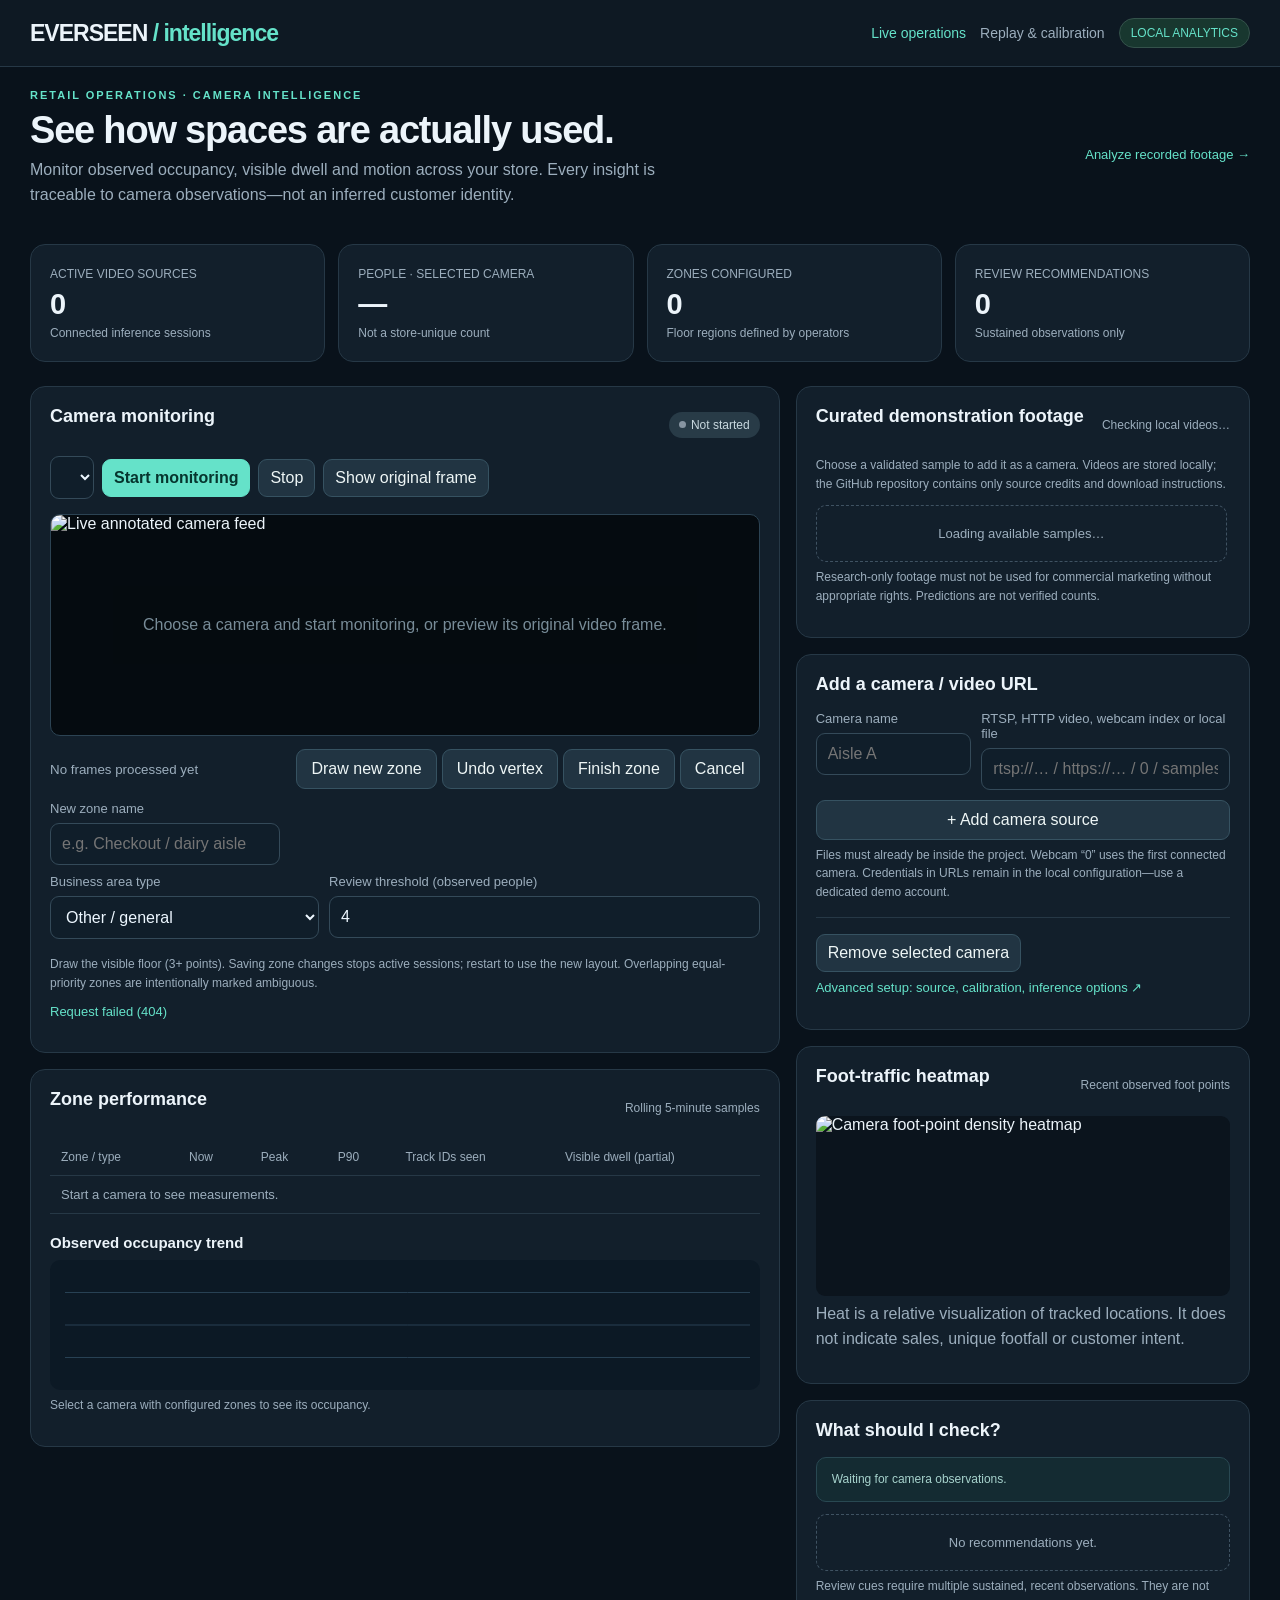
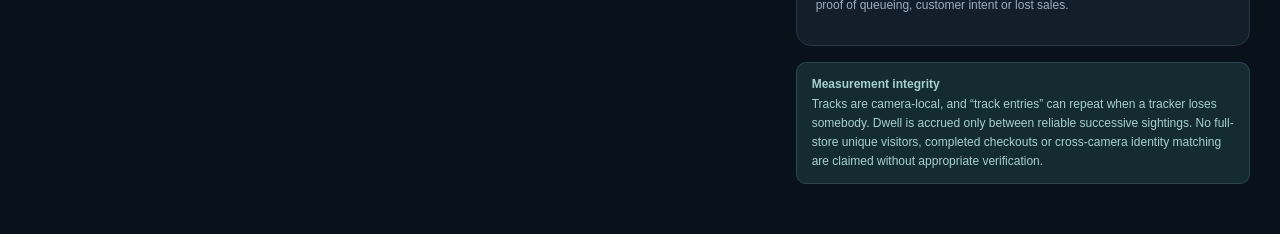
==== prototype/dashboard.html @ 468845bd "Add validated retail demo footage catalog and onboarding" ====
<!doctype html>
<html lang="en">
<head>
<meta charset="utf-8"><meta name="viewport" content="width=device-width, initial-scale=1">
<title>Everseen | Store Intelligence</title>
<style>
:root{font-family:Inter,Segoe UI,Arial,sans-serif;background:#09121b;color:#ecf4fa;--card:#121f2b;--border:#263846;--muted:#9caebd;--aqua:#65e2c9;--amber:#f3bf70}
*{box-sizing:border-box}body{margin:0}button,input,select{font:inherit}button{cursor:pointer;border:1px solid #365261;border-radius:9px;padding:10px 14px;color:#eef6f6;background:#213442}button:hover{border-color:var(--aqua)}button:disabled{opacity:.5;cursor:wait}button.primary{background:var(--aqua);color:#06352e;border-color:var(--aqua);font-weight:750}
input,select{background:#101e2a;color:#edf7ff;border:1px solid #344a59;border-radius:9px;padding:11px;width:100%;min-width:0}label{display:block;color:var(--muted);font-size:13px;margin-bottom:7px}
.shell{max-width:1600px;margin:auto;padding:22px 30px 50px}header{border-bottom:1px solid var(--border);background:#0e1923}.top{max-width:1600px;margin:auto;padding:18px 30px;display:flex;align-items:center;gap:18px;justify-content:space-between}.brand{font-size:23px;letter-spacing:-1px;font-weight:800}.brand em{color:var(--aqua);font-style:normal}.nav{display:flex;align-items:center;gap:14px}.nav a{color:var(--muted);text-decoration:none;font-size:14px}.nav a.active{color:var(--aqua)}.tag{border:1px solid #34524b;background:#18372f;border-radius:20px;color:var(--aqua);font-size:12px;padding:7px 11px}
h1{font-size:clamp(26px,3vw,38px);margin:8px 0 6px;letter-spacing:-1.2px}h2{font-size:18px;margin:0 0 16px}h3{margin:0 0 9px;font-size:15px}p{color:var(--muted);line-height:1.55;margin:6px 0 12px}.eyebrow{font-size:11px;letter-spacing:2px;color:var(--aqua);font-weight:800}.intro{display:flex;align-items:center;justify-content:space-between;gap:24px}.hint{max-width:630px}.card{background:var(--card);border:1px solid var(--border);border-radius:15px;padding:19px;min-width:0}.kpis{display:grid;grid-template-columns:repeat(4,minmax(0,1fr));gap:13px;margin:24px 0}.kpi small{color:var(--muted);font-size:12px}.kpi b{display:block;font-size:29px;margin:6px 0 3px;letter-spacing:-1px}.kpi p{font-size:12px;margin:0}.columns{display:grid;grid-template-columns:minmax(0,1.65fr) minmax(330px,1fr);gap:16px}.subtle{color:var(--muted);font-size:12px}.toolbar{display:flex;flex-wrap:wrap;gap:8px;align-items:center;margin-bottom:15px}.toolbar select{width:auto;max-width:240px}.toolbar button{padding:9px 11px}.pill{display:inline-flex;align-items:center;gap:5px;border-radius:20px;padding:6px 10px;background:#283b47;font-size:12px;color:#c8d8df}.pill:before{content:'';width:7px;height:7px;border-radius:50%;background:#8795a2}.pill.live:before{background:var(--aqua)}.pill.failed:before{background:#ef8279}
.video-frame{background:#050b10;border:1px solid #2c4353;border-radius:10px;position:relative;overflow:hidden;min-height:220px;display:grid;place-items:center}.video-frame img{display:block;width:100%;height:auto;min-height:220px;object-fit:contain}.video-frame canvas{position:absolute;inset:0;width:100%;height:100%;pointer-events:none}.video-frame.marking canvas{pointer-events:auto;cursor:crosshair}.placeholder{position:absolute;text-align:center;color:#788c98;background:#050b10a9;padding:30px;max-width:100%}.video-foot{display:flex;align-items:center;justify-content:space-between;gap:12px;margin-top:13px;flex-wrap:wrap}.video-foot small{color:var(--muted)}.formrow{display:grid;grid-template-columns:minmax(0,1fr) minmax(0,1.6fr);gap:10px}.formrow button{grid-column:1/-1}.section-list{display:flex;gap:7px;flex-wrap:wrap;margin:10px 0 0}.section-chip{background:#1c3a40;border:1px solid #356269;padding:8px 9px;border-radius:8px;font-size:12px}.section-chip button{padding:0 4px;background:none;border:none;color:#eea7a7;margin-left:6px}.divider{border-top:1px solid var(--border);margin:16px 0}.mini{font-size:12px}.controls{display:flex;flex-wrap:wrap;gap:5px}.heat img{width:100%;border-radius:9px;display:block;min-height:180px;background:#0b141d}.empty{border:1px dashed #3f5262;border-radius:10px;padding:20px;color:var(--muted);text-align:center;font-size:13px}.analytics{margin-top:16px}.tablewrap{overflow:auto}table{width:100%;border-collapse:collapse}th{text-align:left;font-weight:500;font-size:12px;color:var(--muted);white-space:nowrap}td,th{padding:11px;border-bottom:1px solid var(--border)}td{font-size:13px}td strong{color:var(--aqua)}.alerts{display:grid;gap:8px}.alert{padding:11px;border-radius:9px;border:1px solid #806334;background:#3c3024;color:#f3deb8;font-size:13px}.note{background:#142b32;border:1px solid #294852;border-radius:10px;padding:12px 15px;color:#a6d2cc;font-size:12px;line-height:1.6}.chart{width:100%;height:130px;display:block;background:#0c1925;border-radius:10px}.statusline{min-height:20px;color:var(--aqua);font-size:13px;margin:9px 0}.muted{color:var(--muted)}.small-link{color:var(--aqua);text-decoration:none;font-size:13px}.sectionheader{display:flex;align-items:center;justify-content:space-between;gap:12px;margin-bottom:13px}#heat{object-fit:contain}#zoneName{max-width:230px}
@media(max-width:1050px){.columns{grid-template-columns:1fr}.kpis{grid-template-columns:repeat(2,1fr)}}@media(max-width:630px){.top,.shell{padding-left:15px;padding-right:15px}.intro{display:block}.kpis{gap:8px}.card{padding:13px}.formrow{grid-template-columns:1fr}.nav{gap:8px}.brand{font-size:19px}.tag{display:none}}
.section-list{display:grid;gap:8px}.section-chip{display:flex;flex-wrap:wrap;align-items:center;gap:7px}.section-chip span{min-width:130px;flex:1}.section-chip select{width:115px;padding:6px}.section-chip input{width:70px;padding:6px}.section-chip button{padding:6px 8px;margin:0;color:#eef6f6;background:#213442;border:1px solid #365261}
.demo-list{display:grid;gap:10px;max-height:465px;overflow:auto;padding-right:3px}.demo-item{border:1px solid #315064;background:#112634;padding:13px;border-radius:10px}.demo-item h3{font-size:14px;margin:0 0 3px}.demo-item p{font-size:12px;margin:5px 0}.demo-item .demo-foot{display:flex;gap:8px;align-items:center;flex-wrap:wrap;margin-top:10px}.demo-item button{padding:6px 9px;font-size:12px}.demo-item .demo-license{color:#f5c38a}.demo-item .demo-ready{color:#88deb5}.demo-item .demo-missing{color:#a8b9c7}
</style></head>
<body>
<header><div class="top"><div class="brand">EVERSEEN<em> / intelligence</em></div><div class="nav"><a class="active" href="/">Live operations</a><a href="/setup">Replay &amp; calibration</a><span class="tag">LOCAL ANALYTICS</span></div></div></header>
<div class="shell">
 <div class="intro"><div><div class="eyebrow">RETAIL OPERATIONS · CAMERA INTELLIGENCE</div><h1>See how spaces are actually used.</h1><p class="hint">Monitor observed occupancy, visible dwell and motion across your store. Every insight is traceable to camera observations—not an inferred customer identity.</p></div><a href="/setup" class="small-link">Analyze recorded footage →</a></div>
 <div class="kpis"><div class="card kpi"><small>ACTIVE VIDEO SOURCES</small><b id="activeCount">0</b><p>Connected inference sessions</p></div><div class="card kpi"><small>PEOPLE · SELECTED CAMERA</small><b id="peopleCount">—</b><p>Not a store-unique count</p></div><div class="card kpi"><small>ZONES CONFIGURED</small><b id="zoneCount">0</b><p>Floor regions defined by operators</p></div><div class="card kpi"><small>REVIEW RECOMMENDATIONS</small><b id="cueCount">0</b><p>Sustained observations only</p></div></div>
 <div class="columns">
  <div>
   <div class="card"><div class="sectionheader"><h2>Camera monitoring</h2><span id="statePill" class="pill">Not started</span></div>
    <div class="toolbar"><select id="camera" aria-label="Select camera"></select><button class="primary" id="start">Start monitoring</button><button id="stop">Stop</button><button id="snapshot">Show original frame</button><a id="download" class="small-link" hidden>Export event log</a><a id="csv" class="small-link" hidden>Export zone report (.csv)</a></div>
    <div id="videoWrap" class="video-frame"><img id="feed" alt="Live annotated camera feed"><canvas id="canvas" aria-label="Zone boundary editor"></canvas><div id="placeholder" class="placeholder">Choose a camera and start monitoring, or preview its original video frame.</div></div>
    <div class="video-foot"><small id="frameInfo">No frames processed yet</small><div class="controls"><button id="mark">Draw new zone</button><button id="undo">Undo vertex</button><button id="finish">Finish zone</button><button id="cancel">Cancel</button></div></div>
    <div style="margin-top:12px"><label for="zoneName">New zone name</label><input id="zoneName" placeholder="e.g. Checkout / dairy aisle" maxlength="70"><div class="formrow" style="margin-top:9px"><div><label for="zoneRole">Business area type</label><select id="zoneRole"><option value="checkout">Checkout</option><option value="aisle">Aisle</option><option value="display">Product display</option><option value="entrance">Entrance</option><option value="other" selected>Other / general</option></select></div><div><label for="zoneThreshold">Review threshold (observed people)</label><input type="number" id="zoneThreshold" min="1" max="100" value="4"></div></div><div id="zones" class="section-list"></div></div>
    <p class="subtle">Draw the visible floor (3+ points). Saving zone changes stops active sessions; restart to use the new layout. Overlapping equal-priority zones are intentionally marked ambiguous.</p><div id="notice" class="statusline" role="status"></div>
   </div>
    <div class="card analytics"><div class="sectionheader"><h2>Zone performance</h2><small class="subtle">Rolling 5-minute samples</small></div><div class="tablewrap"><table><thead><tr><th>Zone / type</th><th>Now</th><th>Peak</th><th>P90</th><th>Track IDs seen</th><th>Visible dwell (partial)</th></tr></thead><tbody id="metrics"><tr><td colspan="6" class="muted">Start a camera to see measurements.</td></tr></tbody></table></div><h3 style="margin-top:20px">Observed occupancy trend</h3><canvas id="trend" class="chart"></canvas><p class="subtle" id="trendLabel">Select a camera with configured zones to see its occupancy.</p></div>
  </div>
  <div>
   <div class="card"><div class="sectionheader"><h2>Curated demonstration footage</h2><span id="demoTotal" class="subtle">Checking local videos…</span></div><p class="subtle">Choose a validated sample to add it as a camera. Videos are stored locally; the GitHub repository contains only source credits and download instructions.</p><div id="demoList" class="demo-list" aria-live="polite"><div class="empty">Loading available samples…</div></div><p class="subtle">Research-only footage must not be used for commercial marketing without appropriate rights. Predictions are not verified counts.</p></div>
    <div class="card" style="margin-top:16px"><h2>Add a camera / video URL</h2><div class="formrow"><div><label for="newName">Camera name</label><input id="newName" placeholder="Aisle A" maxlength="80"></div><div><label for="newSource">RTSP, HTTP video, webcam index or local file</label><input id="newSource" placeholder="rtsp://… / https://… / 0 / samples/demo.mp4"></div><button id="add">+ Add camera source</button></div><p class="subtle">Files must already be inside the project. Webcam “0” uses the first connected camera. Credentials in URLs remain in the local configuration—use a dedicated demo account.</p><div class="divider"></div><div class="toolbar"><button id="remove">Remove selected camera</button><a href="/setup" class="small-link">Advanced setup: source, calibration, inference options ↗</a></div></div>
   <div class="card heat" style="margin-top:16px"><div class="sectionheader"><h2>Foot-traffic heatmap</h2><small class="subtle">Recent observed foot points</small></div><img id="heat" alt="Camera foot-point density heatmap"><p>Heat is a relative visualization of tracked locations. It does not indicate sales, unique footfall or customer intent.</p></div>
    <div class="card" style="margin-top:16px"><h2>What should I check?</h2><div id="health" class="note" role="status">Waiting for camera observations.</div><div id="alerts" class="alerts" style="margin-top:12px"><div class="empty">No recommendations yet.</div></div><p class="subtle">Review cues require multiple sustained, recent observations. They are not proof of queueing, customer intent or lost sales.</p></div>
   <div class="note" style="margin-top:16px"><strong>Measurement integrity</strong><div>Tracks are camera-local, and “track entries” can repeat when a tracker loses somebody. Dwell is accrued only between reliable successive sightings. No full-store unique visitors, completed checkouts or cross-camera identity matching are claimed without appropriate verification.</div></div>
  </div>
 </div>
</div>
<script>
'use strict';
const $ = id => document.getElementById(id);
let config = null, selected = null, sessions = {}, demoCatalog = [], drawing = false, vertices = [], preview = false, lastLive = '', chartPoints = {}, polling = false;
const ctx = $('canvas').getContext('2d');
function notice(s){$('notice').textContent=s}
async function api(url, options){const r=await fetch(url,options);const j=await r.json().catch(()=>({}));if(!r.ok)throw Error(j.detail||`Request failed (${r.status})`);return j}
const jsonOpt=(method,data)=>({method,headers:{'Content-Type':'application/json'},body:JSON.stringify(data)});
function cam(){return config?.cameras?.find(c=>c.id===selected)}
function choose(id){selected=id; $('camera').value=id; vertices=[]; drawing=false; $('videoWrap').classList.remove('marking');preview=false;lastLive='';$('feed').removeAttribute('src');$('heat').removeAttribute('src');$('placeholder').hidden=false;draw();renderZoneList();renderSelected();}
function renderCameraList(){const keep=selected;const select=$('camera');select.replaceChildren();for(const c of config.cameras){const o=document.createElement('option');o.value=c.id;o.textContent=c.name||c.id;select.append(o)}choose(config.cameras.some(c=>c.id===keep)?keep:config.cameras[0].id)}
async function loadConfig(){config=await api('/api/config');renderCameraList()}
async function loadDemoCatalog(){const data=await api('/api/demo/catalog');demoCatalog=data.videos;renderDemoCatalog()}
function renderDemoCatalog(){
 const holder=$('demoList');holder.replaceChildren();
 const available=demoCatalog.filter(x=>x.available).length;
 $('demoTotal').textContent=`${available} ready / ${demoCatalog.length} sources`;
 for(const d of demoCatalog){
  const card=document.createElement('div');card.className='demo-item';
  const title=document.createElement('h3');title.textContent=d.title;card.append(title);
  const description=document.createElement('p');description.textContent=d.best_use;card.append(description);
  const warning=document.createElement('p');warning.textContent=d.caveat;card.append(warning);
  const licence=document.createElement('p');licence.className='demo-license';licence.textContent=d.license;card.append(licence);
  const foot=document.createElement('div');foot.className='demo-foot';
  const status=document.createElement('span');status.className=d.available?'demo-ready':'demo-missing';
  status.textContent=d.available?`${d.measurements.estimated_duration_s}s · ${d.measurements.resolution} · sampled detections ${d.measurements.mean_predicted_persons}/frame`:'Not ready: '+d.state;
  foot.append(status);
  const action=document.createElement('button');action.textContent=d.available?'Add demo camera':'Download / validate locally';action.disabled=!d.available;
  action.onclick=withError(async()=>{
    if(d.research_only&&!confirm('This video is research-only / permission-limited. Use it only where the license and permissions allow. Continue locally?'))return;
    const result=await api('/api/demo/activate/'+encodeURIComponent(d.id),{method:'POST'});
    await loadConfig();choose(result.id);$('zoneRole').value=d.role||'other';
    $('snapshot').click();notice('Demo clip ready. Draw and save the relevant floor zone, then click Start monitoring. '+d.caveat);
  });foot.append(action);
  const link=document.createElement('a');link.href=d.source_page;link.target='_blank';link.rel='noopener noreferrer';link.className='small-link';link.textContent='Dataset / credits ↗';foot.append(link);
  card.append(foot);holder.append(card);
 }
}
function withError(fn){return async()=>{try{await fn()}catch(e){notice(e.message)}}}
function mode(){return sessions[selected]?.status||'not started'}
function renderSelected(){
 const s=sessions[selected], live=s&&['starting','connecting','live','reconnecting'].includes(s.status);
 $('statePill').textContent=s?.status||'Not started';
 $('statePill').className='pill'+(s?.status==='live'?' live':s?.status==='failed'?' failed':'');
 $('start').disabled=!!live;$('stop').disabled=!live;$('remove').disabled=config?.cameras?.length<=1;
 $('download').hidden=!s||!s.frames;$('csv').hidden=!s||!s.frames;
 $('download').href='/api/live/events/'+encodeURIComponent(selected);
 $('csv').href='/api/live/report/'+encodeURIComponent(selected)+'.csv';
 const m=s?.measurement;
 $('frameInfo').textContent=s?`${s.frames} samples · ${s.elapsed_s}s session · ${m?.observed_fps_30s??0} processed FPS (target ${m?.target_hz??0})`:'No frames processed yet';
 const health=$('health');
 if(!m)health.textContent='Start monitoring to measure camera health.';
 else health.textContent=({observing:'Observing',limited:'Limited throughput',warming:'Warming up',stale:'Stale / not live',no_data:'Waiting for frames'}[m.state]||m.state)+
   ` · Last analyzed frame: ${m.age_s??'—'}s ago · Decode/inference lag: ${m.capture_lag_s??'—'}s · ${m.backend??'model'} backend. `+m.note;
 if(s?.error)notice(s.error);
 if(live&&lastLive!==selected){$('feed').src='/api/live/video/'+encodeURIComponent(selected)+'?t='+Date.now();$('placeholder').hidden=true;preview=false;lastLive=selected;}
 else if(!live&&!preview&&lastLive){$('feed').removeAttribute('src');$('placeholder').hidden=false;lastLive='';}
 renderMetrics(s);
}
function renderZoneList(){
 const el=$('zones');el.replaceChildren();
 for(const [i,z] of (cam()?.zones||[]).entries()){
  const wrap=document.createElement('div');wrap.className='section-chip';
  const name=document.createElement('span');name.textContent=z.label||z.id;wrap.append(name);
  const role=document.createElement('select');role.setAttribute('aria-label','Area type for '+name.textContent);
  for(const v of ['checkout','aisle','display','entrance','other']){let option=document.createElement('option');option.value=v;option.textContent=v;role.append(option)}
  role.value=z.role||'other';wrap.append(role);
  const threshold=document.createElement('input');threshold.type='number';threshold.min='1';threshold.max='100';threshold.value=z.crowd_threshold??4;
  threshold.title='Minimum observed people for sustained review cue';threshold.setAttribute('aria-label','Review threshold for '+name.textContent);wrap.append(threshold);
  const update=document.createElement('button');update.textContent='Save limits';update.onclick=withError(async()=>{
    const old={...z},n=Number(threshold.value);
    if(!Number.isInteger(n)||n<1||n>100)throw Error('Set a review threshold between 1 and 100');
    z.role=role.value;z.crowd_threshold=n;
    try{await save()}catch(e){Object.assign(z,old);throw e}
    notice('Business area type and review threshold saved. Restart live monitoring.');renderZoneList();
  });wrap.append(update);
  const remove=document.createElement('button');remove.textContent='Remove';remove.onclick=withError(async()=>{
    const before=[...cam().zones];cam().zones.splice(i,1);
    try{await save()}catch(e){cam().zones=before;throw e}
    notice('Zone removed. Restart monitoring to apply.');renderZoneList();draw();
  });wrap.append(remove);el.append(wrap);
 }draw();
}
function draw(){const c=$('canvas'),rect=$('feed').getBoundingClientRect();const width=rect.width||768,height=rect.height||432;c.width=Math.max(1,Math.round(width));c.height=Math.max(1,Math.round(height));ctx.clearRect(0,0,c.width,c.height);function poly(pts,color,close){if(!pts?.length)return;ctx.beginPath();ctx.moveTo(pts[0][0]*c.width,pts[0][1]*c.height);for(const p of pts.slice(1))ctx.lineTo(p[0]*c.width,p[1]*c.height);if(close)ctx.closePath();ctx.strokeStyle=color;ctx.lineWidth=2;ctx.stroke();if(close){ctx.fillStyle=color+'26';ctx.fill()}for(const p of pts){ctx.fillStyle=color;ctx.beginPath();ctx.arc(p[0]*c.width,p[1]*c.height,3,0,7);ctx.fill()}}for(const z of (cam()?.zones||[]))poly(z.polygon,'#61e7be',true);poly(vertices,'#f4c16f',false)}
async function save(){const r=await api('/api/config',jsonOpt('PUT',config));sessions={};chartPoints={};preview=false;lastLive='';$('feed').removeAttribute('src');$('placeholder').hidden=false;renderSelected();return r}
async function add(){const name=$('newName').value.trim(),source=$('newSource').value.trim();if(!name||!source)throw Error('Enter both a camera name and source');const r=await api('/api/cameras',jsonOpt('POST',{name,source}));$('newName').value='';$('newSource').value='';config=await api('/api/config');renderCameraList();choose(r.id);sessions={};notice('Camera added. Preview it, draw zones, then start monitoring.')}
async function remove(){if(!confirm('Remove this camera and its zone configuration?'))return;await api('/api/cameras/'+encodeURIComponent(selected),{method:'DELETE'});sessions={};await loadConfig();notice('Camera removed from configuration. Saved live observations remain on disk.')}
async function finish(){
 if(vertices.length<3)throw Error('Click at least three floor points');
 const name=$('zoneName').value.trim(),n=Number($('zoneThreshold').value);
 if(!name)throw Error('Enter the new zone name');
 if(!Number.isInteger(n)||n<1||n>100)throw Error('Set a review threshold between 1 and 100');
 const id='zone_'+Date.now(),zone={id,label:name,semantic_id:id,
   role:$('zoneRole').value,crowd_threshold:n,persistence_s:5,polygon:vertices.map(p=>[...p])};
 cam().zones.push(zone);try{await save()}catch(e){cam().zones.pop();throw e}
 vertices=[];drawing=false;$('videoWrap').classList.remove('marking');$('zoneName').value='';renderZoneList();
 notice('Zone saved. Monitoring sessions stopped to avoid stale data.');
}
function renderMetrics(s){
 const tbody=$('metrics');tbody.replaceChildren();const zones=s?.zones||[];
 let total=0;
 for(const z of zones){
  if(z.occupancy!==null)total+=z.occupancy;
  const tr=document.createElement('tr');
  for(const t of [`${z.label} / ${z.role}`,z.occupancy??'—',z.peak,z.p90_occupancy_5m,
      z.observed_track_entries,`${z.partial_dwell_mean_s}s (${z.partial_dwell_tracks} tracks)`]){
    const td=document.createElement('td');td.textContent=t;tr.append(td);
  }tbody.append(tr);
 }
 if(!zones.length){const tr=document.createElement('tr'),td=document.createElement('td');td.colSpan=6;
   td.textContent='Draw a zone and start monitoring to see metrics.';tr.append(td);tbody.append(tr)}
 const alerts=$('alerts');alerts.replaceChildren();
 if(!s?.inspection_cues?.length){const e=document.createElement('div');e.className='empty';
   e.textContent=s?.measurement?.state==='limited'?'Recommendations suppressed: camera throughput is below the configured target.':'No sustained, fresh review cues for this camera.';alerts.append(e)}
 for(const a of s?.inspection_cues||[]){const el=document.createElement('div');el.className='alert';
   const name=document.createElement('strong');name.textContent=a.zone_label+' · Review';el.append(name);
   for(const t of [a.message,a.reason,a.note]){let p=document.createElement('p');p.textContent=t;el.append(p)}alerts.append(el)}
 const hist=chartPoints[selected]||(chartPoints[selected]=[]);
 if(s?.measurement?.fresh&&s.last_observation_s!==null&&hist.at(-1)?.t!==s.last_observation_s){
   hist.push({t:s.last_observation_s,n:total});if(hist.length>60)hist.shift()}
 paintTrend(hist);
 $('trendLabel').textContent=`${s?.name||cam()?.name||selected}: sampled selected-camera occupancy across ${hist.length} dashboard observations (not unique shoppers)`;
}
function paintTrend(hist){const canvas=$('trend'),dpr=window.devicePixelRatio||1,w=canvas.clientWidth||600,h=canvas.clientHeight||130;canvas.width=w*dpr;canvas.height=h*dpr;const c=canvas.getContext('2d');c.scale(dpr,dpr);c.clearRect(0,0,w,h);c.strokeStyle='#284154';for(let k=1;k<=3;k++){c.beginPath();c.moveTo(15,h*k/4);c.lineTo(w-10,h*k/4);c.stroke()}if(!hist.length)return;const max=Math.max(1,...hist.map(x=>x.n)),minT=hist[0].t,maxT=hist[hist.length-1].t;c.beginPath();c.strokeStyle='#65e2c9';c.lineWidth=3;hist.forEach((p,i)=>{const x=16+(w-32)*(maxT>minT?(p.t-minT)/(maxT-minT):i/Math.max(hist.length-1,1)),y=h-14-(h-30)*p.n/max;i?c.lineTo(x,y):c.moveTo(x,y)});c.stroke();c.fillStyle='#9caebd';c.font='12px Segoe UI';c.fillText('0',2,h-3);c.fillText(String(max),2,12)}
async function poll(){
 if(polling)return;polling=true;
 try{
  const data=await api('/api/live/status');sessions=Object.fromEntries(data.cameras.map(c=>[c.id,c]));
  $('activeCount').textContent=data.cameras.filter(c=>['starting','connecting','live','reconnecting'].includes(c.status)).length;
  $('zoneCount').textContent=config?.cameras?.reduce((n,c)=>n+c.zones.length,0)||0;
  const s=sessions[selected];
  $('peopleCount').textContent=s?.measurement?.fresh?s.zones.reduce((n,z)=>n+(z.occupancy??0),0):'—';
  $('cueCount').textContent=data.cameras.reduce((n,c)=>n+c.inspection_cues.length,0);
  if(selected){renderSelected();if(s&&['starting','connecting','live'].includes(s.status)&&s.frames){
    $('heat').src='/api/live/heat/'+encodeURIComponent(selected)+'.jpg?v='+Date.now();}}
 }catch(e){notice(e.message)}finally{polling=false}
}
$('camera').onchange=()=>choose($('camera').value);
$('add').onclick=withError(add);$('remove').onclick=withError(remove);
$('start').onclick=withError(async()=>{await api('/api/live/start/'+encodeURIComponent(selected),{method:'POST'});lastLive='';await poll();notice('Monitoring started. First processed frame will appear shortly.')});
$('stop').onclick=withError(async()=>{await api('/api/live/stop/'+encodeURIComponent(selected),{method:'POST'});lastLive='';preview=false;await poll();notice('Monitoring stopped. Observations can be exported.')});
$('snapshot').onclick=()=>{preview=true;lastLive='';$('feed').src='/api/frame/'+encodeURIComponent(selected)+'?t='+Date.now();$('placeholder').hidden=true;notice('Original frame preview. Start monitoring for tracked video.');};
$('feed').onload=()=>{draw();$('placeholder').hidden=true};$('feed').onerror=()=>{if(!lastLive){$('placeholder').hidden=false;notice('Unable to decode a frame. Check that the URL points directly to playable video (not a webpage); some MP4 HTTP servers require fast-start or byte-range support.')}};
$('mark').onclick=()=>{if(!$('feed').getAttribute('src')){notice('Preview or start the camera first.');return}drawing=true;vertices=[];$('videoWrap').classList.add('marking');notice('Click floor boundary corners. Then choose Finish zone.');draw()};
$('canvas').onclick=e=>{if(!drawing)return;const r=$('canvas').getBoundingClientRect();vertices.push([Math.max(0,Math.min(1,(e.clientX-r.left)/r.width)),Math.max(0,Math.min(1,(e.clientY-r.top)/r.height))]);draw()};
$('undo').onclick=()=>{vertices.pop();draw()};$('cancel').onclick=()=>{drawing=false;vertices=[];$('videoWrap').classList.remove('marking');draw()};$('finish').onclick=withError(finish);
new ResizeObserver(draw).observe($('videoWrap'));window.addEventListener('resize',()=>paintTrend(chartPoints[selected]||[]));
loadConfig().then(async()=>{await loadDemoCatalog();poll();setInterval(poll,1800)}).catch(e=>notice(e.message));
</script>
</body></html>
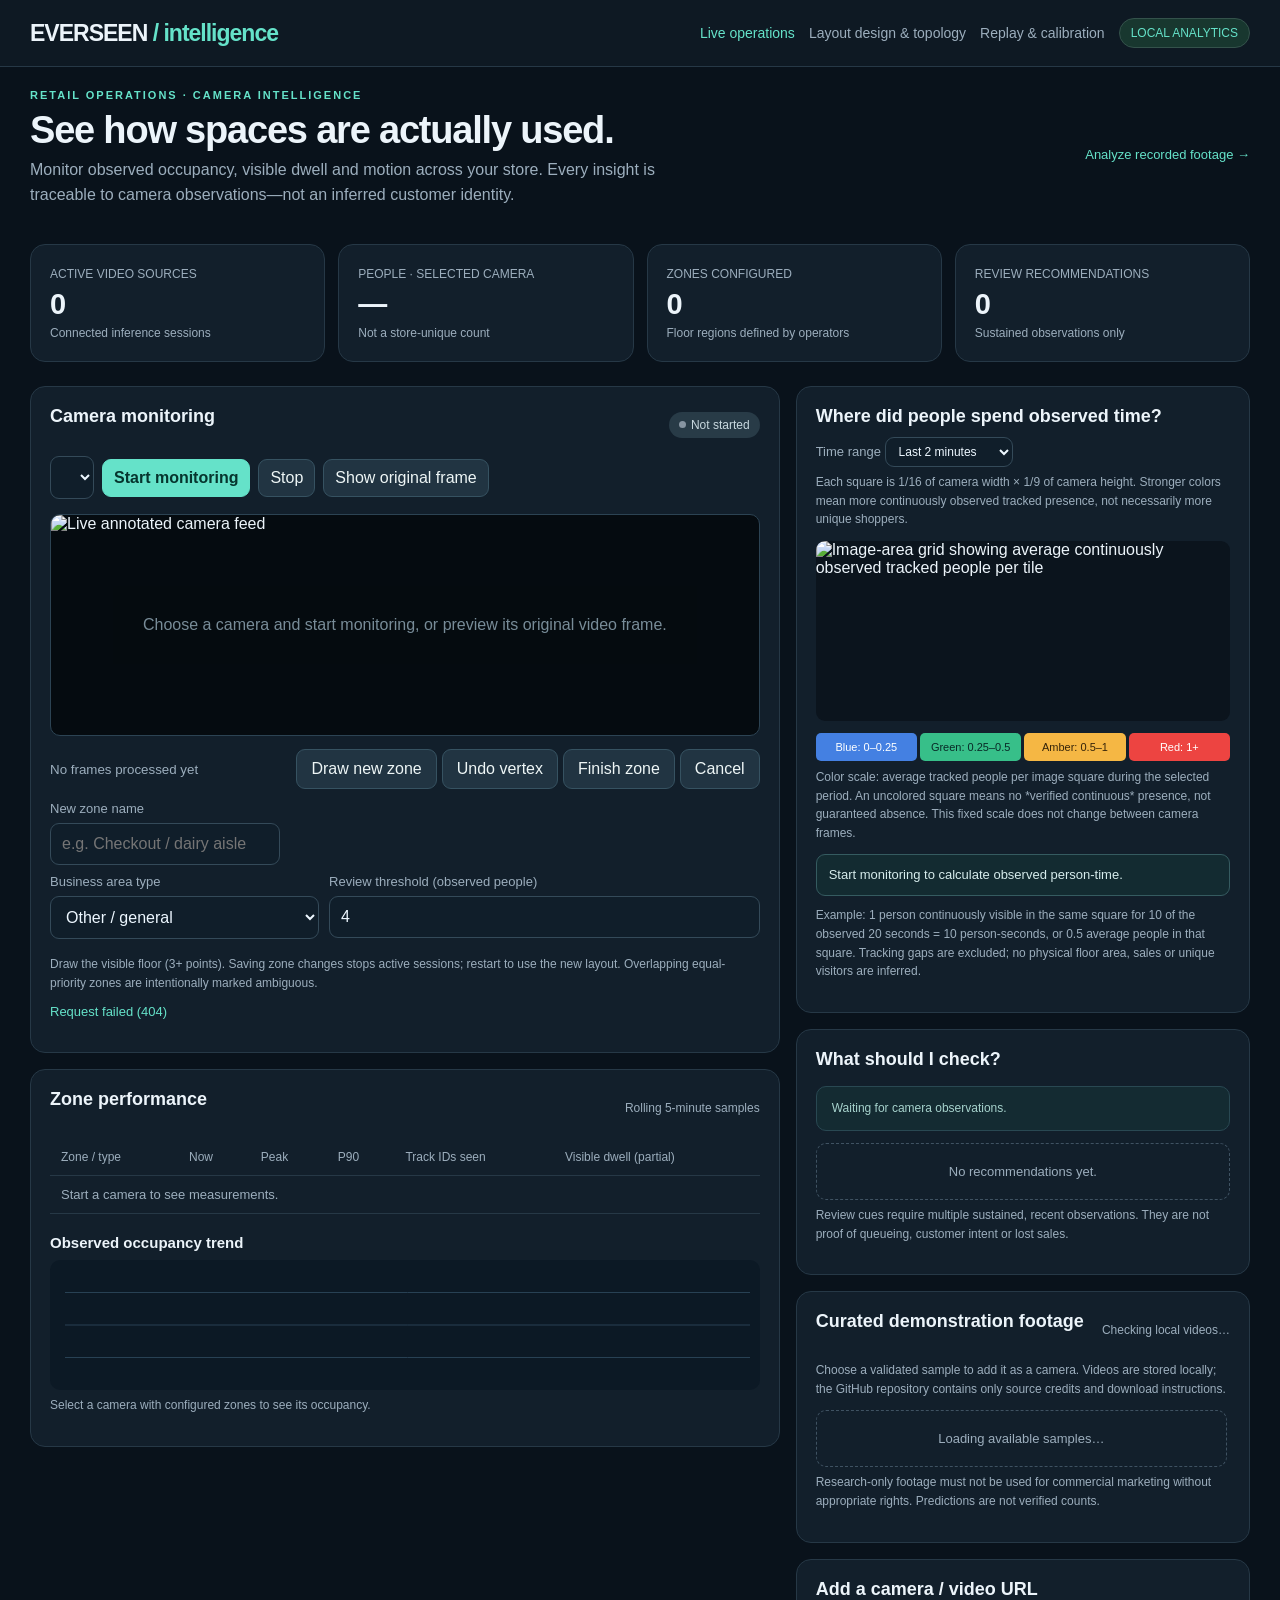
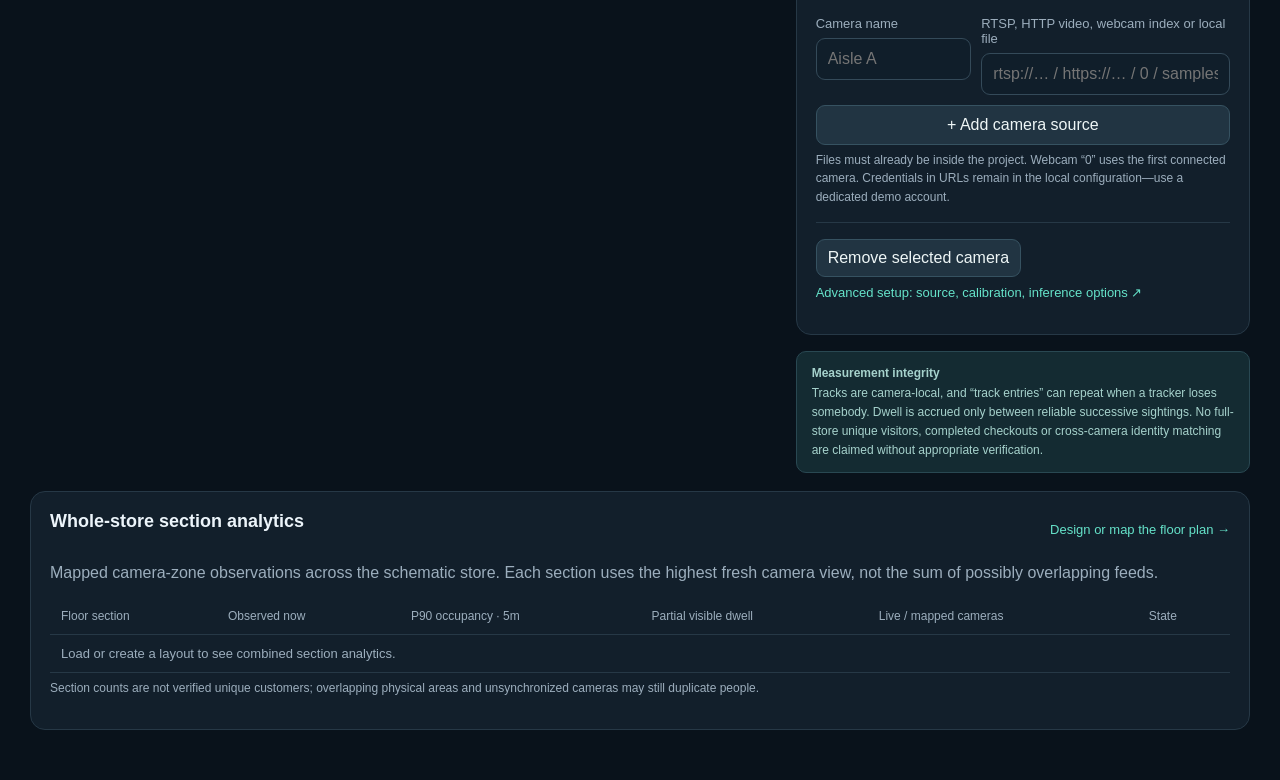
==== commit 1e498746: "Release version 2.0 Implemented topology and bottleneck-based dynamic suggestion algorithms.  Co-aut" ====
--- a/prototype/dashboard.html
+++ b/prototype/dashboard.html
@@ -13,9 +13,10 @@
 @media(max-width:1050px){.columns{grid-template-columns:1fr}.kpis{grid-template-columns:repeat(2,1fr)}}@media(max-width:630px){.top,.shell{padding-left:15px;padding-right:15px}.intro{display:block}.kpis{gap:8px}.card{padding:13px}.formrow{grid-template-columns:1fr}.nav{gap:8px}.brand{font-size:19px}.tag{display:none}}
 .section-list{display:grid;gap:8px}.section-chip{display:flex;flex-wrap:wrap;align-items:center;gap:7px}.section-chip span{min-width:130px;flex:1}.section-chip select{width:115px;padding:6px}.section-chip input{width:70px;padding:6px}.section-chip button{padding:6px 8px;margin:0;color:#eef6f6;background:#213442;border:1px solid #365261}
 .demo-list{display:grid;gap:10px;max-height:465px;overflow:auto;padding-right:3px}.demo-item{border:1px solid #315064;background:#112634;padding:13px;border-radius:10px}.demo-item h3{font-size:14px;margin:0 0 3px}.demo-item p{font-size:12px;margin:5px 0}.demo-item .demo-foot{display:flex;gap:8px;align-items:center;flex-wrap:wrap;margin-top:10px}.demo-item button{padding:6px 9px;font-size:12px}.demo-item .demo-license{color:#f5c38a}.demo-item .demo-ready{color:#88deb5}.demo-item .demo-missing{color:#a8b9c7}
+.heat-header{display:flex;gap:10px;align-items:center;flex-wrap:wrap;justify-content:space-between}.heat-header h2{margin:0}.heat-select{width:auto;padding:6px 9px;font-size:12px}.heat-key{display:grid;grid-template-columns:repeat(4,minmax(0,1fr));gap:3px;margin:12px 0 7px}.heat-key span{font-size:11px;text-align:center;color:#fff;padding:8px 2px;border-radius:5px}.heat-key span:nth-child(1){background:#4480e2}.heat-key span:nth-child(2){background:#37bf89;color:#092a27}.heat-key span:nth-child(3){background:#f5b744;color:#34240a}.heat-key span:nth-child(4){background:#ed4441}.heat-brief{font-size:13px;color:#d6ecec;line-height:1.55;padding:10px 12px;border-radius:9px;border:1px solid #355b60;background:#132b31;margin:10px 0}
 </style></head>
 <body>
-<header><div class="top"><div class="brand">EVERSEEN<em> / intelligence</em></div><div class="nav"><a class="active" href="/">Live operations</a><a href="/setup">Replay &amp; calibration</a><span class="tag">LOCAL ANALYTICS</span></div></div></header>
+<header><div class="top"><div class="brand">EVERSEEN<em> / intelligence</em></div><div class="nav"><a class="active" href="/">Live operations</a><a href="/layout">Layout design &amp; topology</a><a href="/setup">Replay &amp; calibration</a><span class="tag">LOCAL ANALYTICS</span></div></div></header>
 <div class="shell">
  <div class="intro"><div><div class="eyebrow">RETAIL OPERATIONS · CAMERA INTELLIGENCE</div><h1>See how spaces are actually used.</h1><p class="hint">Monitor observed occupancy, visible dwell and motion across your store. Every insight is traceable to camera observations—not an inferred customer identity.</p></div><a href="/setup" class="small-link">Analyze recorded footage →</a></div>
  <div class="kpis"><div class="card kpi"><small>ACTIVE VIDEO SOURCES</small><b id="activeCount">0</b><p>Connected inference sessions</p></div><div class="card kpi"><small>PEOPLE · SELECTED CAMERA</small><b id="peopleCount">—</b><p>Not a store-unique count</p></div><div class="card kpi"><small>ZONES CONFIGURED</small><b id="zoneCount">0</b><p>Floor regions defined by operators</p></div><div class="card kpi"><small>REVIEW RECOMMENDATIONS</small><b id="cueCount">0</b><p>Sustained observations only</p></div></div>
@@ -31,24 +32,25 @@
     <div class="card analytics"><div class="sectionheader"><h2>Zone performance</h2><small class="subtle">Rolling 5-minute samples</small></div><div class="tablewrap"><table><thead><tr><th>Zone / type</th><th>Now</th><th>Peak</th><th>P90</th><th>Track IDs seen</th><th>Visible dwell (partial)</th></tr></thead><tbody id="metrics"><tr><td colspan="6" class="muted">Start a camera to see measurements.</td></tr></tbody></table></div><h3 style="margin-top:20px">Observed occupancy trend</h3><canvas id="trend" class="chart"></canvas><p class="subtle" id="trendLabel">Select a camera with configured zones to see its occupancy.</p></div>
   </div>
   <div>
-   <div class="card"><div class="sectionheader"><h2>Curated demonstration footage</h2><span id="demoTotal" class="subtle">Checking local videos…</span></div><p class="subtle">Choose a validated sample to add it as a camera. Videos are stored locally; the GitHub repository contains only source credits and download instructions.</p><div id="demoList" class="demo-list" aria-live="polite"><div class="empty">Loading available samples…</div></div><p class="subtle">Research-only footage must not be used for commercial marketing without appropriate rights. Predictions are not verified counts.</p></div>
+   <div class="card heat"><div class="heat-header"><h2>Where did people spend observed time?</h2><label for="heatWindow" style="margin:0">Time range <select id="heatWindow" class="heat-select"><option value="30">Last 30 seconds</option><option value="120" selected>Last 2 minutes</option><option value="300">Last 5 minutes</option></select></label></div><p class="subtle">Each square is 1/16 of camera width × 1/9 of camera height. Stronger colors mean more continuously observed tracked presence, not necessarily more unique shoppers.</p><img id="heat" alt="Image-area grid showing average continuously observed tracked people per tile"><div class="heat-key" aria-label="Fixed scale for observed average tracked people per image tile"><span>Blue: 0–0.25</span><span>Green: 0.25–0.5</span><span>Amber: 0.5–1</span><span>Red: 1+</span></div><p class="subtle">Color scale: average tracked people per image square during the selected period. An uncolored square means no *verified continuous* presence, not guaranteed absence. This fixed scale does not change between camera frames.</p><div id="heatBrief" class="heat-brief" aria-live="polite">Start monitoring to calculate observed person-time.</div><p class="subtle">Example: 1 person continuously visible in the same square for 10 of the observed 20 seconds = 10 person-seconds, or 0.5 average people in that square. Tracking gaps are excluded; no physical floor area, sales or unique visitors are inferred.</p></div>
+   <div class="card" style="margin-top:16px"><h2>What should I check?</h2><div id="health" class="note" role="status">Waiting for camera observations.</div><div id="alerts" class="alerts" style="margin-top:12px"><div class="empty">No recommendations yet.</div></div><p class="subtle">Review cues require multiple sustained, recent observations. They are not proof of queueing, customer intent or lost sales.</p></div>
+   <div class="card" style="margin-top:16px"><div class="sectionheader"><h2>Curated demonstration footage</h2><span id="demoTotal" class="subtle">Checking local videos…</span></div><p class="subtle">Choose a validated sample to add it as a camera. Videos are stored locally; the GitHub repository contains only source credits and download instructions.</p><div id="demoList" class="demo-list" aria-live="polite"><div class="empty">Loading available samples…</div></div><p class="subtle">Research-only footage must not be used for commercial marketing without appropriate rights. Predictions are not verified counts.</p></div>
     <div class="card" style="margin-top:16px"><h2>Add a camera / video URL</h2><div class="formrow"><div><label for="newName">Camera name</label><input id="newName" placeholder="Aisle A" maxlength="80"></div><div><label for="newSource">RTSP, HTTP video, webcam index or local file</label><input id="newSource" placeholder="rtsp://… / https://… / 0 / samples/demo.mp4"></div><button id="add">+ Add camera source</button></div><p class="subtle">Files must already be inside the project. Webcam “0” uses the first connected camera. Credentials in URLs remain in the local configuration—use a dedicated demo account.</p><div class="divider"></div><div class="toolbar"><button id="remove">Remove selected camera</button><a href="/setup" class="small-link">Advanced setup: source, calibration, inference options ↗</a></div></div>
-   <div class="card heat" style="margin-top:16px"><div class="sectionheader"><h2>Foot-traffic heatmap</h2><small class="subtle">Recent observed foot points</small></div><img id="heat" alt="Camera foot-point density heatmap"><p>Heat is a relative visualization of tracked locations. It does not indicate sales, unique footfall or customer intent.</p></div>
-    <div class="card" style="margin-top:16px"><h2>What should I check?</h2><div id="health" class="note" role="status">Waiting for camera observations.</div><div id="alerts" class="alerts" style="margin-top:12px"><div class="empty">No recommendations yet.</div></div><p class="subtle">Review cues require multiple sustained, recent observations. They are not proof of queueing, customer intent or lost sales.</p></div>
    <div class="note" style="margin-top:16px"><strong>Measurement integrity</strong><div>Tracks are camera-local, and “track entries” can repeat when a tracker loses somebody. Dwell is accrued only between reliable successive sightings. No full-store unique visitors, completed checkouts or cross-camera identity matching are claimed without appropriate verification.</div></div>
   </div>
  </div>
+ <section class="card analytics" style="margin-top:18px" id="overall-layout"><div class="sectionheader"><h2>Whole-store section analytics</h2><a href="/layout" class="small-link">Design or map the floor plan →</a></div><p>Mapped camera-zone observations across the schematic store. Each section uses the highest fresh camera view, not the sum of possibly overlapping feeds.</p><div class="tablewrap"><table><thead><tr><th>Floor section</th><th>Observed now</th><th>P90 occupancy · 5m</th><th>Partial visible dwell</th><th>Live / mapped cameras</th><th>State</th></tr></thead><tbody id="layoutOverall"><tr><td colspan="6" class="muted">Load or create a layout to see combined section analytics.</td></tr></tbody></table></div><p class="subtle">Section counts are not verified unique customers; overlapping physical areas and unsynchronized cameras may still duplicate people.</p></section>
 </div>
 <script>
 'use strict';
 const $ = id => document.getElementById(id);
-let config = null, selected = null, sessions = {}, demoCatalog = [], drawing = false, vertices = [], preview = false, lastLive = '', chartPoints = {}, polling = false;
+let config = null, selected = null, sessions = {}, demoCatalog = [], drawing = false, vertices = [], preview = false, lastLive = '', chartPoints = {}, polling = false, heatRequest = 0;
 const ctx = $('canvas').getContext('2d');
 function notice(s){$('notice').textContent=s}
 async function api(url, options){const r=await fetch(url,options);const j=await r.json().catch(()=>({}));if(!r.ok)throw Error(j.detail||`Request failed (${r.status})`);return j}
 const jsonOpt=(method,data)=>({method,headers:{'Content-Type':'application/json'},body:JSON.stringify(data)});
 function cam(){return config?.cameras?.find(c=>c.id===selected)}
-function choose(id){selected=id; $('camera').value=id; vertices=[]; drawing=false; $('videoWrap').classList.remove('marking');preview=false;lastLive='';$('feed').removeAttribute('src');$('heat').removeAttribute('src');$('placeholder').hidden=false;draw();renderZoneList();renderSelected();}
+function choose(id){selected=id;heatRequest++;$('heatBrief').textContent='Start monitoring to calculate observed person-time.';$('camera').value=id; vertices=[]; drawing=false; $('videoWrap').classList.remove('marking');preview=false;lastLive='';$('feed').removeAttribute('src');$('heat').removeAttribute('src');$('placeholder').hidden=false;draw();renderZoneList();renderSelected();}
 function renderCameraList(){const keep=selected;const select=$('camera');select.replaceChildren();for(const c of config.cameras){const o=document.createElement('option');o.value=c.id;o.textContent=c.name||c.id;select.append(o)}choose(config.cameras.some(c=>c.id===keep)?keep:config.cameras[0].id)}
 async function loadConfig(){config=await api('/api/config');renderCameraList()}
 async function loadDemoCatalog(){const data=await api('/api/demo/catalog');demoCatalog=data.videos;renderDemoCatalog()}
@@ -172,11 +174,36 @@
   const s=sessions[selected];
   $('peopleCount').textContent=s?.measurement?.fresh?s.zones.reduce((n,z)=>n+(z.occupancy??0),0):'—';
   $('cueCount').textContent=data.cameras.reduce((n,c)=>n+c.inspection_cues.length,0);
-  if(selected){renderSelected();if(s&&['starting','connecting','live'].includes(s.status)&&s.frames){
-    $('heat').src='/api/live/heat/'+encodeURIComponent(selected)+'.jpg?v='+Date.now();}}
+  if(selected){renderSelected();if(s?.frames){await refreshHeat(selected);}}
  }catch(e){notice(e.message)}finally{polling=false}
 }
+async function pollLayoutOverall(){
+ try{const data=await api('/api/layout/analytics'),tbody=$('layoutOverall');tbody.replaceChildren();
+  if(!data.sections.length){const tr=document.createElement('tr'),td=document.createElement('td');td.colSpan=6;td.textContent='No sections created yet. Open Layout Design to build a floor plan.';tr.append(td);tbody.append(tr);return}
+  for(const s of data.sections){const tr=document.createElement('tr');
+   for(const v of [s.name,s.count??'—',s.p90_5m??'—',s.partial_dwell_s==null?'—':s.partial_dwell_s+' s',s.active_feeds+' / '+s.configured_links,s.state==='observing'?'Observed':'No live data']){const td=document.createElement('td');td.textContent=v;tr.append(td)}tbody.append(tr)}
+ }catch(e){const tbody=$('layoutOverall');tbody.textContent='Layout analytics temporarily unavailable: '+e.message}
+}
+async function refreshHeat(cameraId){
+ const request=++heatRequest, windowS=Number($('heatWindow').value);
+ const summary=await api('/api/live/heat/'+encodeURIComponent(cameraId)+'/summary?window_s='+windowS);
+ if(request!==heatRequest || selected!==cameraId)return;
+ $('heat').src='/api/live/heat/'+encodeURIComponent(cameraId)+'.jpg?window_s='+windowS+'&v='+Date.now();
+ const brief=$('heatBrief');
+ if(summary.elapsed_s<=0){brief.textContent='Waiting for two consecutive observations of a tracked person before assigning observed time.';return;}
+ const coverage=Math.round(summary.coverage_fraction*100);
+ const namedZones=Object.entries(summary.zones_person_seconds||{}).map(([id,seconds])=>({
+   name:cam()?.zones?.find(z=>z.id===id)?.label||id,seconds
+ })).sort((a,b)=>b.seconds-a.seconds).slice(0,3);
+ brief.textContent=`${summary.person_seconds.toFixed(1)} observed person-seconds across the camera image · `+
+   `${coverage}% of the ${summary.elapsed_s.toFixed(1)}s measured period has adjacent readable frames · `+
+   `hottest square: ${summary.peak_observed_avg_people_per_tile.toFixed(2)} average tracked people. `+
+   (summary.status==='live'?'Live observation.':'Recorded observation; clip is no longer live.')+
+   (coverage<75?' Low coverage: the colors may substantially understate activity.':'')+
+   (namedZones.length?' Within configured zones: '+namedZones.map(z=>`${z.name}: ${z.seconds.toFixed(1)} person-seconds`).join(' · ')+'. These are total observed times, not size-normalized densities.':'');
+}
 $('camera').onchange=()=>choose($('camera').value);
+$('heatWindow').onchange=()=>{if(sessions[selected]?.frames){refreshHeat(selected).catch(e=>notice(e.message))}};
 $('add').onclick=withError(add);$('remove').onclick=withError(remove);
 $('start').onclick=withError(async()=>{await api('/api/live/start/'+encodeURIComponent(selected),{method:'POST'});lastLive='';await poll();notice('Monitoring started. First processed frame will appear shortly.')});
 $('stop').onclick=withError(async()=>{await api('/api/live/stop/'+encodeURIComponent(selected),{method:'POST'});lastLive='';preview=false;await poll();notice('Monitoring stopped. Observations can be exported.')});
@@ -186,6 +213,6 @@
 $('canvas').onclick=e=>{if(!drawing)return;const r=$('canvas').getBoundingClientRect();vertices.push([Math.max(0,Math.min(1,(e.clientX-r.left)/r.width)),Math.max(0,Math.min(1,(e.clientY-r.top)/r.height))]);draw()};
 $('undo').onclick=()=>{vertices.pop();draw()};$('cancel').onclick=()=>{drawing=false;vertices=[];$('videoWrap').classList.remove('marking');draw()};$('finish').onclick=withError(finish);
 new ResizeObserver(draw).observe($('videoWrap'));window.addEventListener('resize',()=>paintTrend(chartPoints[selected]||[]));
-loadConfig().then(async()=>{await loadDemoCatalog();poll();setInterval(poll,1800)}).catch(e=>notice(e.message));
+loadConfig().then(async()=>{await loadDemoCatalog();poll();pollLayoutOverall();setInterval(poll,1800);setInterval(pollLayoutOverall,3500)}).catch(e=>notice(e.message));
 </script>
 </body></html>
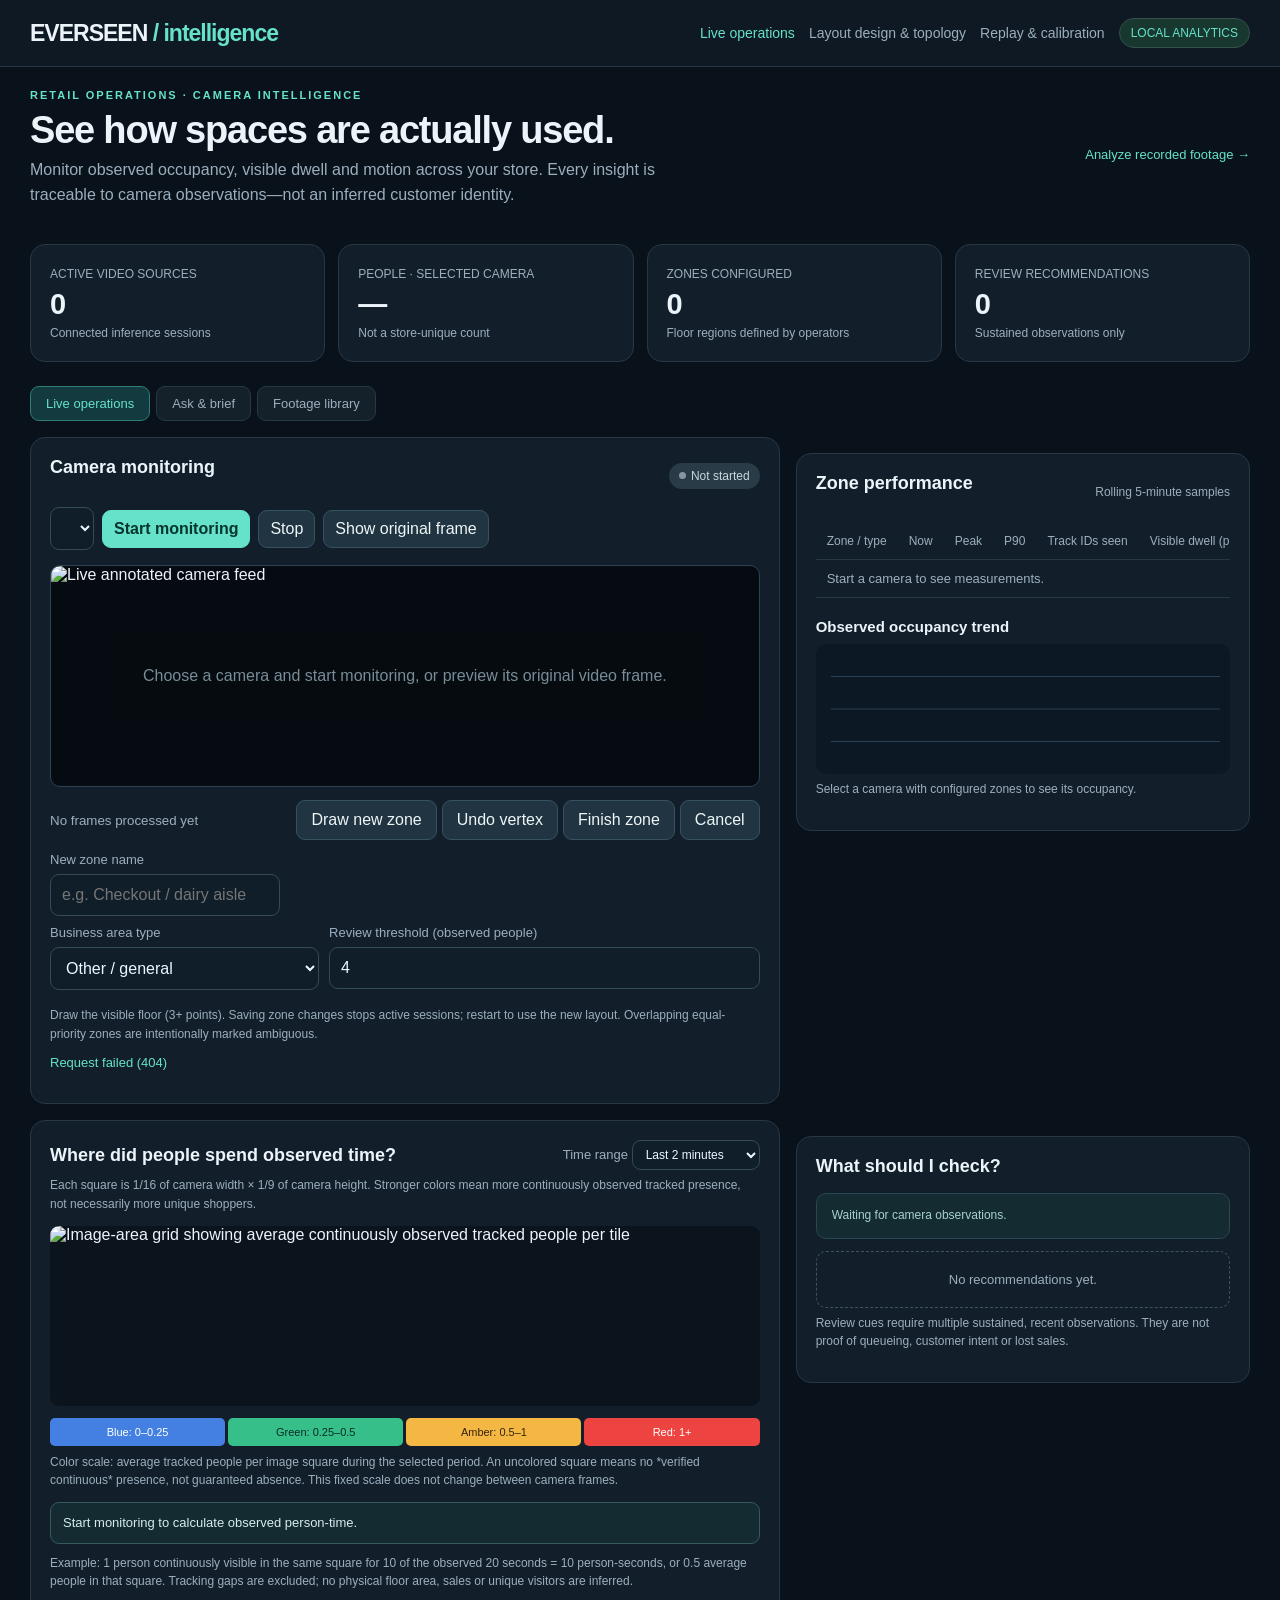
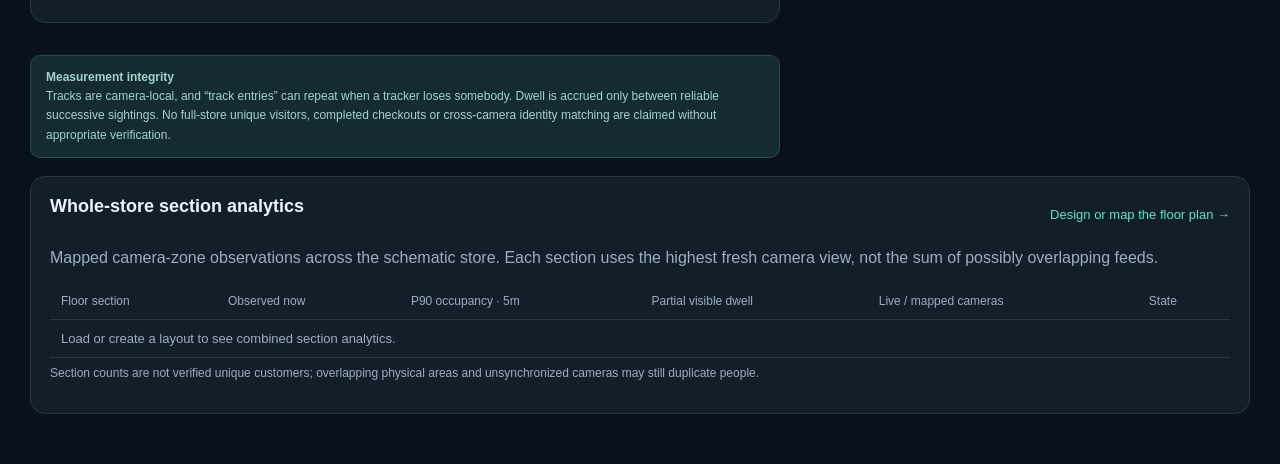
==== commit 6a556ec6: "Add evidence-gated store assistant, WhatsApp briefing and CCTV camera set Assistant (prototype/assis" ====
--- a/prototype/dashboard.html
+++ b/prototype/dashboard.html
@@ -8,35 +8,69 @@
 *{box-sizing:border-box}body{margin:0}button,input,select{font:inherit}button{cursor:pointer;border:1px solid #365261;border-radius:9px;padding:10px 14px;color:#eef6f6;background:#213442}button:hover{border-color:var(--aqua)}button:disabled{opacity:.5;cursor:wait}button.primary{background:var(--aqua);color:#06352e;border-color:var(--aqua);font-weight:750}
 input,select{background:#101e2a;color:#edf7ff;border:1px solid #344a59;border-radius:9px;padding:11px;width:100%;min-width:0}label{display:block;color:var(--muted);font-size:13px;margin-bottom:7px}
 .shell{max-width:1600px;margin:auto;padding:22px 30px 50px}header{border-bottom:1px solid var(--border);background:#0e1923}.top{max-width:1600px;margin:auto;padding:18px 30px;display:flex;align-items:center;gap:18px;justify-content:space-between}.brand{font-size:23px;letter-spacing:-1px;font-weight:800}.brand em{color:var(--aqua);font-style:normal}.nav{display:flex;align-items:center;gap:14px}.nav a{color:var(--muted);text-decoration:none;font-size:14px}.nav a.active{color:var(--aqua)}.tag{border:1px solid #34524b;background:#18372f;border-radius:20px;color:var(--aqua);font-size:12px;padding:7px 11px}
-h1{font-size:clamp(26px,3vw,38px);margin:8px 0 6px;letter-spacing:-1.2px}h2{font-size:18px;margin:0 0 16px}h3{margin:0 0 9px;font-size:15px}p{color:var(--muted);line-height:1.55;margin:6px 0 12px}.eyebrow{font-size:11px;letter-spacing:2px;color:var(--aqua);font-weight:800}.intro{display:flex;align-items:center;justify-content:space-between;gap:24px}.hint{max-width:630px}.card{background:var(--card);border:1px solid var(--border);border-radius:15px;padding:19px;min-width:0}.kpis{display:grid;grid-template-columns:repeat(4,minmax(0,1fr));gap:13px;margin:24px 0}.kpi small{color:var(--muted);font-size:12px}.kpi b{display:block;font-size:29px;margin:6px 0 3px;letter-spacing:-1px}.kpi p{font-size:12px;margin:0}.columns{display:grid;grid-template-columns:minmax(0,1.65fr) minmax(330px,1fr);gap:16px}.subtle{color:var(--muted);font-size:12px}.toolbar{display:flex;flex-wrap:wrap;gap:8px;align-items:center;margin-bottom:15px}.toolbar select{width:auto;max-width:240px}.toolbar button{padding:9px 11px}.pill{display:inline-flex;align-items:center;gap:5px;border-radius:20px;padding:6px 10px;background:#283b47;font-size:12px;color:#c8d8df}.pill:before{content:'';width:7px;height:7px;border-radius:50%;background:#8795a2}.pill.live:before{background:var(--aqua)}.pill.failed:before{background:#ef8279}
+h1{font-size:clamp(26px,3vw,38px);margin:8px 0 6px;letter-spacing:-1.2px}h2{font-size:18px;margin:0 0 16px}h3{margin:0 0 9px;font-size:15px}p{color:var(--muted);line-height:1.55;margin:6px 0 12px}.eyebrow{font-size:11px;letter-spacing:2px;color:var(--aqua);font-weight:800}.intro{display:flex;align-items:center;justify-content:space-between;gap:24px}.hint{max-width:630px}.card{background:var(--card);border:1px solid var(--border);border-radius:15px;padding:19px;min-width:0}.kpis{display:grid;grid-template-columns:repeat(4,minmax(0,1fr));gap:13px;margin:24px 0}.kpi small{color:var(--muted);font-size:12px}.kpi b{display:block;font-size:29px;margin:6px 0 3px;letter-spacing:-1px}.kpi p{font-size:12px;margin:0}.columns{display:grid;grid-template-columns:minmax(0,1.65fr) minmax(330px,1fr);gap:16px;align-items:start}.columns>div{display:contents}.subtle{color:var(--muted);font-size:12px}.toolbar{display:flex;flex-wrap:wrap;gap:8px;align-items:center;margin-bottom:15px}.toolbar select{width:auto;max-width:240px}.toolbar button{padding:9px 11px}.pill{display:inline-flex;align-items:center;gap:5px;border-radius:20px;padding:6px 10px;background:#283b47;font-size:12px;color:#c8d8df}.pill:before{content:'';width:7px;height:7px;border-radius:50%;background:#8795a2}.pill.live:before{background:var(--aqua)}.pill.failed:before{background:#ef8279}
 .video-frame{background:#050b10;border:1px solid #2c4353;border-radius:10px;position:relative;overflow:hidden;min-height:220px;display:grid;place-items:center}.video-frame img{display:block;width:100%;height:auto;min-height:220px;object-fit:contain}.video-frame canvas{position:absolute;inset:0;width:100%;height:100%;pointer-events:none}.video-frame.marking canvas{pointer-events:auto;cursor:crosshair}.placeholder{position:absolute;text-align:center;color:#788c98;background:#050b10a9;padding:30px;max-width:100%}.video-foot{display:flex;align-items:center;justify-content:space-between;gap:12px;margin-top:13px;flex-wrap:wrap}.video-foot small{color:var(--muted)}.formrow{display:grid;grid-template-columns:minmax(0,1fr) minmax(0,1.6fr);gap:10px}.formrow button{grid-column:1/-1}.section-list{display:flex;gap:7px;flex-wrap:wrap;margin:10px 0 0}.section-chip{background:#1c3a40;border:1px solid #356269;padding:8px 9px;border-radius:8px;font-size:12px}.section-chip button{padding:0 4px;background:none;border:none;color:#eea7a7;margin-left:6px}.divider{border-top:1px solid var(--border);margin:16px 0}.mini{font-size:12px}.controls{display:flex;flex-wrap:wrap;gap:5px}.heat img{width:100%;border-radius:9px;display:block;min-height:180px;background:#0b141d}.empty{border:1px dashed #3f5262;border-radius:10px;padding:20px;color:var(--muted);text-align:center;font-size:13px}.analytics{margin-top:16px}.tablewrap{overflow:auto}table{width:100%;border-collapse:collapse}th{text-align:left;font-weight:500;font-size:12px;color:var(--muted);white-space:nowrap}td,th{padding:11px;border-bottom:1px solid var(--border)}td{font-size:13px}td strong{color:var(--aqua)}.alerts{display:grid;gap:8px}.alert{padding:11px;border-radius:9px;border:1px solid #806334;background:#3c3024;color:#f3deb8;font-size:13px}.note{background:#142b32;border:1px solid #294852;border-radius:10px;padding:12px 15px;color:#a6d2cc;font-size:12px;line-height:1.6}.chart{width:100%;height:130px;display:block;background:#0c1925;border-radius:10px}.statusline{min-height:20px;color:var(--aqua);font-size:13px;margin:9px 0}.muted{color:var(--muted)}.small-link{color:var(--aqua);text-decoration:none;font-size:13px}.sectionheader{display:flex;align-items:center;justify-content:space-between;gap:12px;margin-bottom:13px}#heat{object-fit:contain}#zoneName{max-width:230px}
 @media(max-width:1050px){.columns{grid-template-columns:1fr}.kpis{grid-template-columns:repeat(2,1fr)}}@media(max-width:630px){.top,.shell{padding-left:15px;padding-right:15px}.intro{display:block}.kpis{gap:8px}.card{padding:13px}.formrow{grid-template-columns:1fr}.nav{gap:8px}.brand{font-size:19px}.tag{display:none}}
 .section-list{display:grid;gap:8px}.section-chip{display:flex;flex-wrap:wrap;align-items:center;gap:7px}.section-chip span{min-width:130px;flex:1}.section-chip select{width:115px;padding:6px}.section-chip input{width:70px;padding:6px}.section-chip button{padding:6px 8px;margin:0;color:#eef6f6;background:#213442;border:1px solid #365261}
 .demo-list{display:grid;gap:10px;max-height:465px;overflow:auto;padding-right:3px}.demo-item{border:1px solid #315064;background:#112634;padding:13px;border-radius:10px}.demo-item h3{font-size:14px;margin:0 0 3px}.demo-item p{font-size:12px;margin:5px 0}.demo-item .demo-foot{display:flex;gap:8px;align-items:center;flex-wrap:wrap;margin-top:10px}.demo-item button{padding:6px 9px;font-size:12px}.demo-item .demo-license{color:#f5c38a}.demo-item .demo-ready{color:#88deb5}.demo-item .demo-missing{color:#a8b9c7}
 .heat-header{display:flex;gap:10px;align-items:center;flex-wrap:wrap;justify-content:space-between}.heat-header h2{margin:0}.heat-select{width:auto;padding:6px 9px;font-size:12px}.heat-key{display:grid;grid-template-columns:repeat(4,minmax(0,1fr));gap:3px;margin:12px 0 7px}.heat-key span{font-size:11px;text-align:center;color:#fff;padding:8px 2px;border-radius:5px}.heat-key span:nth-child(1){background:#4480e2}.heat-key span:nth-child(2){background:#37bf89;color:#092a27}.heat-key span:nth-child(3){background:#f5b744;color:#34240a}.heat-key span:nth-child(4){background:#ed4441}.heat-brief{font-size:13px;color:#d6ecec;line-height:1.55;padding:10px 12px;border-radius:9px;border:1px solid #355b60;background:#132b31;margin:10px 0}
-</style></head>
-<body>
+.viewtabs{display:flex;gap:6px;flex-wrap:wrap;margin:0 0 16px}.viewtab{background:#14212b;border:1px solid var(--border);color:var(--muted);padding:9px 15px;border-radius:9px;font-size:13px;cursor:pointer}.viewtab:hover{color:#dceaf2;border-color:#3c5b6c}.viewtab.active{background:#123a3f;border-color:#2f7d76;color:var(--aqua)}.card[data-view]{display:none}body[data-view="live"] .card[data-view="live"],body[data-view="assistant"] .card[data-view="assistant"],body[data-view="footage"] .card[data-view="footage"]{display:block}</style></head>
+<body data-view="live">
 <header><div class="top"><div class="brand">EVERSEEN<em> / intelligence</em></div><div class="nav"><a class="active" href="/">Live operations</a><a href="/layout">Layout design &amp; topology</a><a href="/setup">Replay &amp; calibration</a><span class="tag">LOCAL ANALYTICS</span></div></div></header>
 <div class="shell">
  <div class="intro"><div><div class="eyebrow">RETAIL OPERATIONS · CAMERA INTELLIGENCE</div><h1>See how spaces are actually used.</h1><p class="hint">Monitor observed occupancy, visible dwell and motion across your store. Every insight is traceable to camera observations—not an inferred customer identity.</p></div><a href="/setup" class="small-link">Analyze recorded footage →</a></div>
  <div class="kpis"><div class="card kpi"><small>ACTIVE VIDEO SOURCES</small><b id="activeCount">0</b><p>Connected inference sessions</p></div><div class="card kpi"><small>PEOPLE · SELECTED CAMERA</small><b id="peopleCount">—</b><p>Not a store-unique count</p></div><div class="card kpi"><small>ZONES CONFIGURED</small><b id="zoneCount">0</b><p>Floor regions defined by operators</p></div><div class="card kpi"><small>REVIEW RECOMMENDATIONS</small><b id="cueCount">0</b><p>Sustained observations only</p></div></div>
- <div class="columns">
+ <nav class="viewtabs" role="tablist" aria-label="Dashboard sections"><button class="viewtab active" data-view="live" role="tab" aria-selected="true">Live operations</button><button class="viewtab" data-view="assistant" role="tab" aria-selected="false">Ask &amp; brief</button><button class="viewtab" data-view="footage" role="tab" aria-selected="false">Footage library</button></nav>
+<div class="columns">
   <div>
-   <div class="card"><div class="sectionheader"><h2>Camera monitoring</h2><span id="statePill" class="pill">Not started</span></div>
+   <div class="card" data-view="live"><div class="sectionheader"><h2>Camera monitoring</h2><span id="statePill" class="pill">Not started</span></div>
     <div class="toolbar"><select id="camera" aria-label="Select camera"></select><button class="primary" id="start">Start monitoring</button><button id="stop">Stop</button><button id="snapshot">Show original frame</button><a id="download" class="small-link" hidden>Export event log</a><a id="csv" class="small-link" hidden>Export zone report (.csv)</a></div>
     <div id="videoWrap" class="video-frame"><img id="feed" alt="Live annotated camera feed"><canvas id="canvas" aria-label="Zone boundary editor"></canvas><div id="placeholder" class="placeholder">Choose a camera and start monitoring, or preview its original video frame.</div></div>
     <div class="video-foot"><small id="frameInfo">No frames processed yet</small><div class="controls"><button id="mark">Draw new zone</button><button id="undo">Undo vertex</button><button id="finish">Finish zone</button><button id="cancel">Cancel</button></div></div>
     <div style="margin-top:12px"><label for="zoneName">New zone name</label><input id="zoneName" placeholder="e.g. Checkout / dairy aisle" maxlength="70"><div class="formrow" style="margin-top:9px"><div><label for="zoneRole">Business area type</label><select id="zoneRole"><option value="checkout">Checkout</option><option value="aisle">Aisle</option><option value="display">Product display</option><option value="entrance">Entrance</option><option value="other" selected>Other / general</option></select></div><div><label for="zoneThreshold">Review threshold (observed people)</label><input type="number" id="zoneThreshold" min="1" max="100" value="4"></div></div><div id="zones" class="section-list"></div></div>
     <p class="subtle">Draw the visible floor (3+ points). Saving zone changes stops active sessions; restart to use the new layout. Overlapping equal-priority zones are intentionally marked ambiguous.</p><div id="notice" class="statusline" role="status"></div>
    </div>
-    <div class="card analytics"><div class="sectionheader"><h2>Zone performance</h2><small class="subtle">Rolling 5-minute samples</small></div><div class="tablewrap"><table><thead><tr><th>Zone / type</th><th>Now</th><th>Peak</th><th>P90</th><th>Track IDs seen</th><th>Visible dwell (partial)</th></tr></thead><tbody id="metrics"><tr><td colspan="6" class="muted">Start a camera to see measurements.</td></tr></tbody></table></div><h3 style="margin-top:20px">Observed occupancy trend</h3><canvas id="trend" class="chart"></canvas><p class="subtle" id="trendLabel">Select a camera with configured zones to see its occupancy.</p></div>
+    <div class="card analytics" data-view="live"><div class="sectionheader"><h2>Zone performance</h2><small class="subtle">Rolling 5-minute samples</small></div><div class="tablewrap"><table><thead><tr><th>Zone / type</th><th>Now</th><th>Peak</th><th>P90</th><th>Track IDs seen</th><th>Visible dwell (partial)</th></tr></thead><tbody id="metrics"><tr><td colspan="6" class="muted">Start a camera to see measurements.</td></tr></tbody></table></div><h3 style="margin-top:20px">Observed occupancy trend</h3><canvas id="trend" class="chart"></canvas><p class="subtle" id="trendLabel">Select a camera with configured zones to see its occupancy.</p></div>
   </div>
   <div>
-   <div class="card heat"><div class="heat-header"><h2>Where did people spend observed time?</h2><label for="heatWindow" style="margin:0">Time range <select id="heatWindow" class="heat-select"><option value="30">Last 30 seconds</option><option value="120" selected>Last 2 minutes</option><option value="300">Last 5 minutes</option></select></label></div><p class="subtle">Each square is 1/16 of camera width × 1/9 of camera height. Stronger colors mean more continuously observed tracked presence, not necessarily more unique shoppers.</p><img id="heat" alt="Image-area grid showing average continuously observed tracked people per tile"><div class="heat-key" aria-label="Fixed scale for observed average tracked people per image tile"><span>Blue: 0–0.25</span><span>Green: 0.25–0.5</span><span>Amber: 0.5–1</span><span>Red: 1+</span></div><p class="subtle">Color scale: average tracked people per image square during the selected period. An uncolored square means no *verified continuous* presence, not guaranteed absence. This fixed scale does not change between camera frames.</p><div id="heatBrief" class="heat-brief" aria-live="polite">Start monitoring to calculate observed person-time.</div><p class="subtle">Example: 1 person continuously visible in the same square for 10 of the observed 20 seconds = 10 person-seconds, or 0.5 average people in that square. Tracking gaps are excluded; no physical floor area, sales or unique visitors are inferred.</p></div>
-   <div class="card" style="margin-top:16px"><h2>What should I check?</h2><div id="health" class="note" role="status">Waiting for camera observations.</div><div id="alerts" class="alerts" style="margin-top:12px"><div class="empty">No recommendations yet.</div></div><p class="subtle">Review cues require multiple sustained, recent observations. They are not proof of queueing, customer intent or lost sales.</p></div>
-   <div class="card" style="margin-top:16px"><div class="sectionheader"><h2>Curated demonstration footage</h2><span id="demoTotal" class="subtle">Checking local videos…</span></div><p class="subtle">Choose a validated sample to add it as a camera. Videos are stored locally; the GitHub repository contains only source credits and download instructions.</p><div id="demoList" class="demo-list" aria-live="polite"><div class="empty">Loading available samples…</div></div><p class="subtle">Research-only footage must not be used for commercial marketing without appropriate rights. Predictions are not verified counts.</p></div>
-    <div class="card" style="margin-top:16px"><h2>Add a camera / video URL</h2><div class="formrow"><div><label for="newName">Camera name</label><input id="newName" placeholder="Aisle A" maxlength="80"></div><div><label for="newSource">RTSP, HTTP video, webcam index or local file</label><input id="newSource" placeholder="rtsp://… / https://… / 0 / samples/demo.mp4"></div><button id="add">+ Add camera source</button></div><p class="subtle">Files must already be inside the project. Webcam “0” uses the first connected camera. Credentials in URLs remain in the local configuration—use a dedicated demo account.</p><div class="divider"></div><div class="toolbar"><button id="remove">Remove selected camera</button><a href="/setup" class="small-link">Advanced setup: source, calibration, inference options ↗</a></div></div>
-   <div class="note" style="margin-top:16px"><strong>Measurement integrity</strong><div>Tracks are camera-local, and “track entries” can repeat when a tracker loses somebody. Dwell is accrued only between reliable successive sightings. No full-store unique visitors, completed checkouts or cross-camera identity matching are claimed without appropriate verification.</div></div>
+   <div class="card heat" data-view="live"><div class="heat-header"><h2>Where did people spend observed time?</h2><label for="heatWindow" style="margin:0">Time range <select id="heatWindow" class="heat-select"><option value="30">Last 30 seconds</option><option value="120" selected>Last 2 minutes</option><option value="300">Last 5 minutes</option></select></label></div><p class="subtle">Each square is 1/16 of camera width × 1/9 of camera height. Stronger colors mean more continuously observed tracked presence, not necessarily more unique shoppers.</p><img id="heat" alt="Image-area grid showing average continuously observed tracked people per tile"><div class="heat-key" aria-label="Fixed scale for observed average tracked people per image tile"><span>Blue: 0–0.25</span><span>Green: 0.25–0.5</span><span>Amber: 0.5–1</span><span>Red: 1+</span></div><p class="subtle">Color scale: average tracked people per image square during the selected period. An uncolored square means no *verified continuous* presence, not guaranteed absence. This fixed scale does not change between camera frames.</p><div id="heatBrief" class="heat-brief" aria-live="polite">Start monitoring to calculate observed person-time.</div><p class="subtle">Example: 1 person continuously visible in the same square for 10 of the observed 20 seconds = 10 person-seconds, or 0.5 average people in that square. Tracking gaps are excluded; no physical floor area, sales or unique visitors are inferred.</p></div>
+   <div class="card" style="margin-top:16px" data-view="live"><h2>What should I check?</h2><div id="health" class="note" role="status">Waiting for camera observations.</div><div id="alerts" class="alerts" style="margin-top:12px"><div class="empty">No recommendations yet.</div></div><p class="subtle">Review cues require multiple sustained, recent observations. They are not proof of queueing, customer intent or lost sales.</p></div>
+   <div class="card" style="margin-top:16px" data-view="footage"><div class="sectionheader"><h2>Curated demonstration footage</h2><span id="demoTotal" class="subtle">Checking local videos…</span></div><p class="subtle">Choose a validated sample to add it as a camera. Videos are stored locally; the GitHub repository contains only source credits and download instructions.</p><div id="demoList" class="demo-list" aria-live="polite"><div class="empty">Loading available samples…</div></div><p class="subtle">Research-only footage must not be used for commercial marketing without appropriate rights. Predictions are not verified counts.</p></div>
+    <div class="card" style="margin-top:16px" data-view="footage"><h2>Add a camera / video URL</h2><div class="formrow"><div><label for="newName">Camera name</label><input id="newName" placeholder="Aisle A" maxlength="80"></div><div><label for="newSource">RTSP, HTTP video, webcam index or local file</label><input id="newSource" placeholder="rtsp://… / https://… / 0 / samples/demo.mp4"></div><button id="add">+ Add camera source</button></div><p class="subtle">Files must already be inside the project. Webcam “0” uses the first connected camera. Credentials in URLs remain in the local configuration—use a dedicated demo account.</p><div class="divider"></div><div class="toolbar"><button id="remove">Remove selected camera</button><a href="/setup" class="small-link">Advanced setup: source, calibration, inference options ↗</a></div></div>
+   <div class="note" style="margin-top:16px" data-view="live"><strong>Measurement integrity</strong><div>Tracks are camera-local, and “track entries” can repeat when a tracker loses somebody. Dwell is accrued only between reliable successive sightings. No full-store unique visitors, completed checkouts or cross-camera identity matching are claimed without appropriate verification.</div>
+<div class="card" data-view="assistant" id="assistantCard" style="margin-top:16px">
+     <div class="sectionheader"><h2>Ask the store</h2><small class="subtle" id="assistCaps">voice and text</small></div>
+     <p class="subtle">Answers come from the same measured values shown above: observed zone occupancy, peak, 90th percentile, partial visible dwell, observed track entries and review cues. The assistant never calculates or estimates a figure itself.</p>
+     <div class="toolbar" style="margin-top:10px">
+      <input id="askInput" placeholder="How many people are in the checkout zone right now?" maxlength="300" style="flex:1;min-width:240px">
+      <button class="primary" id="askSend">Ask</button>
+      <button id="askMic" title="Speak your question" hidden>Speak</button>
+      <button id="askSpeak" title="Read the answer aloud" hidden>Read aloud</button>
+     </div>
+     <div id="askReply" class="note" style="margin-top:12px" role="status">Ask about the current zone status, dwell analytics, active review cues or what a documented metric means.</div>
+     <p class="subtle" id="askSources" style="margin-top:8px"></p>
+    </div>
+    <div class="card" data-view="assistant" id="briefCard" style="margin-top:16px">
+     <div class="sectionheader"><h2>Hourly briefing to managers</h2><small class="subtle">WhatsApp · free · no business account</small></div>
+     <p class="subtle">Builds a short briefing from the current measurements and hands it to WhatsApp with the message pre-filled. Each recipient presses send once. Uses WhatsApp’s official click-to-chat link, so there is no business account, no template approval and no cost.</p>
+     <div class="divider"></div>
+     <div class="sectionheader"><h2 style="font-size:15px">Recipients</h2><small class="subtle" id="briefCount">none yet</small></div>
+     <div class="tablewrap"><table><thead><tr><th>Name</th><th>WhatsApp number (E.164)</th><th>Role</th><th></th></tr></thead><tbody id="briefRecipients"><tr><td colspan="4" class="muted">No recipients configured.</td></tr></tbody></table></div>
+     <div class="formrow" style="margin-top:10px"><div><label for="rcName">Name</label><input id="rcName" placeholder="Store manager" maxlength="60"></div><div><label for="rcNumber">Number</label><input id="rcNumber" placeholder="+919000000000" maxlength="20"></div><button id="rcAdd">+ Add recipient</button></div>
+     <div class="divider"></div>
+     <div class="toolbar">
+      <label for="briefFreq" style="font-size:13px">Frequency</label>
+      <select id="briefFreq" aria-label="Briefing frequency"></select>
+      <button id="briefPause">Pause</button>
+      <button class="primary" id="briefSend">Send now</button>
+      <small class="subtle" id="briefDue"></small>
+     </div>
+     <div id="briefMsg" class="note" style="margin-top:12px;white-space:pre-wrap" hidden></div>
+     <div class="divider"></div>
+     <h2 style="font-size:15px">Delivery log</h2>
+     <div class="tablewrap"><table><thead><tr><th>When</th><th>Recipient</th><th>Status</th><th></th></tr></thead><tbody id="briefLog"><tr><td colspan="4" class="muted">Nothing sent yet.</td></tr></tbody></table></div>
+    </div>
+</div>
   </div>
  </div>
  <section class="card analytics" style="margin-top:18px" id="overall-layout"><div class="sectionheader"><h2>Whole-store section analytics</h2><a href="/layout" class="small-link">Design or map the floor plan →</a></div><p>Mapped camera-zone observations across the schematic store. Each section uses the highest fresh camera view, not the sum of possibly overlapping feeds.</p><div class="tablewrap"><table><thead><tr><th>Floor section</th><th>Observed now</th><th>P90 occupancy · 5m</th><th>Partial visible dwell</th><th>Live / mapped cameras</th><th>State</th></tr></thead><tbody id="layoutOverall"><tr><td colspan="6" class="muted">Load or create a layout to see combined section analytics.</td></tr></tbody></table></div><p class="subtle">Section counts are not verified unique customers; overlapping physical areas and unsynchronized cameras may still duplicate people.</p></section>
@@ -213,6 +247,121 @@
 $('canvas').onclick=e=>{if(!drawing)return;const r=$('canvas').getBoundingClientRect();vertices.push([Math.max(0,Math.min(1,(e.clientX-r.left)/r.width)),Math.max(0,Math.min(1,(e.clientY-r.top)/r.height))]);draw()};
 $('undo').onclick=()=>{vertices.pop();draw()};$('cancel').onclick=()=>{drawing=false;vertices=[];$('videoWrap').classList.remove('marking');draw()};$('finish').onclick=withError(finish);
 new ResizeObserver(draw).observe($('videoWrap'));window.addEventListener('resize',()=>paintTrend(chartPoints[selected]||[]));
+document.querySelectorAll('.viewtab').forEach(b=>b.onclick=()=>{document.querySelectorAll('.viewtab').forEach(x=>{x.classList.remove('active');x.setAttribute('aria-selected','false')});b.classList.add('active');b.setAttribute('aria-selected','true');document.body.dataset.view=b.dataset.view;});
 loadConfig().then(async()=>{await loadDemoCatalog();poll();pollLayoutOverall();setInterval(poll,1800);setInterval(pollLayoutOverall,3500)}).catch(e=>notice(e.message));
+/* ---------------- assistant (text + voice) ---------------- */
+let lastAnswer='', speechRecognition=null, recorder=null, chunks=[];
+const SUPPORTED='speechSynthesis' in window;
+const esc=s=>String(s).replace(/[&<>"]/g,c=>({'&':'&amp;','<':'&lt;','>':'&gt;','"':'&quot;'}[c]));
+
+async function initAssistant(){
+ try{
+  const caps=await (await fetch('/api/assistant/capabilities')).json();
+const hasSpeech=(window.SpeechRecognition||window.webkitSpeechRecognition);
+   const lines=[];
+   lines.push(hasSpeech?'voice and text':'text only · this browser has no speech recognition');
+   if(caps.llm)lines.push('local model '+caps.llm_model);else lines.push('no local model, answers are template-based');
+   $('assistCaps').textContent=lines.join(' · ');
+   if(SUPPORTED)$('askSpeak').hidden=false;
+   // Browser speech recognition needs no backend. faster-whisper (caps.speech_to_text) is only
+   // a heavier local fallback, so it must not gate the microphone button.
+   if(hasSpeech){
+    $('askMic').hidden=false;
+    const SR=window.SpeechRecognition||window.webkitSpeechRecognition;
+    speechRecognition=new SR();speechRecognition.lang='en-US';speechRecognition.interimResults=false;
+    speechRecognition.onresult=e=>{$('askInput').value=e.results[0][0].transcript;askQuestion()};
+   }
+ }catch(e){}
+}
+async function askQuestion(){
+ const question=$('askInput').value.trim();
+ if(!question)return;
+ $('askReply').textContent='Checking the current observations…';
+ try{
+  const r=await (await fetch('/api/assistant/ask',{method:'POST',headers:{'Content-Type':'application/json'},
+   body:JSON.stringify({question,camera_id:selected||null})})).json();
+  lastAnswer=r.answer||'';
+  $('askReply').textContent=r.answer||'No answer.';
+  $('askSources').textContent=(r.sources&&r.sources.length)?('Source: '+r.sources.join(' · ')):'';
+  if(SUPPORTED)speak(lastAnswer);
+ }catch(e){$('askReply').textContent='Assistant unavailable: '+e.message}
+}
+$('askSend').onclick=askQuestion;
+$('askInput').addEventListener('keydown',e=>{if(e.key==='Enter')askQuestion()});
+$('askMic').onclick=()=>{if(!speechRecognition)return;try{speechRecognition.start();$('askMic').textContent='Listening…'}
+ catch(e){notice('Microphone unavailable: '+e.message)}finally{setTimeout(()=>$('askMic').textContent='Speak',4000)}};
+$('askSpeak').onclick=()=>{if(lastAnswer)speak(lastAnswer)};
+function speak(text){try{speechSynthesis.cancel();const u=new SpeechSynthesisUtterance(text);
+ u.rate=1.02;speechSynthesis.speak(u)}catch(e){}}
+
+/* ---------------- briefing ---------------- */
+let briefCfg={recipients:[],frequency_minutes:60,paused:false,frequencies:[15,30,60,120,240,1440]};
+async function loadBriefing(){
+ try{
+  briefCfg=await (await fetch('/api/briefing/config')).json();
+  const sel=$('briefFreq');
+  sel.innerHTML=(briefCfg.frequencies||[]).map(m=>`<option value="${m}">${m>=1440?'End of day':m+' minutes'}${m===60?' (default)':''}</option>`).join('');
+  sel.value=briefCfg.frequency_minutes;
+  renderRecipients();
+  renderLog(briefCfg.deliveries||[]);
+  const due=briefCfg.next_due_in_s;
+  $('briefDue').textContent=briefCfg.paused?'paused':(due===null||due===undefined?'counting down to the first briefing':'next in '+Math.floor(due/60)+'m '+due%60+'s');
+  $('briefPause').textContent=briefCfg.paused?'Resume':'Pause';
+ }catch(e){$('briefDue').textContent='briefing config unavailable'}
+}
+function renderRecipients(){
+ const rows=briefCfg.recipients||[];
+ $('briefCount').textContent=rows.length?rows.length+' configured':('none yet — add your number to test');
+ $('briefRecipients').innerHTML=rows.length?rows.map((r,i)=>
+  `<tr><td>${esc(r.name)}</td><td>${esc(r.number)}</td><td>${esc(r.role||'')}</td>
+   <td><button data-rm="${i}" style="background:none;border:none;color:#eea7a7">remove</button></td></tr>`).join('')
+  :'<tr><td colspan="4" class="muted">No recipients configured.</td></tr>';
+ $('briefRecipients').querySelectorAll('[data-rm]').forEach(b=>b.onclick=()=>saveRecipients(rows.filter((_,i)=>i!==+b.dataset.rm)));
+}
+function renderLog(list){
+ $('briefLog').innerHTML=list.length?list.slice().reverse().map(d=>
+  `<tr><td>${esc((d.at||'').replace('T',' ').slice(0,19))}</td><td>${esc(d.name||'—')}</td>
+   <td>${esc(({link_ready:'link ready',sent_confirmed:'sent (confirmed)'}[d.status]||d.status||''))}</td><td>${d.link?`<a class="small-link" href="${esc(d.link)}" target="_blank" rel="noopener">open WhatsApp</a> <button class="small-link" data-confirm-at="${esc(d.at)}" data-confirm-num="${esc(d.number)}" style="background:none;border:none;color:#61e7be;cursor:pointer;text-decoration:underline">mark sent</button> <button class="small-link" data-copymsg="${encodeURIComponent(decodeURIComponent((d.link.split('text=')[1]||'')))}" style="background:none;border:none;color:#8fc7ff;cursor:pointer;text-decoration:underline">copy message</button>`:''}</td></tr>`).join('')
+  :'<tr><td colspan="4" class="muted">Nothing sent yet.</td></tr>';
+  $('briefLog').querySelectorAll('[data-confirm-at]').forEach(b=>b.onclick=async()=>{
+   try{await api('/api/briefing/confirm',jsonOpt('POST',{at:b.dataset.confirmAt,number:b.dataset.confirmNum}));
+       b.remove();loadBriefing()}catch(e){notice('Could not confirm: '+e.message)}});
+  $('briefLog').querySelectorAll('[data-copymsg]').forEach(b=>b.onclick=async()=>{
+   try{await navigator.clipboard.writeText(decodeURIComponent(b.dataset.copymsg));b.textContent='copied ✓'}
+   catch(e){b.textContent='copy failed'}});
+}
+async function saveRecipients(recipients){
+ try{const r=await (await fetch('/api/briefing/config',{method:'PUT',headers:{'Content-Type':'application/json'},
+  body:JSON.stringify({recipients})})).json();briefCfg=r;renderRecipients()}catch(e){notice('Could not save recipients: '+e.message)}
+}
+$('rcAdd').onclick=()=>{
+ const name=$('rcName').value.trim(),number=$('rcNumber').value.trim();
+ if(!name||!number){notice('Both a name and a number are required.');return}
+ saveRecipients([...(briefCfg.recipients||[]),{name,number,role:'manager'}]);
+ $('rcName').value='';$('rcNumber').value='';
+};
+$('briefFreq').onchange=async e=>{await fetch('/api/briefing/config',{method:'PUT',headers:{'Content-Type':'application/json'},
+ body:JSON.stringify({frequency_minutes:+e.target.value})});loadBriefing()};
+$('briefPause').onclick=async()=>{await fetch('/api/briefing/config',{method:'PUT',headers:{'Content-Type':'application/json'},
+ body:JSON.stringify({paused:!briefCfg.paused})});loadBriefing()};
+$('briefSend').onclick=async()=>{
+ const box=$('briefMsg');box.hidden=false;box.textContent='Building the briefing…';
+ try{
+  const r=await (await fetch('/api/briefing/send',{method:'POST',headers:{'Content-Type':'application/json'},
+   body:JSON.stringify({camera_id:selected||null})})).json();
+  box.textContent=r.summary.text;
+  if(!(r.deliveries||[]).length){box.textContent+=r.note;return}
+const rows=r.deliveries.map(d=>`<div style="margin-top:8px">${esc(d.name)} · <a class="small-link" href="${esc(d.link)}" target="_blank" rel="noopener">open WhatsApp with the message ready</a> · <button class="small-link" data-copy="${esc(d.link)}" style="background:none;border:none;color:#8fc7ff;cursor:pointer;text-decoration:underline">copy link</button></div>`).join('');
+   box.innerHTML=`<div style="white-space:pre-wrap">${esc(r.summary.text)}</div>${rows}
+    <div class="subtle" style="margin-top:8px">${esc(r.note)}</div>`;
+   box.querySelectorAll('[data-copy]').forEach(b=>b.onclick=async()=>{
+    const text=decodeURIComponent((b.dataset.copy.split('text=')[1]||''));
+    try{await navigator.clipboard.writeText(text);b.textContent='message copied ✓'}
+    catch(e){b.textContent='press Ctrl+C on the link above'}});
+   loadBriefing();
+ }catch(e){box.textContent='Could not build the briefing: '+e.message}
+};
+initAssistant();loadBriefing();setInterval(loadBriefing,30000);
+
 </script>
 </body></html>
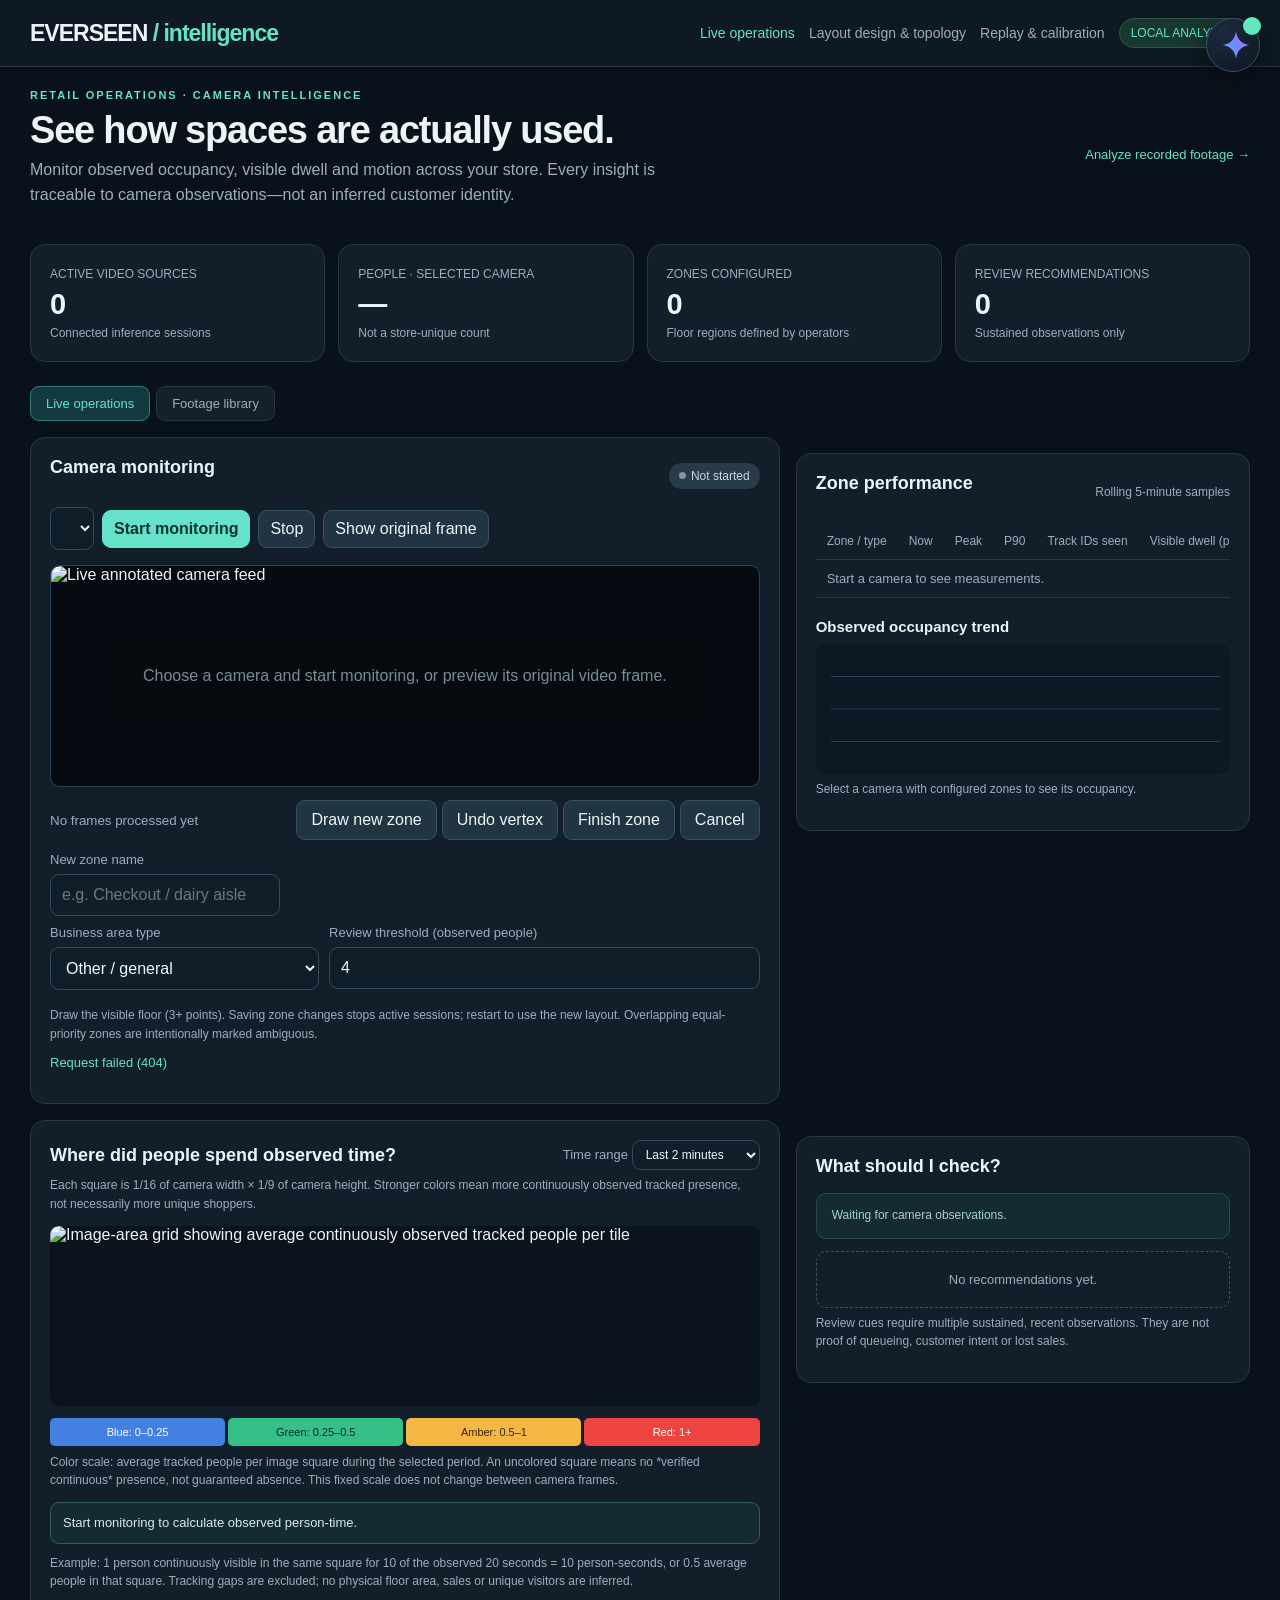
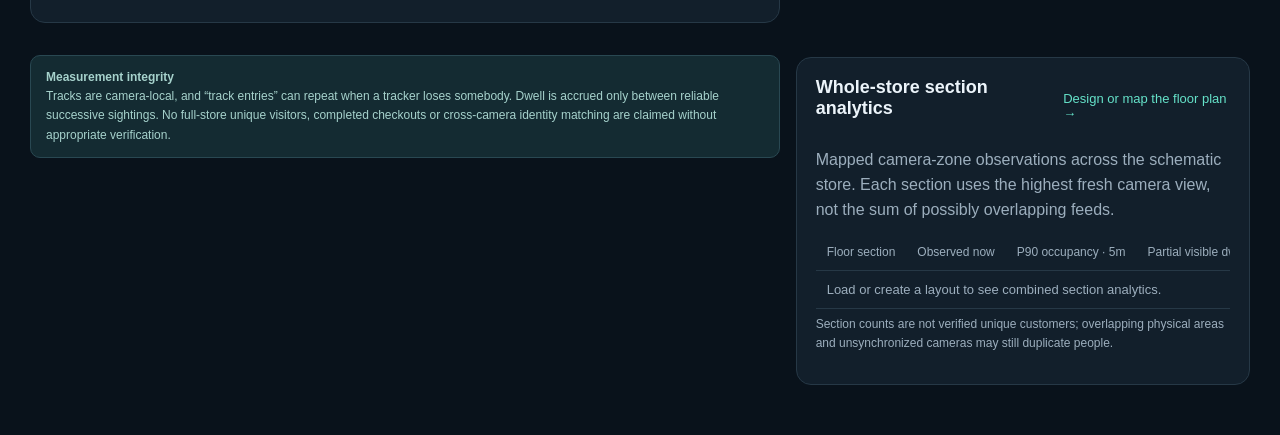
==== commit f7c84e05: "Answer dwell, bottleneck and dead-zone questions from ingested analytics The assistant no longer rea" ====
--- a/prototype/dashboard.html
+++ b/prototype/dashboard.html
@@ -10,17 +10,47 @@
 .shell{max-width:1600px;margin:auto;padding:22px 30px 50px}header{border-bottom:1px solid var(--border);background:#0e1923}.top{max-width:1600px;margin:auto;padding:18px 30px;display:flex;align-items:center;gap:18px;justify-content:space-between}.brand{font-size:23px;letter-spacing:-1px;font-weight:800}.brand em{color:var(--aqua);font-style:normal}.nav{display:flex;align-items:center;gap:14px}.nav a{color:var(--muted);text-decoration:none;font-size:14px}.nav a.active{color:var(--aqua)}.tag{border:1px solid #34524b;background:#18372f;border-radius:20px;color:var(--aqua);font-size:12px;padding:7px 11px}
 h1{font-size:clamp(26px,3vw,38px);margin:8px 0 6px;letter-spacing:-1.2px}h2{font-size:18px;margin:0 0 16px}h3{margin:0 0 9px;font-size:15px}p{color:var(--muted);line-height:1.55;margin:6px 0 12px}.eyebrow{font-size:11px;letter-spacing:2px;color:var(--aqua);font-weight:800}.intro{display:flex;align-items:center;justify-content:space-between;gap:24px}.hint{max-width:630px}.card{background:var(--card);border:1px solid var(--border);border-radius:15px;padding:19px;min-width:0}.kpis{display:grid;grid-template-columns:repeat(4,minmax(0,1fr));gap:13px;margin:24px 0}.kpi small{color:var(--muted);font-size:12px}.kpi b{display:block;font-size:29px;margin:6px 0 3px;letter-spacing:-1px}.kpi p{font-size:12px;margin:0}.columns{display:grid;grid-template-columns:minmax(0,1.65fr) minmax(330px,1fr);gap:16px;align-items:start}.columns>div{display:contents}.subtle{color:var(--muted);font-size:12px}.toolbar{display:flex;flex-wrap:wrap;gap:8px;align-items:center;margin-bottom:15px}.toolbar select{width:auto;max-width:240px}.toolbar button{padding:9px 11px}.pill{display:inline-flex;align-items:center;gap:5px;border-radius:20px;padding:6px 10px;background:#283b47;font-size:12px;color:#c8d8df}.pill:before{content:'';width:7px;height:7px;border-radius:50%;background:#8795a2}.pill.live:before{background:var(--aqua)}.pill.failed:before{background:#ef8279}
 .video-frame{background:#050b10;border:1px solid #2c4353;border-radius:10px;position:relative;overflow:hidden;min-height:220px;display:grid;place-items:center}.video-frame img{display:block;width:100%;height:auto;min-height:220px;object-fit:contain}.video-frame canvas{position:absolute;inset:0;width:100%;height:100%;pointer-events:none}.video-frame.marking canvas{pointer-events:auto;cursor:crosshair}.placeholder{position:absolute;text-align:center;color:#788c98;background:#050b10a9;padding:30px;max-width:100%}.video-foot{display:flex;align-items:center;justify-content:space-between;gap:12px;margin-top:13px;flex-wrap:wrap}.video-foot small{color:var(--muted)}.formrow{display:grid;grid-template-columns:minmax(0,1fr) minmax(0,1.6fr);gap:10px}.formrow button{grid-column:1/-1}.section-list{display:flex;gap:7px;flex-wrap:wrap;margin:10px 0 0}.section-chip{background:#1c3a40;border:1px solid #356269;padding:8px 9px;border-radius:8px;font-size:12px}.section-chip button{padding:0 4px;background:none;border:none;color:#eea7a7;margin-left:6px}.divider{border-top:1px solid var(--border);margin:16px 0}.mini{font-size:12px}.controls{display:flex;flex-wrap:wrap;gap:5px}.heat img{width:100%;border-radius:9px;display:block;min-height:180px;background:#0b141d}.empty{border:1px dashed #3f5262;border-radius:10px;padding:20px;color:var(--muted);text-align:center;font-size:13px}.analytics{margin-top:16px}.tablewrap{overflow:auto}table{width:100%;border-collapse:collapse}th{text-align:left;font-weight:500;font-size:12px;color:var(--muted);white-space:nowrap}td,th{padding:11px;border-bottom:1px solid var(--border)}td{font-size:13px}td strong{color:var(--aqua)}.alerts{display:grid;gap:8px}.alert{padding:11px;border-radius:9px;border:1px solid #806334;background:#3c3024;color:#f3deb8;font-size:13px}.note{background:#142b32;border:1px solid #294852;border-radius:10px;padding:12px 15px;color:#a6d2cc;font-size:12px;line-height:1.6}.chart{width:100%;height:130px;display:block;background:#0c1925;border-radius:10px}.statusline{min-height:20px;color:var(--aqua);font-size:13px;margin:9px 0}.muted{color:var(--muted)}.small-link{color:var(--aqua);text-decoration:none;font-size:13px}.sectionheader{display:flex;align-items:center;justify-content:space-between;gap:12px;margin-bottom:13px}#heat{object-fit:contain}#zoneName{max-width:230px}
-@media(max-width:1050px){.columns{grid-template-columns:1fr}.kpis{grid-template-columns:repeat(2,1fr)}}@media(max-width:630px){.top,.shell{padding-left:15px;padding-right:15px}.intro{display:block}.kpis{gap:8px}.card{padding:13px}.formrow{grid-template-columns:1fr}.nav{gap:8px}.brand{font-size:19px}.tag{display:none}}
+@media(max-width:1050px){.columns>div{display:contents}
+.columns{grid-template-columns:1fr}.kpis{grid-template-columns:repeat(2,1fr)}}@media(max-width:630px){.top,.shell{padding-left:15px;padding-right:15px}.intro{display:block}.kpis{gap:8px}.card{padding:13px}.formrow{grid-template-columns:1fr}.nav{gap:8px}.brand{font-size:19px}.tag{display:none}}
 .section-list{display:grid;gap:8px}.section-chip{display:flex;flex-wrap:wrap;align-items:center;gap:7px}.section-chip span{min-width:130px;flex:1}.section-chip select{width:115px;padding:6px}.section-chip input{width:70px;padding:6px}.section-chip button{padding:6px 8px;margin:0;color:#eef6f6;background:#213442;border:1px solid #365261}
 .demo-list{display:grid;gap:10px;max-height:465px;overflow:auto;padding-right:3px}.demo-item{border:1px solid #315064;background:#112634;padding:13px;border-radius:10px}.demo-item h3{font-size:14px;margin:0 0 3px}.demo-item p{font-size:12px;margin:5px 0}.demo-item .demo-foot{display:flex;gap:8px;align-items:center;flex-wrap:wrap;margin-top:10px}.demo-item button{padding:6px 9px;font-size:12px}.demo-item .demo-license{color:#f5c38a}.demo-item .demo-ready{color:#88deb5}.demo-item .demo-missing{color:#a8b9c7}
 .heat-header{display:flex;gap:10px;align-items:center;flex-wrap:wrap;justify-content:space-between}.heat-header h2{margin:0}.heat-select{width:auto;padding:6px 9px;font-size:12px}.heat-key{display:grid;grid-template-columns:repeat(4,minmax(0,1fr));gap:3px;margin:12px 0 7px}.heat-key span{font-size:11px;text-align:center;color:#fff;padding:8px 2px;border-radius:5px}.heat-key span:nth-child(1){background:#4480e2}.heat-key span:nth-child(2){background:#37bf89;color:#092a27}.heat-key span:nth-child(3){background:#f5b744;color:#34240a}.heat-key span:nth-child(4){background:#ed4441}.heat-brief{font-size:13px;color:#d6ecec;line-height:1.55;padding:10px 12px;border-radius:9px;border:1px solid #355b60;background:#132b31;margin:10px 0}
-.viewtabs{display:flex;gap:6px;flex-wrap:wrap;margin:0 0 16px}.viewtab{background:#14212b;border:1px solid var(--border);color:var(--muted);padding:9px 15px;border-radius:9px;font-size:13px;cursor:pointer}.viewtab:hover{color:#dceaf2;border-color:#3c5b6c}.viewtab.active{background:#123a3f;border-color:#2f7d76;color:var(--aqua)}.card[data-view]{display:none}body[data-view="live"] .card[data-view="live"],body[data-view="assistant"] .card[data-view="assistant"],body[data-view="footage"] .card[data-view="footage"]{display:block}</style></head>
+.viewtabs{display:flex;gap:6px;flex-wrap:wrap;margin:0 0 16px}.viewtab{background:#14212b;border:1px solid var(--border);color:var(--muted);padding:9px 15px;border-radius:9px;font-size:13px;cursor:pointer}.viewtab:hover{color:#dceaf2;border-color:#3c5b6c}.viewtab.active{background:#123a3f;border-color:#2f7d76;color:var(--aqua)}.card[data-view],.note[data-view]{display:none}body[data-view="live"] .card[data-view="live"],body[data-view="live"] .note[data-view="live"],body[data-view="footage"] .card[data-view="footage"]{display:block}
+/* ---- agent launcher: a four-pointed sparkle in a blue-to-violet gradient ---- */
+#agentLauncher{position:fixed;top:18px;right:20px;z-index:60;width:54px;height:54px;border-radius:50%;
+ border:1px solid #35506b;background:radial-gradient(circle at 30% 25%,#1b2b3d,#0d1620);cursor:pointer;
+ display:grid;place-items:center;box-shadow:0 6px 22px rgba(0,0,0,.45);transition:transform .18s ease,box-shadow .18s ease}
+#agentLauncher:hover{transform:scale(1.06);box-shadow:0 8px 26px rgba(108,140,255,.35)}
+#agentLauncher:focus-visible{outline:2px solid #8ab4ff;outline-offset:3px}
+#agentLauncher svg{width:30px;height:30px}
+.spark-path{transform-origin:32px 32px;animation:sparkPulse 4.5s ease-in-out infinite}
+@keyframes sparkPulse{0%,100%{transform:scale(1) rotate(0deg);opacity:.95}50%{transform:scale(1.08) rotate(8deg);opacity:1}}
+@media (prefers-reduced-motion:reduce){.spark-path{animation:none}}
+#agentLauncher.thinking .spark-path{animation:sparkThink .9s ease-in-out infinite}
+@keyframes sparkThink{0%,100%{transform:scale(.86) rotate(-12deg)}50%{transform:scale(1.16) rotate(12deg)}}
+.agent-badge{position:absolute;top:-2px;right:-2px;min-width:18px;height:18px;padding:0 5px;border-radius:9px;
+ background:#61e7be;color:#06231d;font-size:11px;font-weight:600;display:grid;place-items:center}
+/* ---- drawer ---- */
+#agentDrawer[hidden],#agentScrim[hidden],#agentLauncher[hidden]{display:none!important}
+#agentScrim{position:fixed;inset:0;background:#03080cb3;z-index:59;backdrop-filter:blur(2px)}
+#agentDrawer{position:fixed;top:0;right:0;height:100vh;width:min(560px,94vw);z-index:60;display:flex;flex-direction:column;
+ background:linear-gradient(180deg,#0e1b26,#0a141d 40%);border-left:1px solid #2c4353;
+ box-shadow:-18px 0 46px rgba(0,0,0,.55);animation:drawerIn .22s ease}
+@keyframes drawerIn{from{transform:translateX(24px);opacity:.4}to{transform:none;opacity:1}}
+@media (prefers-reduced-motion:reduce){#agentDrawer{animation:none}}
+.drawer-head{display:flex;align-items:center;justify-content:space-between;padding:16px 18px;border-bottom:1px solid #22384a}
+.drawer-title{font-weight:600;letter-spacing:.2px}
+.drawer-head button{background:none;border:none;color:#9fb6c6;font-size:24px;line-height:1;cursor:pointer;padding:0 4px;border-radius:6px}
+.drawer-head button:hover{color:#e6f2f8}
+.drawer-body{padding:16px 18px 28px;overflow-y:auto;flex:1}
+.drawer-body .card{margin-top:0 !important;margin-bottom:16px}
+</style></head>
 <body data-view="live">
 <header><div class="top"><div class="brand">EVERSEEN<em> / intelligence</em></div><div class="nav"><a class="active" href="/">Live operations</a><a href="/layout">Layout design &amp; topology</a><a href="/setup">Replay &amp; calibration</a><span class="tag">LOCAL ANALYTICS</span></div></div></header>
 <div class="shell">
  <div class="intro"><div><div class="eyebrow">RETAIL OPERATIONS · CAMERA INTELLIGENCE</div><h1>See how spaces are actually used.</h1><p class="hint">Monitor observed occupancy, visible dwell and motion across your store. Every insight is traceable to camera observations—not an inferred customer identity.</p></div><a href="/setup" class="small-link">Analyze recorded footage →</a></div>
  <div class="kpis"><div class="card kpi"><small>ACTIVE VIDEO SOURCES</small><b id="activeCount">0</b><p>Connected inference sessions</p></div><div class="card kpi"><small>PEOPLE · SELECTED CAMERA</small><b id="peopleCount">—</b><p>Not a store-unique count</p></div><div class="card kpi"><small>ZONES CONFIGURED</small><b id="zoneCount">0</b><p>Floor regions defined by operators</p></div><div class="card kpi"><small>REVIEW RECOMMENDATIONS</small><b id="cueCount">0</b><p>Sustained observations only</p></div></div>
- <nav class="viewtabs" role="tablist" aria-label="Dashboard sections"><button class="viewtab active" data-view="live" role="tab" aria-selected="true">Live operations</button><button class="viewtab" data-view="assistant" role="tab" aria-selected="false">Ask &amp; brief</button><button class="viewtab" data-view="footage" role="tab" aria-selected="false">Footage library</button></nav>
+ <nav class="viewtabs" role="tablist" aria-label="Dashboard sections"><button class="viewtab active" data-view="live" role="tab" aria-selected="true">Live operations</button><button class="viewtab" data-view="footage" role="tab" aria-selected="false">Footage library</button></nav>
 <div class="columns">
   <div>
    <div class="card" data-view="live"><div class="sectionheader"><h2>Camera monitoring</h2><span id="statePill" class="pill">Not started</span></div>
@@ -38,7 +68,29 @@
    <div class="card" style="margin-top:16px" data-view="footage"><div class="sectionheader"><h2>Curated demonstration footage</h2><span id="demoTotal" class="subtle">Checking local videos…</span></div><p class="subtle">Choose a validated sample to add it as a camera. Videos are stored locally; the GitHub repository contains only source credits and download instructions.</p><div id="demoList" class="demo-list" aria-live="polite"><div class="empty">Loading available samples…</div></div><p class="subtle">Research-only footage must not be used for commercial marketing without appropriate rights. Predictions are not verified counts.</p></div>
     <div class="card" style="margin-top:16px" data-view="footage"><h2>Add a camera / video URL</h2><div class="formrow"><div><label for="newName">Camera name</label><input id="newName" placeholder="Aisle A" maxlength="80"></div><div><label for="newSource">RTSP, HTTP video, webcam index or local file</label><input id="newSource" placeholder="rtsp://… / https://… / 0 / samples/demo.mp4"></div><button id="add">+ Add camera source</button></div><p class="subtle">Files must already be inside the project. Webcam “0” uses the first connected camera. Credentials in URLs remain in the local configuration—use a dedicated demo account.</p><div class="divider"></div><div class="toolbar"><button id="remove">Remove selected camera</button><a href="/setup" class="small-link">Advanced setup: source, calibration, inference options ↗</a></div></div>
    <div class="note" style="margin-top:16px" data-view="live"><strong>Measurement integrity</strong><div>Tracks are camera-local, and “track entries” can repeat when a tracker loses somebody. Dwell is accrued only between reliable successive sightings. No full-store unique visitors, completed checkouts or cross-camera identity matching are claimed without appropriate verification.</div>
-<div class="card" data-view="assistant" id="assistantCard" style="margin-top:16px">
+</div>
+<section class="card analytics" style="margin-top:18px" id="overall-layout"><div class="sectionheader"><h2>Whole-store section analytics</h2><a href="/layout" class="small-link">Design or map the floor plan →</a></div><p>Mapped camera-zone observations across the schematic store. Each section uses the highest fresh camera view, not the sum of possibly overlapping feeds.</p><div class="tablewrap"><table><thead><tr><th>Floor section</th><th>Observed now</th><th>P90 occupancy · 5m</th><th>Partial visible dwell</th><th>Live / mapped cameras</th><th>State</th></tr></thead><tbody id="layoutOverall"><tr><td colspan="6" class="muted">Load or create a layout to see combined section analytics.</td></tr></tbody></table></div><p class="subtle">Section counts are not verified unique customers; overlapping physical areas and unsynchronized cameras may still duplicate people.</p></section>
+</div>
+<button id="agentLauncher" aria-label="Open the store assistant" aria-expanded="false" title="Ask the store">
+ <svg viewBox="0 0 64 64" aria-hidden="true" focusable="false">
+  <defs>
+   <linearGradient id="sparkGrad" x1="0" y1="1" x2="1" y2="0">
+    <stop offset="0%" stop-color="#8ab4ff"/><stop offset="45%" stop-color="#6c8cff"/>
+    <stop offset="78%" stop-color="#9b7bff"/><stop offset="100%" stop-color="#c86dd7"/>
+   </linearGradient>
+  </defs>
+  <!-- four-pointed sparkle: concave edges, sharp leading point, drawn as four bezier arcs -->
+  <path class="spark-path" fill="url(#sparkGrad)"
+   d="M32 3 C34.5 20 44 29.5 61 32 C44 34.5 34.5 44 32 61 C29.5 44 20 34.5 3 32 C20 29.5 29.5 20 32 3 Z"/>
+ </svg>
+ <span class="agent-badge" hidden></span>
+</button>
+<aside id="agentDrawer" aria-label="Store assistant" hidden>
+ <div class="drawer-head">
+  <span class="drawer-title">Store assistant</span>
+  <button id="agentClose" aria-label="Close the assistant">&times;</button>
+ </div>
+ <div class="drawer-body"><div class="card" id="assistantCard">
      <div class="sectionheader"><h2>Ask the store</h2><small class="subtle" id="assistCaps">voice and text</small></div>
      <p class="subtle">Answers come from the same measured values shown above: observed zone occupancy, peak, 90th percentile, partial visible dwell, observed track entries and review cues. The assistant never calculates or estimates a figure itself.</p>
      <div class="toolbar" style="margin-top:10px">
@@ -50,7 +102,7 @@
      <div id="askReply" class="note" style="margin-top:12px" role="status">Ask about the current zone status, dwell analytics, active review cues or what a documented metric means.</div>
      <p class="subtle" id="askSources" style="margin-top:8px"></p>
     </div>
-    <div class="card" data-view="assistant" id="briefCard" style="margin-top:16px">
+    <div class="card" id="briefCard">
      <div class="sectionheader"><h2>Hourly briefing to managers</h2><small class="subtle">WhatsApp · free · no business account</small></div>
      <p class="subtle">Builds a short briefing from the current measurements and hands it to WhatsApp with the message pre-filled. Each recipient presses send once. Uses WhatsApp’s official click-to-chat link, so there is no business account, no template approval and no cost.</p>
      <div class="divider"></div>
@@ -70,15 +122,15 @@
      <h2 style="font-size:15px">Delivery log</h2>
      <div class="tablewrap"><table><thead><tr><th>When</th><th>Recipient</th><th>Status</th><th></th></tr></thead><tbody id="briefLog"><tr><td colspan="4" class="muted">Nothing sent yet.</td></tr></tbody></table></div>
     </div>
-</div>
   </div>
  </div>
- <section class="card analytics" style="margin-top:18px" id="overall-layout"><div class="sectionheader"><h2>Whole-store section analytics</h2><a href="/layout" class="small-link">Design or map the floor plan →</a></div><p>Mapped camera-zone observations across the schematic store. Each section uses the highest fresh camera view, not the sum of possibly overlapping feeds.</p><div class="tablewrap"><table><thead><tr><th>Floor section</th><th>Observed now</th><th>P90 occupancy · 5m</th><th>Partial visible dwell</th><th>Live / mapped cameras</th><th>State</th></tr></thead><tbody id="layoutOverall"><tr><td colspan="6" class="muted">Load or create a layout to see combined section analytics.</td></tr></tbody></table></div><p class="subtle">Section counts are not verified unique customers; overlapping physical areas and unsynchronized cameras may still duplicate people.</p></section>
 </div>
+</aside>
+<div id="agentScrim" hidden></div>
 <script>
 'use strict';
 const $ = id => document.getElementById(id);
-let config = null, selected = null, sessions = {}, demoCatalog = [], drawing = false, vertices = [], preview = false, lastLive = '', chartPoints = {}, polling = false, heatRequest = 0;
+let config = null, selected = null, cloudStt = false, sessions = {}, demoCatalog = [], drawing = false, vertices = [], preview = false, lastLive = '', chartPoints = {}, polling = false, heatRequest = 0;
 const ctx = $('canvas').getContext('2d');
 function notice(s){$('notice').textContent=s}
 async function api(url, options){const r=await fetch(url,options);const j=await r.json().catch(()=>({}));if(!r.ok)throw Error(j.detail||`Request failed (${r.status})`);return j}
@@ -248,16 +300,27 @@
 $('undo').onclick=()=>{vertices.pop();draw()};$('cancel').onclick=()=>{drawing=false;vertices=[];$('videoWrap').classList.remove('marking');draw()};$('finish').onclick=withError(finish);
 new ResizeObserver(draw).observe($('videoWrap'));window.addEventListener('resize',()=>paintTrend(chartPoints[selected]||[]));
 document.querySelectorAll('.viewtab').forEach(b=>b.onclick=()=>{document.querySelectorAll('.viewtab').forEach(x=>{x.classList.remove('active');x.setAttribute('aria-selected','false')});b.classList.add('active');b.setAttribute('aria-selected','true');document.body.dataset.view=b.dataset.view;});
+
+/* ---- agent launcher behaviour ---- */
+const agentOpen=()=>{$('agentDrawer').hidden=false;$('agentScrim').hidden=false;$('agentLauncher').setAttribute('aria-expanded','true');$('agentLauncher').hidden=true;$('askInput').focus()};
+const agentClose=()=>{$('agentDrawer').hidden=true;$('agentScrim').hidden=true;$('agentLauncher').setAttribute('aria-expanded','false');$('agentLauncher').hidden=false;$('agentLauncher').focus()};
+$('agentLauncher').onclick=()=>{agentOpen();loadBriefing();initAssistant()};
+$('agentClose').onclick=agentClose;$('agentScrim').onclick=agentClose;
+document.addEventListener('keydown',e=>{if(e.key==='Escape'&&!$('agentDrawer').hidden)agentClose()});
+
 loadConfig().then(async()=>{await loadDemoCatalog();poll();pollLayoutOverall();setInterval(poll,1800);setInterval(pollLayoutOverall,3500)}).catch(e=>notice(e.message));
 /* ---------------- assistant (text + voice) ---------------- */
 let lastAnswer='', speechRecognition=null, recorder=null, chunks=[];
 const SUPPORTED='speechSynthesis' in window;
 const esc=s=>String(s).replace(/[&<>"]/g,c=>({'&':'&amp;','<':'&lt;','>':'&gt;','"':'&quot;'}[c]));
 
+let assistantReady=false;
 async function initAssistant(){
+ if(assistantReady)return;
  try{
   const caps=await (await fetch('/api/assistant/capabilities')).json();
-const hasSpeech=(window.SpeechRecognition||window.webkitSpeechRecognition);
+  cloudStt=!!caps.cloud_stt;
+const hasSpeech=!!(window.SpeechRecognition||window.webkitSpeechRecognition)||cloudStt;
    const lines=[];
    lines.push(hasSpeech?'voice and text':'text only · this browser has no speech recognition');
    if(caps.llm)lines.push('local model '+caps.llm_model);else lines.push('no local model, answers are template-based');
@@ -267,9 +330,11 @@
    // a heavier local fallback, so it must not gate the microphone button.
    if(hasSpeech){
     $('askMic').hidden=false;
-    const SR=window.SpeechRecognition||window.webkitSpeechRecognition;
-    speechRecognition=new SR();speechRecognition.lang='en-US';speechRecognition.interimResults=false;
-    speechRecognition.onresult=e=>{$('askInput').value=e.results[0][0].transcript;askQuestion()};
+    if(window.SpeechRecognition||window.webkitSpeechRecognition){
+     const SR=window.SpeechRecognition||window.webkitSpeechRecognition;
+     speechRecognition=new SR();speechRecognition.lang='en-US';speechRecognition.interimResults=false;
+     speechRecognition.onresult=e=>{$('askInput').value=e.results[0][0].transcript;askQuestion()};
+    }
    }
  }catch(e){}
 }
@@ -288,8 +353,27 @@
 }
 $('askSend').onclick=askQuestion;
 $('askInput').addEventListener('keydown',e=>{if(e.key==='Enter')askQuestion()});
-$('askMic').onclick=()=>{if(!speechRecognition)return;try{speechRecognition.start();$('askMic').textContent='Listening…'}
- catch(e){notice('Microphone unavailable: '+e.message)}finally{setTimeout(()=>$('askMic').textContent='Speak',4000)}};
+async function recordAndTranscribe(){
+ const stream=await navigator.mediaDevices.getUserMedia({audio:true});
+ const recorder=new MediaRecorder(stream);const chunks=[];
+ recorder.ondataavailable=e=>chunks.push(e.data);
+ const stopped=new Promise(r=>recorder.onstop=r);
+ recorder.start();$('askMic').textContent='Listening…';
+ await new Promise(r=>setTimeout(r,5000));
+ recorder.stop();await stopped;stream.getTracks().forEach(t=>t.stop());
+ $('askMic').textContent='Transcribing…';
+ const body=new FormData();body.append('audio',new Blob(chunks,{type:recorder.mimeType||'audio/webm'}),'clip.webm');
+ const response=await fetch('/api/assistant/transcribe',{method:'POST',body});
+ const data=await response.json();
+ $('askMic').textContent='Speak';
+ if(response.ok&&data.text){$('askInput').value=data.text;askQuestion()}
+ else{notice(data.detail||'Nothing recognised')}
+}
+$('askMic').onclick=async()=>{
+ if(speechRecognition){try{speechRecognition.start();$('askMic').textContent='Listening…'}
+  catch(e){notice('Microphone unavailable: '+e.message)}finally{setTimeout(()=>$('askMic').textContent='Speak',4000)};return}
+ if(!cloudStt){notice('This browser has no speech recognition and no transcription key is configured');return}
+ try{await recordAndTranscribe()}catch(e){$('askMic').textContent='Speak';notice('Microphone unavailable: '+e.message)}};
 $('askSpeak').onclick=()=>{if(lastAnswer)speak(lastAnswer)};
 function speak(text){try{speechSynthesis.cancel();const u=new SpeechSynthesisUtterance(text);
  u.rate=1.02;speechSynthesis.speak(u)}catch(e){}}
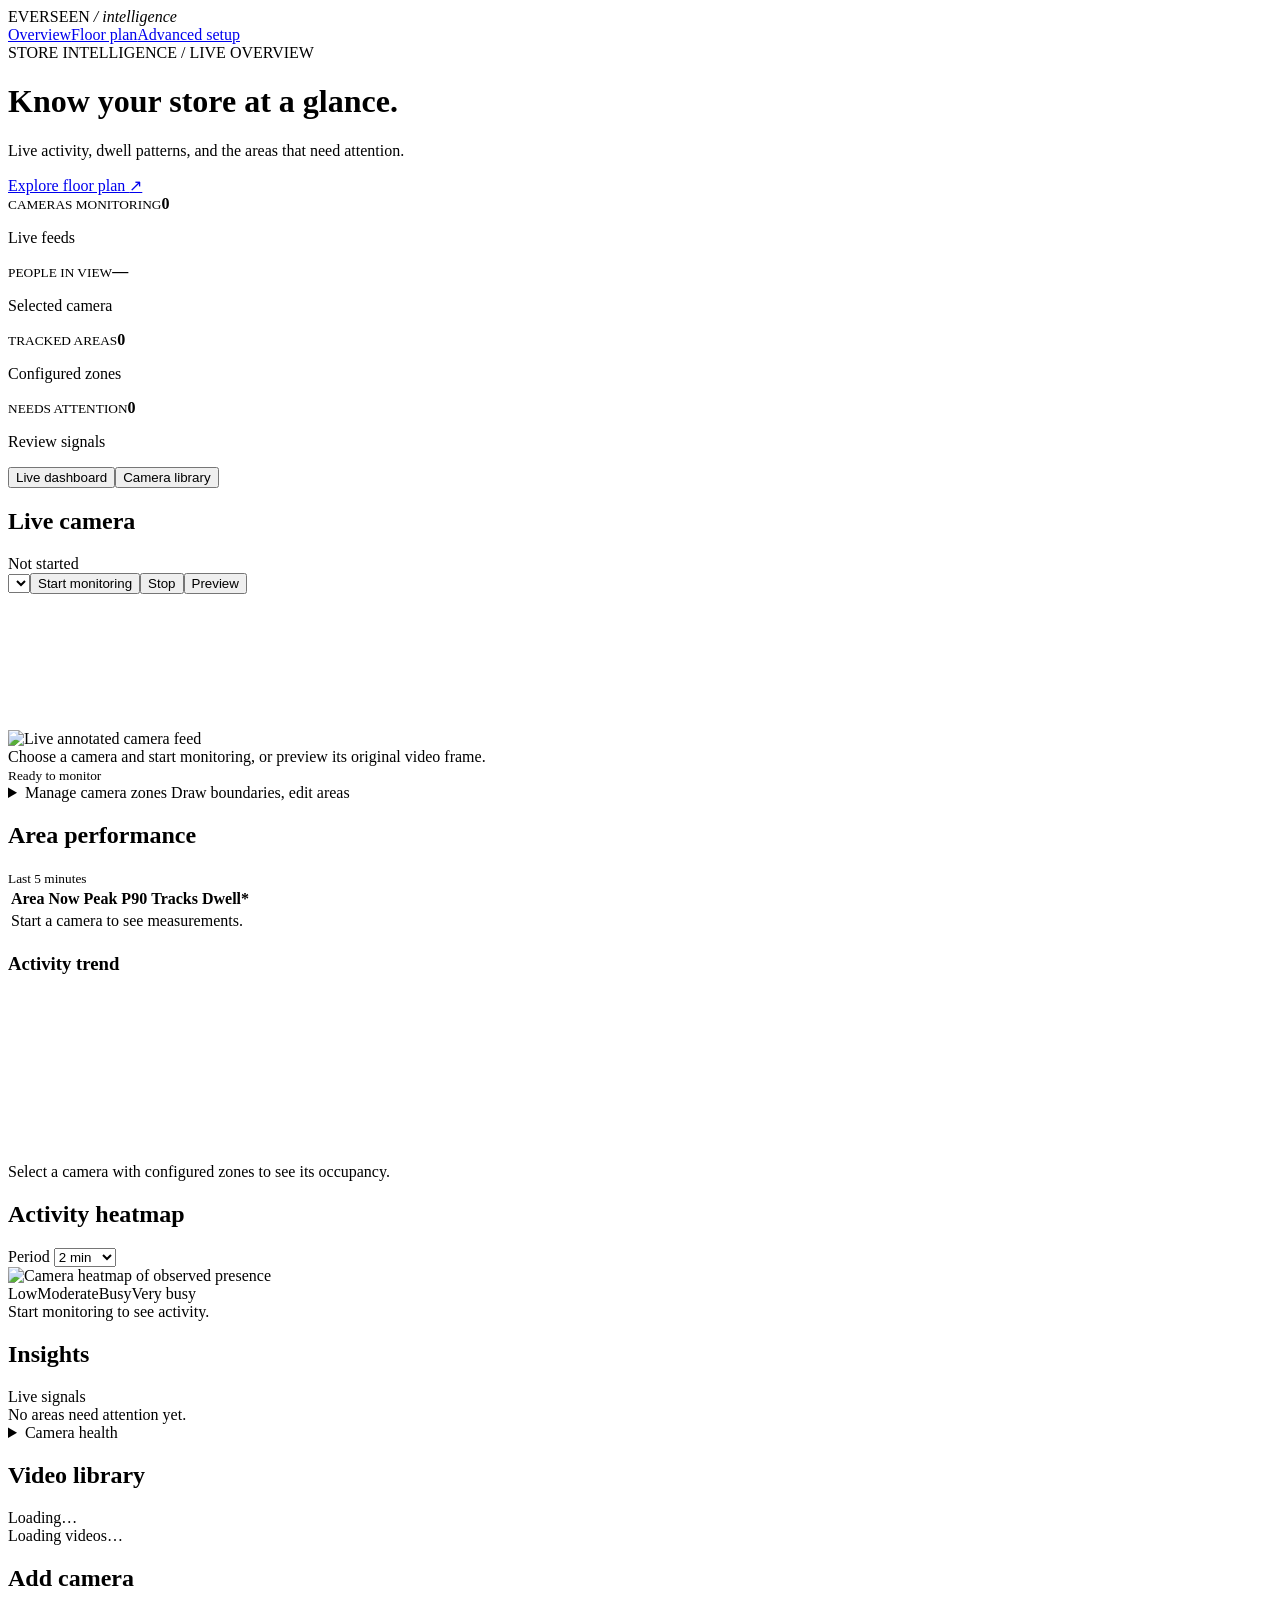
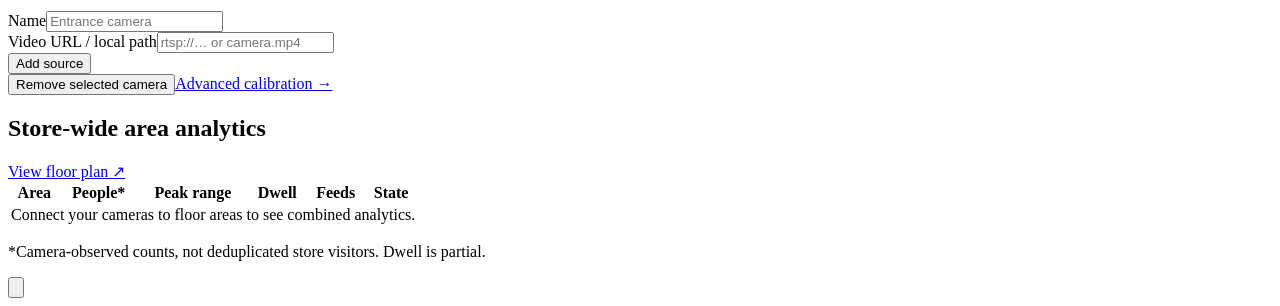
==== commit 4199e41c: "Final hackathon submission: unified store intelligence experience Integrate store assistant and floo" ====
--- a/prototype/dashboard.html
+++ b/prototype/dashboard.html
@@ -3,73 +3,31 @@
 <head>
 <meta charset="utf-8"><meta name="viewport" content="width=device-width, initial-scale=1">
 <title>Everseen | Store Intelligence</title>
-<style>
-:root{font-family:Inter,Segoe UI,Arial,sans-serif;background:#09121b;color:#ecf4fa;--card:#121f2b;--border:#263846;--muted:#9caebd;--aqua:#65e2c9;--amber:#f3bf70}
-*{box-sizing:border-box}body{margin:0}button,input,select{font:inherit}button{cursor:pointer;border:1px solid #365261;border-radius:9px;padding:10px 14px;color:#eef6f6;background:#213442}button:hover{border-color:var(--aqua)}button:disabled{opacity:.5;cursor:wait}button.primary{background:var(--aqua);color:#06352e;border-color:var(--aqua);font-weight:750}
-input,select{background:#101e2a;color:#edf7ff;border:1px solid #344a59;border-radius:9px;padding:11px;width:100%;min-width:0}label{display:block;color:var(--muted);font-size:13px;margin-bottom:7px}
-.shell{max-width:1600px;margin:auto;padding:22px 30px 50px}header{border-bottom:1px solid var(--border);background:#0e1923}.top{max-width:1600px;margin:auto;padding:18px 30px;display:flex;align-items:center;gap:18px;justify-content:space-between}.brand{font-size:23px;letter-spacing:-1px;font-weight:800}.brand em{color:var(--aqua);font-style:normal}.nav{display:flex;align-items:center;gap:14px}.nav a{color:var(--muted);text-decoration:none;font-size:14px}.nav a.active{color:var(--aqua)}.tag{border:1px solid #34524b;background:#18372f;border-radius:20px;color:var(--aqua);font-size:12px;padding:7px 11px}
-h1{font-size:clamp(26px,3vw,38px);margin:8px 0 6px;letter-spacing:-1.2px}h2{font-size:18px;margin:0 0 16px}h3{margin:0 0 9px;font-size:15px}p{color:var(--muted);line-height:1.55;margin:6px 0 12px}.eyebrow{font-size:11px;letter-spacing:2px;color:var(--aqua);font-weight:800}.intro{display:flex;align-items:center;justify-content:space-between;gap:24px}.hint{max-width:630px}.card{background:var(--card);border:1px solid var(--border);border-radius:15px;padding:19px;min-width:0}.kpis{display:grid;grid-template-columns:repeat(4,minmax(0,1fr));gap:13px;margin:24px 0}.kpi small{color:var(--muted);font-size:12px}.kpi b{display:block;font-size:29px;margin:6px 0 3px;letter-spacing:-1px}.kpi p{font-size:12px;margin:0}.columns{display:grid;grid-template-columns:minmax(0,1.65fr) minmax(330px,1fr);gap:16px;align-items:start}.columns>div{display:contents}.subtle{color:var(--muted);font-size:12px}.toolbar{display:flex;flex-wrap:wrap;gap:8px;align-items:center;margin-bottom:15px}.toolbar select{width:auto;max-width:240px}.toolbar button{padding:9px 11px}.pill{display:inline-flex;align-items:center;gap:5px;border-radius:20px;padding:6px 10px;background:#283b47;font-size:12px;color:#c8d8df}.pill:before{content:'';width:7px;height:7px;border-radius:50%;background:#8795a2}.pill.live:before{background:var(--aqua)}.pill.failed:before{background:#ef8279}
-.video-frame{background:#050b10;border:1px solid #2c4353;border-radius:10px;position:relative;overflow:hidden;min-height:220px;display:grid;place-items:center}.video-frame img{display:block;width:100%;height:auto;min-height:220px;object-fit:contain}.video-frame canvas{position:absolute;inset:0;width:100%;height:100%;pointer-events:none}.video-frame.marking canvas{pointer-events:auto;cursor:crosshair}.placeholder{position:absolute;text-align:center;color:#788c98;background:#050b10a9;padding:30px;max-width:100%}.video-foot{display:flex;align-items:center;justify-content:space-between;gap:12px;margin-top:13px;flex-wrap:wrap}.video-foot small{color:var(--muted)}.formrow{display:grid;grid-template-columns:minmax(0,1fr) minmax(0,1.6fr);gap:10px}.formrow button{grid-column:1/-1}.section-list{display:flex;gap:7px;flex-wrap:wrap;margin:10px 0 0}.section-chip{background:#1c3a40;border:1px solid #356269;padding:8px 9px;border-radius:8px;font-size:12px}.section-chip button{padding:0 4px;background:none;border:none;color:#eea7a7;margin-left:6px}.divider{border-top:1px solid var(--border);margin:16px 0}.mini{font-size:12px}.controls{display:flex;flex-wrap:wrap;gap:5px}.heat img{width:100%;border-radius:9px;display:block;min-height:180px;background:#0b141d}.empty{border:1px dashed #3f5262;border-radius:10px;padding:20px;color:var(--muted);text-align:center;font-size:13px}.analytics{margin-top:16px}.tablewrap{overflow:auto}table{width:100%;border-collapse:collapse}th{text-align:left;font-weight:500;font-size:12px;color:var(--muted);white-space:nowrap}td,th{padding:11px;border-bottom:1px solid var(--border)}td{font-size:13px}td strong{color:var(--aqua)}.alerts{display:grid;gap:8px}.alert{padding:11px;border-radius:9px;border:1px solid #806334;background:#3c3024;color:#f3deb8;font-size:13px}.note{background:#142b32;border:1px solid #294852;border-radius:10px;padding:12px 15px;color:#a6d2cc;font-size:12px;line-height:1.6}.chart{width:100%;height:130px;display:block;background:#0c1925;border-radius:10px}.statusline{min-height:20px;color:var(--aqua);font-size:13px;margin:9px 0}.muted{color:var(--muted)}.small-link{color:var(--aqua);text-decoration:none;font-size:13px}.sectionheader{display:flex;align-items:center;justify-content:space-between;gap:12px;margin-bottom:13px}#heat{object-fit:contain}#zoneName{max-width:230px}
-@media(max-width:1050px){.columns>div{display:contents}
-.columns{grid-template-columns:1fr}.kpis{grid-template-columns:repeat(2,1fr)}}@media(max-width:630px){.top,.shell{padding-left:15px;padding-right:15px}.intro{display:block}.kpis{gap:8px}.card{padding:13px}.formrow{grid-template-columns:1fr}.nav{gap:8px}.brand{font-size:19px}.tag{display:none}}
-.section-list{display:grid;gap:8px}.section-chip{display:flex;flex-wrap:wrap;align-items:center;gap:7px}.section-chip span{min-width:130px;flex:1}.section-chip select{width:115px;padding:6px}.section-chip input{width:70px;padding:6px}.section-chip button{padding:6px 8px;margin:0;color:#eef6f6;background:#213442;border:1px solid #365261}
-.demo-list{display:grid;gap:10px;max-height:465px;overflow:auto;padding-right:3px}.demo-item{border:1px solid #315064;background:#112634;padding:13px;border-radius:10px}.demo-item h3{font-size:14px;margin:0 0 3px}.demo-item p{font-size:12px;margin:5px 0}.demo-item .demo-foot{display:flex;gap:8px;align-items:center;flex-wrap:wrap;margin-top:10px}.demo-item button{padding:6px 9px;font-size:12px}.demo-item .demo-license{color:#f5c38a}.demo-item .demo-ready{color:#88deb5}.demo-item .demo-missing{color:#a8b9c7}
-.heat-header{display:flex;gap:10px;align-items:center;flex-wrap:wrap;justify-content:space-between}.heat-header h2{margin:0}.heat-select{width:auto;padding:6px 9px;font-size:12px}.heat-key{display:grid;grid-template-columns:repeat(4,minmax(0,1fr));gap:3px;margin:12px 0 7px}.heat-key span{font-size:11px;text-align:center;color:#fff;padding:8px 2px;border-radius:5px}.heat-key span:nth-child(1){background:#4480e2}.heat-key span:nth-child(2){background:#37bf89;color:#092a27}.heat-key span:nth-child(3){background:#f5b744;color:#34240a}.heat-key span:nth-child(4){background:#ed4441}.heat-brief{font-size:13px;color:#d6ecec;line-height:1.55;padding:10px 12px;border-radius:9px;border:1px solid #355b60;background:#132b31;margin:10px 0}
-.viewtabs{display:flex;gap:6px;flex-wrap:wrap;margin:0 0 16px}.viewtab{background:#14212b;border:1px solid var(--border);color:var(--muted);padding:9px 15px;border-radius:9px;font-size:13px;cursor:pointer}.viewtab:hover{color:#dceaf2;border-color:#3c5b6c}.viewtab.active{background:#123a3f;border-color:#2f7d76;color:var(--aqua)}.card[data-view],.note[data-view]{display:none}body[data-view="live"] .card[data-view="live"],body[data-view="live"] .note[data-view="live"],body[data-view="footage"] .card[data-view="footage"]{display:block}
-/* ---- agent launcher: a four-pointed sparkle in a blue-to-violet gradient ---- */
-#agentLauncher{position:fixed;top:18px;right:20px;z-index:60;width:54px;height:54px;border-radius:50%;
- border:1px solid #35506b;background:radial-gradient(circle at 30% 25%,#1b2b3d,#0d1620);cursor:pointer;
- display:grid;place-items:center;box-shadow:0 6px 22px rgba(0,0,0,.45);transition:transform .18s ease,box-shadow .18s ease}
-#agentLauncher:hover{transform:scale(1.06);box-shadow:0 8px 26px rgba(108,140,255,.35)}
-#agentLauncher:focus-visible{outline:2px solid #8ab4ff;outline-offset:3px}
-#agentLauncher svg{width:30px;height:30px}
-.spark-path{transform-origin:32px 32px;animation:sparkPulse 4.5s ease-in-out infinite}
-@keyframes sparkPulse{0%,100%{transform:scale(1) rotate(0deg);opacity:.95}50%{transform:scale(1.08) rotate(8deg);opacity:1}}
-@media (prefers-reduced-motion:reduce){.spark-path{animation:none}}
-#agentLauncher.thinking .spark-path{animation:sparkThink .9s ease-in-out infinite}
-@keyframes sparkThink{0%,100%{transform:scale(.86) rotate(-12deg)}50%{transform:scale(1.16) rotate(12deg)}}
-.agent-badge{position:absolute;top:-2px;right:-2px;min-width:18px;height:18px;padding:0 5px;border-radius:9px;
- background:#61e7be;color:#06231d;font-size:11px;font-weight:600;display:grid;place-items:center}
-/* ---- drawer ---- */
-#agentDrawer[hidden],#agentScrim[hidden],#agentLauncher[hidden]{display:none!important}
-#agentScrim{position:fixed;inset:0;background:#03080cb3;z-index:59;backdrop-filter:blur(2px)}
-#agentDrawer{position:fixed;top:0;right:0;height:100vh;width:min(560px,94vw);z-index:60;display:flex;flex-direction:column;
- background:linear-gradient(180deg,#0e1b26,#0a141d 40%);border-left:1px solid #2c4353;
- box-shadow:-18px 0 46px rgba(0,0,0,.55);animation:drawerIn .22s ease}
-@keyframes drawerIn{from{transform:translateX(24px);opacity:.4}to{transform:none;opacity:1}}
-@media (prefers-reduced-motion:reduce){#agentDrawer{animation:none}}
-.drawer-head{display:flex;align-items:center;justify-content:space-between;padding:16px 18px;border-bottom:1px solid #22384a}
-.drawer-title{font-weight:600;letter-spacing:.2px}
-.drawer-head button{background:none;border:none;color:#9fb6c6;font-size:24px;line-height:1;cursor:pointer;padding:0 4px;border-radius:6px}
-.drawer-head button:hover{color:#e6f2f8}
-.drawer-body{padding:16px 18px 28px;overflow-y:auto;flex:1}
-.drawer-body .card{margin-top:0 !important;margin-bottom:16px}
-</style></head>
+<link rel="stylesheet" href="/assets/dashboard.css"></head>
 <body data-view="live">
-<header><div class="top"><div class="brand">EVERSEEN<em> / intelligence</em></div><div class="nav"><a class="active" href="/">Live operations</a><a href="/layout">Layout design &amp; topology</a><a href="/setup">Replay &amp; calibration</a><span class="tag">LOCAL ANALYTICS</span></div></div></header>
+<header><div class="top"><div class="brand">EV<span>ER</span>SEEN <em> / intelligence</em></div><div class="nav"><a class="active" href="/">Overview</a><a href="/layout">Floor plan</a><a href="/setup">Advanced setup</a></div></div></header>
 <div class="shell">
- <div class="intro"><div><div class="eyebrow">RETAIL OPERATIONS · CAMERA INTELLIGENCE</div><h1>See how spaces are actually used.</h1><p class="hint">Monitor observed occupancy, visible dwell and motion across your store. Every insight is traceable to camera observations—not an inferred customer identity.</p></div><a href="/setup" class="small-link">Analyze recorded footage →</a></div>
- <div class="kpis"><div class="card kpi"><small>ACTIVE VIDEO SOURCES</small><b id="activeCount">0</b><p>Connected inference sessions</p></div><div class="card kpi"><small>PEOPLE · SELECTED CAMERA</small><b id="peopleCount">—</b><p>Not a store-unique count</p></div><div class="card kpi"><small>ZONES CONFIGURED</small><b id="zoneCount">0</b><p>Floor regions defined by operators</p></div><div class="card kpi"><small>REVIEW RECOMMENDATIONS</small><b id="cueCount">0</b><p>Sustained observations only</p></div></div>
- <nav class="viewtabs" role="tablist" aria-label="Dashboard sections"><button class="viewtab active" data-view="live" role="tab" aria-selected="true">Live operations</button><button class="viewtab" data-view="footage" role="tab" aria-selected="false">Footage library</button></nav>
+ <div class="intro"><div><div class="eyebrow">STORE INTELLIGENCE / LIVE OVERVIEW</div><h1>Know your store at a glance.</h1><p class="hint">Live activity, dwell patterns, and the areas that need attention.</p></div><a href="/layout" class="intro-action">Explore floor plan <span aria-hidden="true">↗</span></a></div>
+ <div class="kpis"><div class="card kpi"><small>CAMERAS MONITORING</small><b id="activeCount">0</b><p>Live feeds</p></div><div class="card kpi"><small>PEOPLE IN VIEW</small><b id="peopleCount">—</b><p>Selected camera</p></div><div class="card kpi"><small>TRACKED AREAS</small><b id="zoneCount">0</b><p>Configured zones</p></div><div class="card kpi"><small>NEEDS ATTENTION</small><b id="cueCount">0</b><p>Review signals</p></div></div>
+ <nav class="viewtabs" role="tablist" aria-label="Dashboard sections"><button class="viewtab active" data-view="live" role="tab" aria-selected="true">Live dashboard</button><button class="viewtab" data-view="footage" role="tab" aria-selected="false">Camera library</button></nav>
 <div class="columns">
   <div>
-   <div class="card" data-view="live"><div class="sectionheader"><h2>Camera monitoring</h2><span id="statePill" class="pill">Not started</span></div>
-    <div class="toolbar"><select id="camera" aria-label="Select camera"></select><button class="primary" id="start">Start monitoring</button><button id="stop">Stop</button><button id="snapshot">Show original frame</button><a id="download" class="small-link" hidden>Export event log</a><a id="csv" class="small-link" hidden>Export zone report (.csv)</a></div>
+   <div class="card" id="monitorCard" data-view="live"><div class="sectionheader"><h2>Live camera</h2><span id="statePill" class="pill">Not started</span></div>
+    <div class="toolbar"><select id="camera" aria-label="Select camera"></select><button class="primary" id="start">Start monitoring</button><button id="stop">Stop</button><button id="snapshot">Preview</button><a id="download" class="small-link" hidden>Events ↓</a><a id="csv" class="small-link" hidden>Report ↓</a></div>
     <div id="videoWrap" class="video-frame"><img id="feed" alt="Live annotated camera feed"><canvas id="canvas" aria-label="Zone boundary editor"></canvas><div id="placeholder" class="placeholder">Choose a camera and start monitoring, or preview its original video frame.</div></div>
-    <div class="video-foot"><small id="frameInfo">No frames processed yet</small><div class="controls"><button id="mark">Draw new zone</button><button id="undo">Undo vertex</button><button id="finish">Finish zone</button><button id="cancel">Cancel</button></div></div>
-    <div style="margin-top:12px"><label for="zoneName">New zone name</label><input id="zoneName" placeholder="e.g. Checkout / dairy aisle" maxlength="70"><div class="formrow" style="margin-top:9px"><div><label for="zoneRole">Business area type</label><select id="zoneRole"><option value="checkout">Checkout</option><option value="aisle">Aisle</option><option value="display">Product display</option><option value="entrance">Entrance</option><option value="other" selected>Other / general</option></select></div><div><label for="zoneThreshold">Review threshold (observed people)</label><input type="number" id="zoneThreshold" min="1" max="100" value="4"></div></div><div id="zones" class="section-list"></div></div>
-    <p class="subtle">Draw the visible floor (3+ points). Saving zone changes stops active sessions; restart to use the new layout. Overlapping equal-priority zones are intentionally marked ambiguous.</p><div id="notice" class="statusline" role="status"></div>
+    <div class="video-foot"><small id="frameInfo">Ready to monitor</small></div>
+    <details class="zone-editor" id="zoneEditor"><summary>Manage camera zones <span>Draw boundaries, edit areas</span></summary><div class="zone-editor-body"><div class="controls"><button id="mark">Draw new zone</button><button id="undo">Undo</button><button id="finish">Save shape</button><button id="cancel">Cancel</button></div>
+    <div class="zone-name-row"><label for="zoneName">Zone name</label><input id="zoneName" placeholder="Checkout, produce aisle, entrance…" maxlength="70"><div class="formrow"><div><label for="zoneRole">Area type</label><select id="zoneRole"><option value="checkout">Checkout</option><option value="aisle">Aisle</option><option value="display">Display</option><option value="entrance">Entrance</option><option value="other" selected>Other</option></select></div><div><label for="zoneThreshold">Review threshold</label><input type="number" id="zoneThreshold" min="1" max="100" value="4"></div></div></div><div id="zones" class="section-list"></div></div></details><div id="notice" class="statusline" role="status"></div>
    </div>
-    <div class="card analytics" data-view="live"><div class="sectionheader"><h2>Zone performance</h2><small class="subtle">Rolling 5-minute samples</small></div><div class="tablewrap"><table><thead><tr><th>Zone / type</th><th>Now</th><th>Peak</th><th>P90</th><th>Track IDs seen</th><th>Visible dwell (partial)</th></tr></thead><tbody id="metrics"><tr><td colspan="6" class="muted">Start a camera to see measurements.</td></tr></tbody></table></div><h3 style="margin-top:20px">Observed occupancy trend</h3><canvas id="trend" class="chart"></canvas><p class="subtle" id="trendLabel">Select a camera with configured zones to see its occupancy.</p></div>
+    <div class="card analytics" id="metricsCard" data-view="live"><div class="sectionheader"><h2>Area performance</h2><small class="subtle">Last 5 minutes</small></div><div class="tablewrap"><table><thead><tr><th>Area</th><th>Now</th><th>Peak</th><th>P90</th><th>Tracks</th><th>Dwell*</th></tr></thead><tbody id="metrics"><tr><td colspan="6" class="muted">Start a camera to see measurements.</td></tr></tbody></table></div><h3 style="margin-top:20px">Activity trend</h3><canvas id="trend" class="chart"></canvas><p class="subtle" id="trendLabel">Select a camera with configured zones to see its occupancy.</p></div>
   </div>
   <div>
-   <div class="card heat" data-view="live"><div class="heat-header"><h2>Where did people spend observed time?</h2><label for="heatWindow" style="margin:0">Time range <select id="heatWindow" class="heat-select"><option value="30">Last 30 seconds</option><option value="120" selected>Last 2 minutes</option><option value="300">Last 5 minutes</option></select></label></div><p class="subtle">Each square is 1/16 of camera width × 1/9 of camera height. Stronger colors mean more continuously observed tracked presence, not necessarily more unique shoppers.</p><img id="heat" alt="Image-area grid showing average continuously observed tracked people per tile"><div class="heat-key" aria-label="Fixed scale for observed average tracked people per image tile"><span>Blue: 0–0.25</span><span>Green: 0.25–0.5</span><span>Amber: 0.5–1</span><span>Red: 1+</span></div><p class="subtle">Color scale: average tracked people per image square during the selected period. An uncolored square means no *verified continuous* presence, not guaranteed absence. This fixed scale does not change between camera frames.</p><div id="heatBrief" class="heat-brief" aria-live="polite">Start monitoring to calculate observed person-time.</div><p class="subtle">Example: 1 person continuously visible in the same square for 10 of the observed 20 seconds = 10 person-seconds, or 0.5 average people in that square. Tracking gaps are excluded; no physical floor area, sales or unique visitors are inferred.</p></div>
-   <div class="card" style="margin-top:16px" data-view="live"><h2>What should I check?</h2><div id="health" class="note" role="status">Waiting for camera observations.</div><div id="alerts" class="alerts" style="margin-top:12px"><div class="empty">No recommendations yet.</div></div><p class="subtle">Review cues require multiple sustained, recent observations. They are not proof of queueing, customer intent or lost sales.</p></div>
-   <div class="card" style="margin-top:16px" data-view="footage"><div class="sectionheader"><h2>Curated demonstration footage</h2><span id="demoTotal" class="subtle">Checking local videos…</span></div><p class="subtle">Choose a validated sample to add it as a camera. Videos are stored locally; the GitHub repository contains only source credits and download instructions.</p><div id="demoList" class="demo-list" aria-live="polite"><div class="empty">Loading available samples…</div></div><p class="subtle">Research-only footage must not be used for commercial marketing without appropriate rights. Predictions are not verified counts.</p></div>
-    <div class="card" style="margin-top:16px" data-view="footage"><h2>Add a camera / video URL</h2><div class="formrow"><div><label for="newName">Camera name</label><input id="newName" placeholder="Aisle A" maxlength="80"></div><div><label for="newSource">RTSP, HTTP video, webcam index or local file</label><input id="newSource" placeholder="rtsp://… / https://… / 0 / samples/demo.mp4"></div><button id="add">+ Add camera source</button></div><p class="subtle">Files must already be inside the project. Webcam “0” uses the first connected camera. Credentials in URLs remain in the local configuration—use a dedicated demo account.</p><div class="divider"></div><div class="toolbar"><button id="remove">Remove selected camera</button><a href="/setup" class="small-link">Advanced setup: source, calibration, inference options ↗</a></div></div>
-   <div class="note" style="margin-top:16px" data-view="live"><strong>Measurement integrity</strong><div>Tracks are camera-local, and “track entries” can repeat when a tracker loses somebody. Dwell is accrued only between reliable successive sightings. No full-store unique visitors, completed checkouts or cross-camera identity matching are claimed without appropriate verification.</div>
-</div>
-<section class="card analytics" style="margin-top:18px" id="overall-layout"><div class="sectionheader"><h2>Whole-store section analytics</h2><a href="/layout" class="small-link">Design or map the floor plan →</a></div><p>Mapped camera-zone observations across the schematic store. Each section uses the highest fresh camera view, not the sum of possibly overlapping feeds.</p><div class="tablewrap"><table><thead><tr><th>Floor section</th><th>Observed now</th><th>P90 occupancy · 5m</th><th>Partial visible dwell</th><th>Live / mapped cameras</th><th>State</th></tr></thead><tbody id="layoutOverall"><tr><td colspan="6" class="muted">Load or create a layout to see combined section analytics.</td></tr></tbody></table></div><p class="subtle">Section counts are not verified unique customers; overlapping physical areas and unsynchronized cameras may still duplicate people.</p></section>
+   <div class="card heat" id="heatCard" data-view="live"><div class="heat-header"><h2>Activity heatmap</h2><label for="heatWindow" style="margin:0">Period <select id="heatWindow" class="heat-select"><option value="30">30 sec</option><option value="120" selected>2 min</option><option value="300">5 min</option></select></label></div><img id="heat" alt="Camera heatmap of observed presence"><div class="heat-key" aria-label="Average observed presence per image cell"><span>Low</span><span>Moderate</span><span>Busy</span><span>Very busy</span></div><div id="heatBrief" class="heat-brief" aria-live="polite">Start monitoring to see activity.</div></div>
+   <div class="card" id="insightsCard" data-view="live"><div class="sectionheader"><h2>Insights</h2><span class="pill">Live signals</span></div><div id="alerts" class="alerts"><div class="empty">No areas need attention yet.</div></div><details class="health-details"><summary>Camera health</summary><div id="health" class="note" role="status">Waiting for camera observations.</div></details></div>
+   <div class="card" id="libraryCard" data-view="footage"><div class="sectionheader"><h2>Video library</h2><span id="demoTotal" class="subtle">Loading…</span></div><div id="demoList" class="demo-list" aria-live="polite"><div class="empty">Loading videos…</div></div></div>
+    <div class="card" id="sourceCard" data-view="footage"><h2>Add camera</h2><div class="formrow"><div><label for="newName">Name</label><input id="newName" placeholder="Entrance camera" maxlength="80"></div><div><label for="newSource">Video URL / local path</label><input id="newSource" placeholder="rtsp://… or camera.mp4"></div><button class="primary" id="add">Add source</button></div><div class="divider"></div><div class="toolbar"><button id="remove">Remove selected camera</button><a href="/setup" class="small-link">Advanced calibration →</a></div></div>
+</div></div>
+<section class="card analytics" id="overall-layout"><div class="sectionheader"><h2>Store-wide area analytics</h2><a href="/layout" class="small-link">View floor plan ↗</a></div><div class="tablewrap"><table><thead><tr><th>Area</th><th>People*</th><th>Peak range</th><th>Dwell</th><th>Feeds</th><th>State</th></tr></thead><tbody id="layoutOverall"><tr><td colspan="6" class="muted">Connect your cameras to floor areas to see combined analytics.</td></tr></tbody></table></div><p class="subtle">*Camera-observed counts, not deduplicated store visitors. Dwell is partial.</p></section>
 </div>
 <button id="agentLauncher" aria-label="Open the store assistant" aria-expanded="false" title="Ask the store">
  <svg viewBox="0 0 64 64" aria-hidden="true" focusable="false">
@@ -90,21 +48,21 @@
   <span class="drawer-title">Store assistant</span>
   <button id="agentClose" aria-label="Close the assistant">&times;</button>
  </div>
- <div class="drawer-body"><div class="card" id="assistantCard">
-     <div class="sectionheader"><h2>Ask the store</h2><small class="subtle" id="assistCaps">voice and text</small></div>
-     <p class="subtle">Answers come from the same measured values shown above: observed zone occupancy, peak, 90th percentile, partial visible dwell, observed track entries and review cues. The assistant never calculates or estimates a figure itself.</p>
+  <div class="agent-tabs" role="tablist"><button type="button" class="active" data-agent-view="assistant" aria-selected="true">Ask Everseen</button><button type="button" data-agent-view="briefing" aria-selected="false">WhatsApp briefings</button></div>
+  <div class="drawer-body"><div class="card" id="assistantCard">
+     <div class="sectionheader"><h2>Ask Everseen</h2><small class="subtle" id="assistCaps">Ready</small></div>
      <div class="toolbar" style="margin-top:10px">
       <input id="askInput" placeholder="How many people are in the checkout zone right now?" maxlength="300" style="flex:1;min-width:240px">
       <button class="primary" id="askSend">Ask</button>
       <button id="askMic" title="Speak your question" hidden>Speak</button>
       <button id="askSpeak" title="Read the answer aloud" hidden>Read aloud</button>
      </div>
-     <div id="askReply" class="note" style="margin-top:12px" role="status">Ask about the current zone status, dwell analytics, active review cues or what a documented metric means.</div>
+     <div id="askReply" class="note" style="margin-top:12px" role="status">Ask about activity, dwell time or areas needing attention.</div>
      <p class="subtle" id="askSources" style="margin-top:8px"></p>
     </div>
     <div class="card" id="briefCard">
-     <div class="sectionheader"><h2>Hourly briefing to managers</h2><small class="subtle">WhatsApp · free · no business account</small></div>
-     <p class="subtle">Builds a short briefing from the current measurements and hands it to WhatsApp with the message pre-filled. Each recipient presses send once. Uses WhatsApp’s official click-to-chat link, so there is no business account, no template approval and no cost.</p>
+     <div class="sectionheader"><h2>Manager briefings</h2><small class="subtle">WhatsApp</small></div>
+     <p class="subtle">Prepare a summary for each manager. WhatsApp opens with the message ready; you confirm sending it.</p>
      <div class="divider"></div>
      <div class="sectionheader"><h2 style="font-size:15px">Recipients</h2><small class="subtle" id="briefCount">none yet</small></div>
      <div class="tablewrap"><table><thead><tr><th>Name</th><th>WhatsApp number (E.164)</th><th>Role</th><th></th></tr></thead><tbody id="briefRecipients"><tr><td colspan="4" class="muted">No recipients configured.</td></tr></tbody></table></div>
@@ -127,325 +85,5 @@
 </div>
 </aside>
 <div id="agentScrim" hidden></div>
-<script>
-'use strict';
-const $ = id => document.getElementById(id);
-let config = null, selected = null, cloudStt = false, sessions = {}, demoCatalog = [], drawing = false, vertices = [], preview = false, lastLive = '', chartPoints = {}, polling = false, heatRequest = 0;
-const ctx = $('canvas').getContext('2d');
-function notice(s){$('notice').textContent=s}
-async function api(url, options){const r=await fetch(url,options);const j=await r.json().catch(()=>({}));if(!r.ok)throw Error(j.detail||`Request failed (${r.status})`);return j}
-const jsonOpt=(method,data)=>({method,headers:{'Content-Type':'application/json'},body:JSON.stringify(data)});
-function cam(){return config?.cameras?.find(c=>c.id===selected)}
-function choose(id){selected=id;heatRequest++;$('heatBrief').textContent='Start monitoring to calculate observed person-time.';$('camera').value=id; vertices=[]; drawing=false; $('videoWrap').classList.remove('marking');preview=false;lastLive='';$('feed').removeAttribute('src');$('heat').removeAttribute('src');$('placeholder').hidden=false;draw();renderZoneList();renderSelected();}
-function renderCameraList(){const keep=selected;const select=$('camera');select.replaceChildren();for(const c of config.cameras){const o=document.createElement('option');o.value=c.id;o.textContent=c.name||c.id;select.append(o)}choose(config.cameras.some(c=>c.id===keep)?keep:config.cameras[0].id)}
-async function loadConfig(){config=await api('/api/config');renderCameraList()}
-async function loadDemoCatalog(){const data=await api('/api/demo/catalog');demoCatalog=data.videos;renderDemoCatalog()}
-function renderDemoCatalog(){
- const holder=$('demoList');holder.replaceChildren();
- const available=demoCatalog.filter(x=>x.available).length;
- $('demoTotal').textContent=`${available} ready / ${demoCatalog.length} sources`;
- for(const d of demoCatalog){
-  const card=document.createElement('div');card.className='demo-item';
-  const title=document.createElement('h3');title.textContent=d.title;card.append(title);
-  const description=document.createElement('p');description.textContent=d.best_use;card.append(description);
-  const warning=document.createElement('p');warning.textContent=d.caveat;card.append(warning);
-  const licence=document.createElement('p');licence.className='demo-license';licence.textContent=d.license;card.append(licence);
-  const foot=document.createElement('div');foot.className='demo-foot';
-  const status=document.createElement('span');status.className=d.available?'demo-ready':'demo-missing';
-  status.textContent=d.available?`${d.measurements.estimated_duration_s}s · ${d.measurements.resolution} · sampled detections ${d.measurements.mean_predicted_persons}/frame`:'Not ready: '+d.state;
-  foot.append(status);
-  const action=document.createElement('button');action.textContent=d.available?'Add demo camera':'Download / validate locally';action.disabled=!d.available;
-  action.onclick=withError(async()=>{
-    if(d.research_only&&!confirm('This video is research-only / permission-limited. Use it only where the license and permissions allow. Continue locally?'))return;
-    const result=await api('/api/demo/activate/'+encodeURIComponent(d.id),{method:'POST'});
-    await loadConfig();choose(result.id);$('zoneRole').value=d.role||'other';
-    $('snapshot').click();notice('Demo clip ready. Draw and save the relevant floor zone, then click Start monitoring. '+d.caveat);
-  });foot.append(action);
-  const link=document.createElement('a');link.href=d.source_page;link.target='_blank';link.rel='noopener noreferrer';link.className='small-link';link.textContent='Dataset / credits ↗';foot.append(link);
-  card.append(foot);holder.append(card);
- }
-}
-function withError(fn){return async()=>{try{await fn()}catch(e){notice(e.message)}}}
-function mode(){return sessions[selected]?.status||'not started'}
-function renderSelected(){
- const s=sessions[selected], live=s&&['starting','connecting','live','reconnecting'].includes(s.status);
- $('statePill').textContent=s?.status||'Not started';
- $('statePill').className='pill'+(s?.status==='live'?' live':s?.status==='failed'?' failed':'');
- $('start').disabled=!!live;$('stop').disabled=!live;$('remove').disabled=config?.cameras?.length<=1;
- $('download').hidden=!s||!s.frames;$('csv').hidden=!s||!s.frames;
- $('download').href='/api/live/events/'+encodeURIComponent(selected);
- $('csv').href='/api/live/report/'+encodeURIComponent(selected)+'.csv';
- const m=s?.measurement;
- $('frameInfo').textContent=s?`${s.frames} samples · ${s.elapsed_s}s session · ${m?.observed_fps_30s??0} processed FPS (target ${m?.target_hz??0})`:'No frames processed yet';
- const health=$('health');
- if(!m)health.textContent='Start monitoring to measure camera health.';
- else health.textContent=({observing:'Observing',limited:'Limited throughput',warming:'Warming up',stale:'Stale / not live',no_data:'Waiting for frames'}[m.state]||m.state)+
-   ` · Last analyzed frame: ${m.age_s??'—'}s ago · Decode/inference lag: ${m.capture_lag_s??'—'}s · ${m.backend??'model'} backend. `+m.note;
- if(s?.error)notice(s.error);
- if(live&&lastLive!==selected){$('feed').src='/api/live/video/'+encodeURIComponent(selected)+'?t='+Date.now();$('placeholder').hidden=true;preview=false;lastLive=selected;}
- else if(!live&&!preview&&lastLive){$('feed').removeAttribute('src');$('placeholder').hidden=false;lastLive='';}
- renderMetrics(s);
-}
-function renderZoneList(){
- const el=$('zones');el.replaceChildren();
- for(const [i,z] of (cam()?.zones||[]).entries()){
-  const wrap=document.createElement('div');wrap.className='section-chip';
-  const name=document.createElement('span');name.textContent=z.label||z.id;wrap.append(name);
-  const role=document.createElement('select');role.setAttribute('aria-label','Area type for '+name.textContent);
-  for(const v of ['checkout','aisle','display','entrance','other']){let option=document.createElement('option');option.value=v;option.textContent=v;role.append(option)}
-  role.value=z.role||'other';wrap.append(role);
-  const threshold=document.createElement('input');threshold.type='number';threshold.min='1';threshold.max='100';threshold.value=z.crowd_threshold??4;
-  threshold.title='Minimum observed people for sustained review cue';threshold.setAttribute('aria-label','Review threshold for '+name.textContent);wrap.append(threshold);
-  const update=document.createElement('button');update.textContent='Save limits';update.onclick=withError(async()=>{
-    const old={...z},n=Number(threshold.value);
-    if(!Number.isInteger(n)||n<1||n>100)throw Error('Set a review threshold between 1 and 100');
-    z.role=role.value;z.crowd_threshold=n;
-    try{await save()}catch(e){Object.assign(z,old);throw e}
-    notice('Business area type and review threshold saved. Restart live monitoring.');renderZoneList();
-  });wrap.append(update);
-  const remove=document.createElement('button');remove.textContent='Remove';remove.onclick=withError(async()=>{
-    const before=[...cam().zones];cam().zones.splice(i,1);
-    try{await save()}catch(e){cam().zones=before;throw e}
-    notice('Zone removed. Restart monitoring to apply.');renderZoneList();draw();
-  });wrap.append(remove);el.append(wrap);
- }draw();
-}
-function draw(){const c=$('canvas'),rect=$('feed').getBoundingClientRect();const width=rect.width||768,height=rect.height||432;c.width=Math.max(1,Math.round(width));c.height=Math.max(1,Math.round(height));ctx.clearRect(0,0,c.width,c.height);function poly(pts,color,close){if(!pts?.length)return;ctx.beginPath();ctx.moveTo(pts[0][0]*c.width,pts[0][1]*c.height);for(const p of pts.slice(1))ctx.lineTo(p[0]*c.width,p[1]*c.height);if(close)ctx.closePath();ctx.strokeStyle=color;ctx.lineWidth=2;ctx.stroke();if(close){ctx.fillStyle=color+'26';ctx.fill()}for(const p of pts){ctx.fillStyle=color;ctx.beginPath();ctx.arc(p[0]*c.width,p[1]*c.height,3,0,7);ctx.fill()}}for(const z of (cam()?.zones||[]))poly(z.polygon,'#61e7be',true);poly(vertices,'#f4c16f',false)}
-async function save(){const r=await api('/api/config',jsonOpt('PUT',config));sessions={};chartPoints={};preview=false;lastLive='';$('feed').removeAttribute('src');$('placeholder').hidden=false;renderSelected();return r}
-async function add(){const name=$('newName').value.trim(),source=$('newSource').value.trim();if(!name||!source)throw Error('Enter both a camera name and source');const r=await api('/api/cameras',jsonOpt('POST',{name,source}));$('newName').value='';$('newSource').value='';config=await api('/api/config');renderCameraList();choose(r.id);sessions={};notice('Camera added. Preview it, draw zones, then start monitoring.')}
-async function remove(){if(!confirm('Remove this camera and its zone configuration?'))return;await api('/api/cameras/'+encodeURIComponent(selected),{method:'DELETE'});sessions={};await loadConfig();notice('Camera removed from configuration. Saved live observations remain on disk.')}
-async function finish(){
- if(vertices.length<3)throw Error('Click at least three floor points');
- const name=$('zoneName').value.trim(),n=Number($('zoneThreshold').value);
- if(!name)throw Error('Enter the new zone name');
- if(!Number.isInteger(n)||n<1||n>100)throw Error('Set a review threshold between 1 and 100');
- const id='zone_'+Date.now(),zone={id,label:name,semantic_id:id,
-   role:$('zoneRole').value,crowd_threshold:n,persistence_s:5,polygon:vertices.map(p=>[...p])};
- cam().zones.push(zone);try{await save()}catch(e){cam().zones.pop();throw e}
- vertices=[];drawing=false;$('videoWrap').classList.remove('marking');$('zoneName').value='';renderZoneList();
- notice('Zone saved. Monitoring sessions stopped to avoid stale data.');
-}
-function renderMetrics(s){
- const tbody=$('metrics');tbody.replaceChildren();const zones=s?.zones||[];
- let total=0;
- for(const z of zones){
-  if(z.occupancy!==null)total+=z.occupancy;
-  const tr=document.createElement('tr');
-  for(const t of [`${z.label} / ${z.role}`,z.occupancy??'—',z.peak,z.p90_occupancy_5m,
-      z.observed_track_entries,`${z.partial_dwell_mean_s}s (${z.partial_dwell_tracks} tracks)`]){
-    const td=document.createElement('td');td.textContent=t;tr.append(td);
-  }tbody.append(tr);
- }
- if(!zones.length){const tr=document.createElement('tr'),td=document.createElement('td');td.colSpan=6;
-   td.textContent='Draw a zone and start monitoring to see metrics.';tr.append(td);tbody.append(tr)}
- const alerts=$('alerts');alerts.replaceChildren();
- if(!s?.inspection_cues?.length){const e=document.createElement('div');e.className='empty';
-   e.textContent=s?.measurement?.state==='limited'?'Recommendations suppressed: camera throughput is below the configured target.':'No sustained, fresh review cues for this camera.';alerts.append(e)}
- for(const a of s?.inspection_cues||[]){const el=document.createElement('div');el.className='alert';
-   const name=document.createElement('strong');name.textContent=a.zone_label+' · Review';el.append(name);
-   for(const t of [a.message,a.reason,a.note]){let p=document.createElement('p');p.textContent=t;el.append(p)}alerts.append(el)}
- const hist=chartPoints[selected]||(chartPoints[selected]=[]);
- if(s?.measurement?.fresh&&s.last_observation_s!==null&&hist.at(-1)?.t!==s.last_observation_s){
-   hist.push({t:s.last_observation_s,n:total});if(hist.length>60)hist.shift()}
- paintTrend(hist);
- $('trendLabel').textContent=`${s?.name||cam()?.name||selected}: sampled selected-camera occupancy across ${hist.length} dashboard observations (not unique shoppers)`;
-}
-function paintTrend(hist){const canvas=$('trend'),dpr=window.devicePixelRatio||1,w=canvas.clientWidth||600,h=canvas.clientHeight||130;canvas.width=w*dpr;canvas.height=h*dpr;const c=canvas.getContext('2d');c.scale(dpr,dpr);c.clearRect(0,0,w,h);c.strokeStyle='#284154';for(let k=1;k<=3;k++){c.beginPath();c.moveTo(15,h*k/4);c.lineTo(w-10,h*k/4);c.stroke()}if(!hist.length)return;const max=Math.max(1,...hist.map(x=>x.n)),minT=hist[0].t,maxT=hist[hist.length-1].t;c.beginPath();c.strokeStyle='#65e2c9';c.lineWidth=3;hist.forEach((p,i)=>{const x=16+(w-32)*(maxT>minT?(p.t-minT)/(maxT-minT):i/Math.max(hist.length-1,1)),y=h-14-(h-30)*p.n/max;i?c.lineTo(x,y):c.moveTo(x,y)});c.stroke();c.fillStyle='#9caebd';c.font='12px Segoe UI';c.fillText('0',2,h-3);c.fillText(String(max),2,12)}
-async function poll(){
- if(polling)return;polling=true;
- try{
-  const data=await api('/api/live/status');sessions=Object.fromEntries(data.cameras.map(c=>[c.id,c]));
-  $('activeCount').textContent=data.cameras.filter(c=>['starting','connecting','live','reconnecting'].includes(c.status)).length;
-  $('zoneCount').textContent=config?.cameras?.reduce((n,c)=>n+c.zones.length,0)||0;
-  const s=sessions[selected];
-  $('peopleCount').textContent=s?.measurement?.fresh?s.zones.reduce((n,z)=>n+(z.occupancy??0),0):'—';
-  $('cueCount').textContent=data.cameras.reduce((n,c)=>n+c.inspection_cues.length,0);
-  if(selected){renderSelected();if(s?.frames){await refreshHeat(selected);}}
- }catch(e){notice(e.message)}finally{polling=false}
-}
-async function pollLayoutOverall(){
- try{const data=await api('/api/layout/analytics'),tbody=$('layoutOverall');tbody.replaceChildren();
-  if(!data.sections.length){const tr=document.createElement('tr'),td=document.createElement('td');td.colSpan=6;td.textContent='No sections created yet. Open Layout Design to build a floor plan.';tr.append(td);tbody.append(tr);return}
-  for(const s of data.sections){const tr=document.createElement('tr');
-   for(const v of [s.name,s.count??'—',s.p90_5m??'—',s.partial_dwell_s==null?'—':s.partial_dwell_s+' s',s.active_feeds+' / '+s.configured_links,s.state==='observing'?'Observed':'No live data']){const td=document.createElement('td');td.textContent=v;tr.append(td)}tbody.append(tr)}
- }catch(e){const tbody=$('layoutOverall');tbody.textContent='Layout analytics temporarily unavailable: '+e.message}
-}
-async function refreshHeat(cameraId){
- const request=++heatRequest, windowS=Number($('heatWindow').value);
- const summary=await api('/api/live/heat/'+encodeURIComponent(cameraId)+'/summary?window_s='+windowS);
- if(request!==heatRequest || selected!==cameraId)return;
- $('heat').src='/api/live/heat/'+encodeURIComponent(cameraId)+'.jpg?window_s='+windowS+'&v='+Date.now();
- const brief=$('heatBrief');
- if(summary.elapsed_s<=0){brief.textContent='Waiting for two consecutive observations of a tracked person before assigning observed time.';return;}
- const coverage=Math.round(summary.coverage_fraction*100);
- const namedZones=Object.entries(summary.zones_person_seconds||{}).map(([id,seconds])=>({
-   name:cam()?.zones?.find(z=>z.id===id)?.label||id,seconds
- })).sort((a,b)=>b.seconds-a.seconds).slice(0,3);
- brief.textContent=`${summary.person_seconds.toFixed(1)} observed person-seconds across the camera image · `+
-   `${coverage}% of the ${summary.elapsed_s.toFixed(1)}s measured period has adjacent readable frames · `+
-   `hottest square: ${summary.peak_observed_avg_people_per_tile.toFixed(2)} average tracked people. `+
-   (summary.status==='live'?'Live observation.':'Recorded observation; clip is no longer live.')+
-   (coverage<75?' Low coverage: the colors may substantially understate activity.':'')+
-   (namedZones.length?' Within configured zones: '+namedZones.map(z=>`${z.name}: ${z.seconds.toFixed(1)} person-seconds`).join(' · ')+'. These are total observed times, not size-normalized densities.':'');
-}
-$('camera').onchange=()=>choose($('camera').value);
-$('heatWindow').onchange=()=>{if(sessions[selected]?.frames){refreshHeat(selected).catch(e=>notice(e.message))}};
-$('add').onclick=withError(add);$('remove').onclick=withError(remove);
-$('start').onclick=withError(async()=>{await api('/api/live/start/'+encodeURIComponent(selected),{method:'POST'});lastLive='';await poll();notice('Monitoring started. First processed frame will appear shortly.')});
-$('stop').onclick=withError(async()=>{await api('/api/live/stop/'+encodeURIComponent(selected),{method:'POST'});lastLive='';preview=false;await poll();notice('Monitoring stopped. Observations can be exported.')});
-$('snapshot').onclick=()=>{preview=true;lastLive='';$('feed').src='/api/frame/'+encodeURIComponent(selected)+'?t='+Date.now();$('placeholder').hidden=true;notice('Original frame preview. Start monitoring for tracked video.');};
-$('feed').onload=()=>{draw();$('placeholder').hidden=true};$('feed').onerror=()=>{if(!lastLive){$('placeholder').hidden=false;notice('Unable to decode a frame. Check that the URL points directly to playable video (not a webpage); some MP4 HTTP servers require fast-start or byte-range support.')}};
-$('mark').onclick=()=>{if(!$('feed').getAttribute('src')){notice('Preview or start the camera first.');return}drawing=true;vertices=[];$('videoWrap').classList.add('marking');notice('Click floor boundary corners. Then choose Finish zone.');draw()};
-$('canvas').onclick=e=>{if(!drawing)return;const r=$('canvas').getBoundingClientRect();vertices.push([Math.max(0,Math.min(1,(e.clientX-r.left)/r.width)),Math.max(0,Math.min(1,(e.clientY-r.top)/r.height))]);draw()};
-$('undo').onclick=()=>{vertices.pop();draw()};$('cancel').onclick=()=>{drawing=false;vertices=[];$('videoWrap').classList.remove('marking');draw()};$('finish').onclick=withError(finish);
-new ResizeObserver(draw).observe($('videoWrap'));window.addEventListener('resize',()=>paintTrend(chartPoints[selected]||[]));
-document.querySelectorAll('.viewtab').forEach(b=>b.onclick=()=>{document.querySelectorAll('.viewtab').forEach(x=>{x.classList.remove('active');x.setAttribute('aria-selected','false')});b.classList.add('active');b.setAttribute('aria-selected','true');document.body.dataset.view=b.dataset.view;});
-
-/* ---- agent launcher behaviour ---- */
-const agentOpen=()=>{$('agentDrawer').hidden=false;$('agentScrim').hidden=false;$('agentLauncher').setAttribute('aria-expanded','true');$('agentLauncher').hidden=true;$('askInput').focus()};
-const agentClose=()=>{$('agentDrawer').hidden=true;$('agentScrim').hidden=true;$('agentLauncher').setAttribute('aria-expanded','false');$('agentLauncher').hidden=false;$('agentLauncher').focus()};
-$('agentLauncher').onclick=()=>{agentOpen();loadBriefing();initAssistant()};
-$('agentClose').onclick=agentClose;$('agentScrim').onclick=agentClose;
-document.addEventListener('keydown',e=>{if(e.key==='Escape'&&!$('agentDrawer').hidden)agentClose()});
-
-loadConfig().then(async()=>{await loadDemoCatalog();poll();pollLayoutOverall();setInterval(poll,1800);setInterval(pollLayoutOverall,3500)}).catch(e=>notice(e.message));
-/* ---------------- assistant (text + voice) ---------------- */
-let lastAnswer='', speechRecognition=null, recorder=null, chunks=[];
-const SUPPORTED='speechSynthesis' in window;
-const esc=s=>String(s).replace(/[&<>"]/g,c=>({'&':'&amp;','<':'&lt;','>':'&gt;','"':'&quot;'}[c]));
-
-let assistantReady=false;
-async function initAssistant(){
- if(assistantReady)return;
- try{
-  const caps=await (await fetch('/api/assistant/capabilities')).json();
-  cloudStt=!!caps.cloud_stt;
-const hasSpeech=!!(window.SpeechRecognition||window.webkitSpeechRecognition)||cloudStt;
-   const lines=[];
-   lines.push(hasSpeech?'voice and text':'text only · this browser has no speech recognition');
-   if(caps.llm)lines.push('local model '+caps.llm_model);else lines.push('no local model, answers are template-based');
-   $('assistCaps').textContent=lines.join(' · ');
-   if(SUPPORTED)$('askSpeak').hidden=false;
-   // Browser speech recognition needs no backend. faster-whisper (caps.speech_to_text) is only
-   // a heavier local fallback, so it must not gate the microphone button.
-   if(hasSpeech){
-    $('askMic').hidden=false;
-    if(window.SpeechRecognition||window.webkitSpeechRecognition){
-     const SR=window.SpeechRecognition||window.webkitSpeechRecognition;
-     speechRecognition=new SR();speechRecognition.lang='en-US';speechRecognition.interimResults=false;
-     speechRecognition.onresult=e=>{$('askInput').value=e.results[0][0].transcript;askQuestion()};
-    }
-   }
- }catch(e){}
-}
-async function askQuestion(){
- const question=$('askInput').value.trim();
- if(!question)return;
- $('askReply').textContent='Checking the current observations…';
- try{
-  const r=await (await fetch('/api/assistant/ask',{method:'POST',headers:{'Content-Type':'application/json'},
-   body:JSON.stringify({question,camera_id:selected||null})})).json();
-  lastAnswer=r.answer||'';
-  $('askReply').textContent=r.answer||'No answer.';
-  $('askSources').textContent=(r.sources&&r.sources.length)?('Source: '+r.sources.join(' · ')):'';
-  if(SUPPORTED)speak(lastAnswer);
- }catch(e){$('askReply').textContent='Assistant unavailable: '+e.message}
-}
-$('askSend').onclick=askQuestion;
-$('askInput').addEventListener('keydown',e=>{if(e.key==='Enter')askQuestion()});
-async function recordAndTranscribe(){
- const stream=await navigator.mediaDevices.getUserMedia({audio:true});
- const recorder=new MediaRecorder(stream);const chunks=[];
- recorder.ondataavailable=e=>chunks.push(e.data);
- const stopped=new Promise(r=>recorder.onstop=r);
- recorder.start();$('askMic').textContent='Listening…';
- await new Promise(r=>setTimeout(r,5000));
- recorder.stop();await stopped;stream.getTracks().forEach(t=>t.stop());
- $('askMic').textContent='Transcribing…';
- const body=new FormData();body.append('audio',new Blob(chunks,{type:recorder.mimeType||'audio/webm'}),'clip.webm');
- const response=await fetch('/api/assistant/transcribe',{method:'POST',body});
- const data=await response.json();
- $('askMic').textContent='Speak';
- if(response.ok&&data.text){$('askInput').value=data.text;askQuestion()}
- else{notice(data.detail||'Nothing recognised')}
-}
-$('askMic').onclick=async()=>{
- if(speechRecognition){try{speechRecognition.start();$('askMic').textContent='Listening…'}
-  catch(e){notice('Microphone unavailable: '+e.message)}finally{setTimeout(()=>$('askMic').textContent='Speak',4000)};return}
- if(!cloudStt){notice('This browser has no speech recognition and no transcription key is configured');return}
- try{await recordAndTranscribe()}catch(e){$('askMic').textContent='Speak';notice('Microphone unavailable: '+e.message)}};
-$('askSpeak').onclick=()=>{if(lastAnswer)speak(lastAnswer)};
-function speak(text){try{speechSynthesis.cancel();const u=new SpeechSynthesisUtterance(text);
- u.rate=1.02;speechSynthesis.speak(u)}catch(e){}}
-
-/* ---------------- briefing ---------------- */
-let briefCfg={recipients:[],frequency_minutes:60,paused:false,frequencies:[15,30,60,120,240,1440]};
-async function loadBriefing(){
- try{
-  briefCfg=await (await fetch('/api/briefing/config')).json();
-  const sel=$('briefFreq');
-  sel.innerHTML=(briefCfg.frequencies||[]).map(m=>`<option value="${m}">${m>=1440?'End of day':m+' minutes'}${m===60?' (default)':''}</option>`).join('');
-  sel.value=briefCfg.frequency_minutes;
-  renderRecipients();
-  renderLog(briefCfg.deliveries||[]);
-  const due=briefCfg.next_due_in_s;
-  $('briefDue').textContent=briefCfg.paused?'paused':(due===null||due===undefined?'counting down to the first briefing':'next in '+Math.floor(due/60)+'m '+due%60+'s');
-  $('briefPause').textContent=briefCfg.paused?'Resume':'Pause';
- }catch(e){$('briefDue').textContent='briefing config unavailable'}
-}
-function renderRecipients(){
- const rows=briefCfg.recipients||[];
- $('briefCount').textContent=rows.length?rows.length+' configured':('none yet — add your number to test');
- $('briefRecipients').innerHTML=rows.length?rows.map((r,i)=>
-  `<tr><td>${esc(r.name)}</td><td>${esc(r.number)}</td><td>${esc(r.role||'')}</td>
-   <td><button data-rm="${i}" style="background:none;border:none;color:#eea7a7">remove</button></td></tr>`).join('')
-  :'<tr><td colspan="4" class="muted">No recipients configured.</td></tr>';
- $('briefRecipients').querySelectorAll('[data-rm]').forEach(b=>b.onclick=()=>saveRecipients(rows.filter((_,i)=>i!==+b.dataset.rm)));
-}
-function renderLog(list){
- $('briefLog').innerHTML=list.length?list.slice().reverse().map(d=>
-  `<tr><td>${esc((d.at||'').replace('T',' ').slice(0,19))}</td><td>${esc(d.name||'—')}</td>
-   <td>${esc(({link_ready:'link ready',sent_confirmed:'sent (confirmed)'}[d.status]||d.status||''))}</td><td>${d.link?`<a class="small-link" href="${esc(d.link)}" target="_blank" rel="noopener">open WhatsApp</a> <button class="small-link" data-confirm-at="${esc(d.at)}" data-confirm-num="${esc(d.number)}" style="background:none;border:none;color:#61e7be;cursor:pointer;text-decoration:underline">mark sent</button> <button class="small-link" data-copymsg="${encodeURIComponent(decodeURIComponent((d.link.split('text=')[1]||'')))}" style="background:none;border:none;color:#8fc7ff;cursor:pointer;text-decoration:underline">copy message</button>`:''}</td></tr>`).join('')
-  :'<tr><td colspan="4" class="muted">Nothing sent yet.</td></tr>';
-  $('briefLog').querySelectorAll('[data-confirm-at]').forEach(b=>b.onclick=async()=>{
-   try{await api('/api/briefing/confirm',jsonOpt('POST',{at:b.dataset.confirmAt,number:b.dataset.confirmNum}));
-       b.remove();loadBriefing()}catch(e){notice('Could not confirm: '+e.message)}});
-  $('briefLog').querySelectorAll('[data-copymsg]').forEach(b=>b.onclick=async()=>{
-   try{await navigator.clipboard.writeText(decodeURIComponent(b.dataset.copymsg));b.textContent='copied ✓'}
-   catch(e){b.textContent='copy failed'}});
-}
-async function saveRecipients(recipients){
- try{const r=await (await fetch('/api/briefing/config',{method:'PUT',headers:{'Content-Type':'application/json'},
-  body:JSON.stringify({recipients})})).json();briefCfg=r;renderRecipients()}catch(e){notice('Could not save recipients: '+e.message)}
-}
-$('rcAdd').onclick=()=>{
- const name=$('rcName').value.trim(),number=$('rcNumber').value.trim();
- if(!name||!number){notice('Both a name and a number are required.');return}
- saveRecipients([...(briefCfg.recipients||[]),{name,number,role:'manager'}]);
- $('rcName').value='';$('rcNumber').value='';
-};
-$('briefFreq').onchange=async e=>{await fetch('/api/briefing/config',{method:'PUT',headers:{'Content-Type':'application/json'},
- body:JSON.stringify({frequency_minutes:+e.target.value})});loadBriefing()};
-$('briefPause').onclick=async()=>{await fetch('/api/briefing/config',{method:'PUT',headers:{'Content-Type':'application/json'},
- body:JSON.stringify({paused:!briefCfg.paused})});loadBriefing()};
-$('briefSend').onclick=async()=>{
- const box=$('briefMsg');box.hidden=false;box.textContent='Building the briefing…';
- try{
-  const r=await (await fetch('/api/briefing/send',{method:'POST',headers:{'Content-Type':'application/json'},
-   body:JSON.stringify({camera_id:selected||null})})).json();
-  box.textContent=r.summary.text;
-  if(!(r.deliveries||[]).length){box.textContent+=r.note;return}
-const rows=r.deliveries.map(d=>`<div style="margin-top:8px">${esc(d.name)} · <a class="small-link" href="${esc(d.link)}" target="_blank" rel="noopener">open WhatsApp with the message ready</a> · <button class="small-link" data-copy="${esc(d.link)}" style="background:none;border:none;color:#8fc7ff;cursor:pointer;text-decoration:underline">copy link</button></div>`).join('');
-   box.innerHTML=`<div style="white-space:pre-wrap">${esc(r.summary.text)}</div>${rows}
-    <div class="subtle" style="margin-top:8px">${esc(r.note)}</div>`;
-   box.querySelectorAll('[data-copy]').forEach(b=>b.onclick=async()=>{
-    const text=decodeURIComponent((b.dataset.copy.split('text=')[1]||''));
-    try{await navigator.clipboard.writeText(text);b.textContent='message copied ✓'}
-    catch(e){b.textContent='press Ctrl+C on the link above'}});
-   loadBriefing();
- }catch(e){box.textContent='Could not build the briefing: '+e.message}
-};
-initAssistant();loadBriefing();setInterval(loadBriefing,30000);
-
-</script>
+<script src="/assets/dashboard.js"></script>
 </body></html>
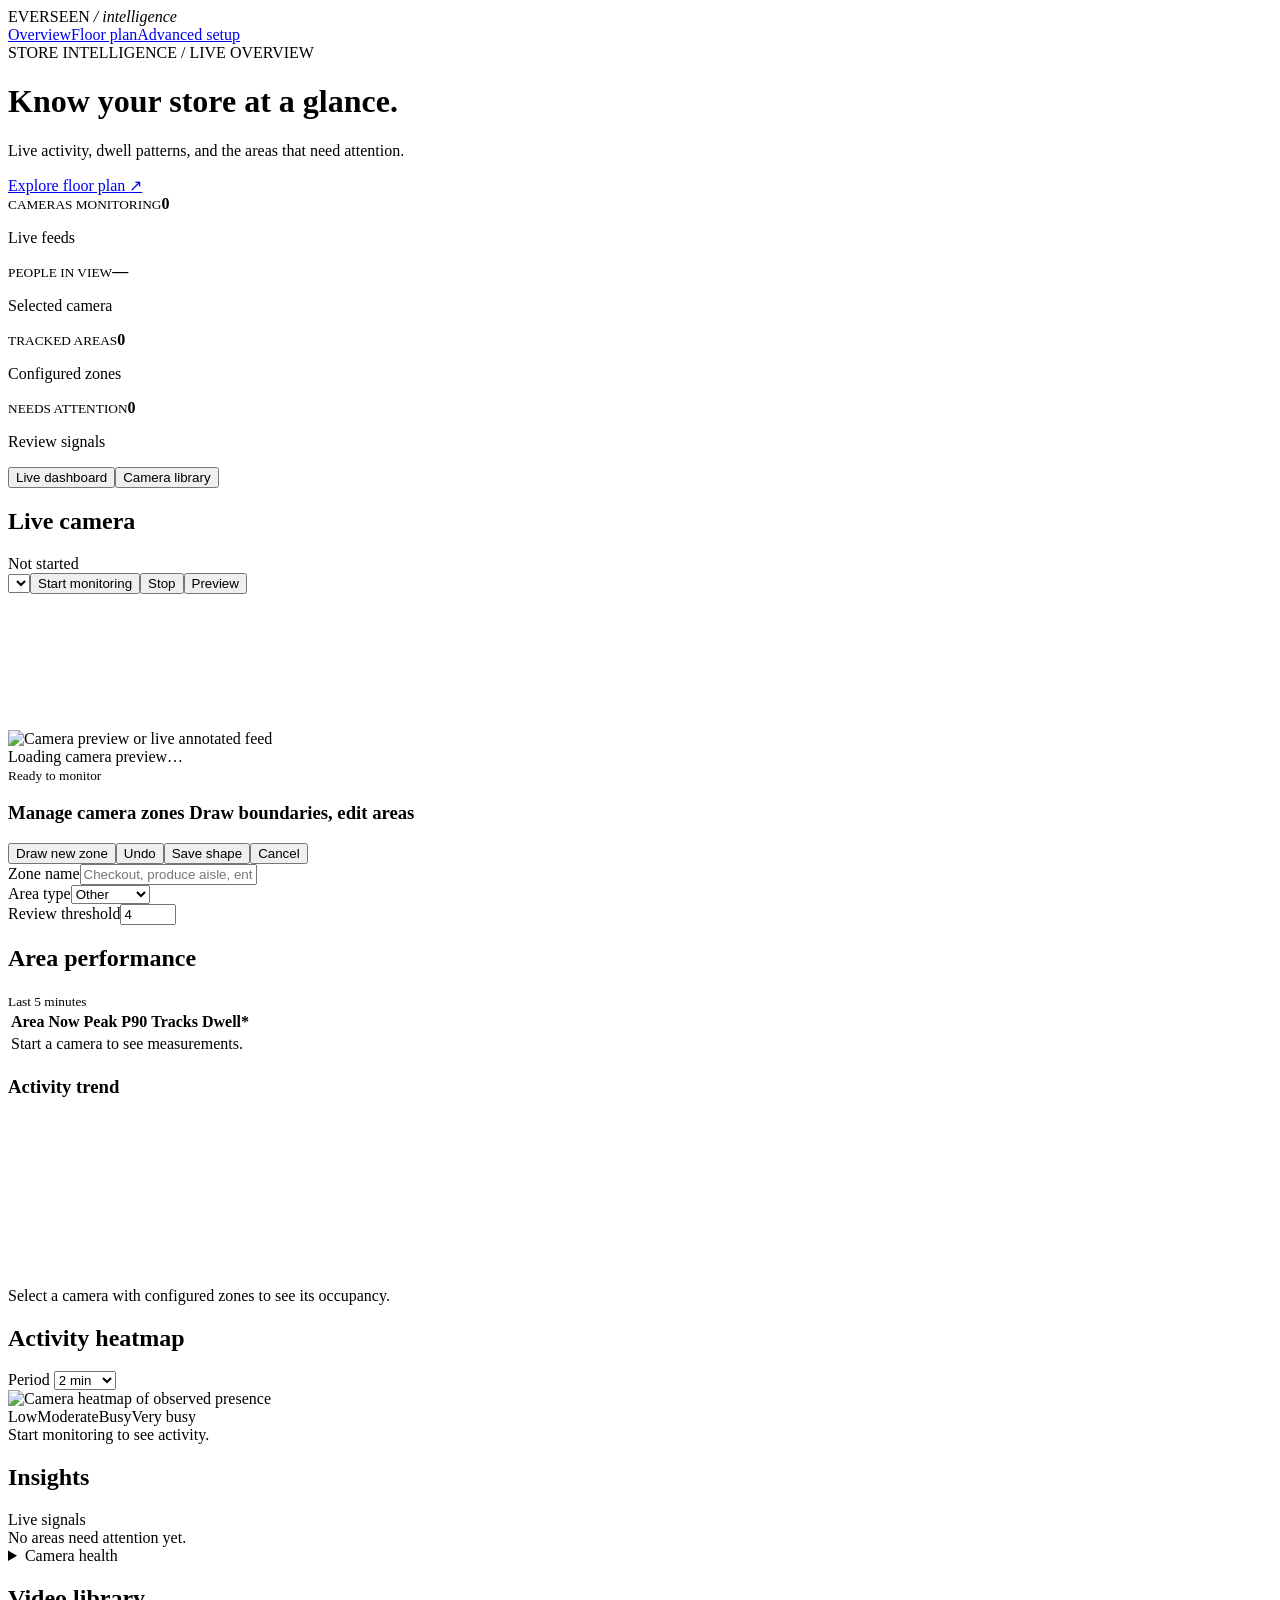
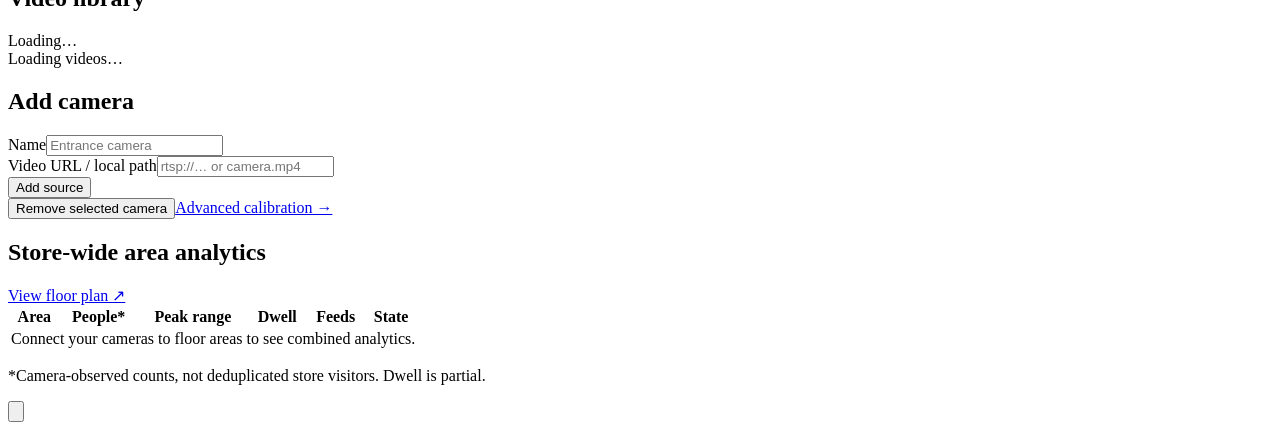
==== commit a79142bf: "Enable automatic camera preview and always-visible zone editor Consolidate the full shopkeeper guide" ====
--- a/prototype/dashboard.html
+++ b/prototype/dashboard.html
@@ -14,10 +14,10 @@
   <div>
    <div class="card" id="monitorCard" data-view="live"><div class="sectionheader"><h2>Live camera</h2><span id="statePill" class="pill">Not started</span></div>
     <div class="toolbar"><select id="camera" aria-label="Select camera"></select><button class="primary" id="start">Start monitoring</button><button id="stop">Stop</button><button id="snapshot">Preview</button><a id="download" class="small-link" hidden>Events ↓</a><a id="csv" class="small-link" hidden>Report ↓</a></div>
-    <div id="videoWrap" class="video-frame"><img id="feed" alt="Live annotated camera feed"><canvas id="canvas" aria-label="Zone boundary editor"></canvas><div id="placeholder" class="placeholder">Choose a camera and start monitoring, or preview its original video frame.</div></div>
+    <div id="videoWrap" class="video-frame"><img id="feed" alt="Camera preview or live annotated feed"><canvas id="canvas" aria-label="Zone boundary editor"></canvas><div id="placeholder" class="placeholder">Loading camera preview…</div></div>
     <div class="video-foot"><small id="frameInfo">Ready to monitor</small></div>
-    <details class="zone-editor" id="zoneEditor"><summary>Manage camera zones <span>Draw boundaries, edit areas</span></summary><div class="zone-editor-body"><div class="controls"><button id="mark">Draw new zone</button><button id="undo">Undo</button><button id="finish">Save shape</button><button id="cancel">Cancel</button></div>
-    <div class="zone-name-row"><label for="zoneName">Zone name</label><input id="zoneName" placeholder="Checkout, produce aisle, entrance…" maxlength="70"><div class="formrow"><div><label for="zoneRole">Area type</label><select id="zoneRole"><option value="checkout">Checkout</option><option value="aisle">Aisle</option><option value="display">Display</option><option value="entrance">Entrance</option><option value="other" selected>Other</option></select></div><div><label for="zoneThreshold">Review threshold</label><input type="number" id="zoneThreshold" min="1" max="100" value="4"></div></div></div><div id="zones" class="section-list"></div></div></details><div id="notice" class="statusline" role="status"></div>
+    <section class="zone-editor" id="zoneEditor" aria-labelledby="zoneEditorTitle"><h3 id="zoneEditorTitle">Manage camera zones <span>Draw boundaries, edit areas</span></h3><div class="zone-editor-body"><div class="controls"><button id="mark">Draw new zone</button><button id="undo">Undo</button><button id="finish">Save shape</button><button id="cancel">Cancel</button></div>
+    <div class="zone-name-row"><label for="zoneName">Zone name</label><input id="zoneName" placeholder="Checkout, produce aisle, entrance…" maxlength="70"><div class="formrow"><div><label for="zoneRole">Area type</label><select id="zoneRole"><option value="checkout">Checkout</option><option value="aisle">Aisle</option><option value="display">Display</option><option value="entrance">Entrance</option><option value="other" selected>Other</option></select></div><div><label for="zoneThreshold">Review threshold</label><input type="number" id="zoneThreshold" min="1" max="100" value="4"></div></div></div><div id="zones" class="section-list"></div></div></section><div id="notice" class="statusline" role="status"></div>
    </div>
     <div class="card analytics" id="metricsCard" data-view="live"><div class="sectionheader"><h2>Area performance</h2><small class="subtle">Last 5 minutes</small></div><div class="tablewrap"><table><thead><tr><th>Area</th><th>Now</th><th>Peak</th><th>P90</th><th>Tracks</th><th>Dwell*</th></tr></thead><tbody id="metrics"><tr><td colspan="6" class="muted">Start a camera to see measurements.</td></tr></tbody></table></div><h3 style="margin-top:20px">Activity trend</h3><canvas id="trend" class="chart"></canvas><p class="subtle" id="trendLabel">Select a camera with configured zones to see its occupancy.</p></div>
   </div>
